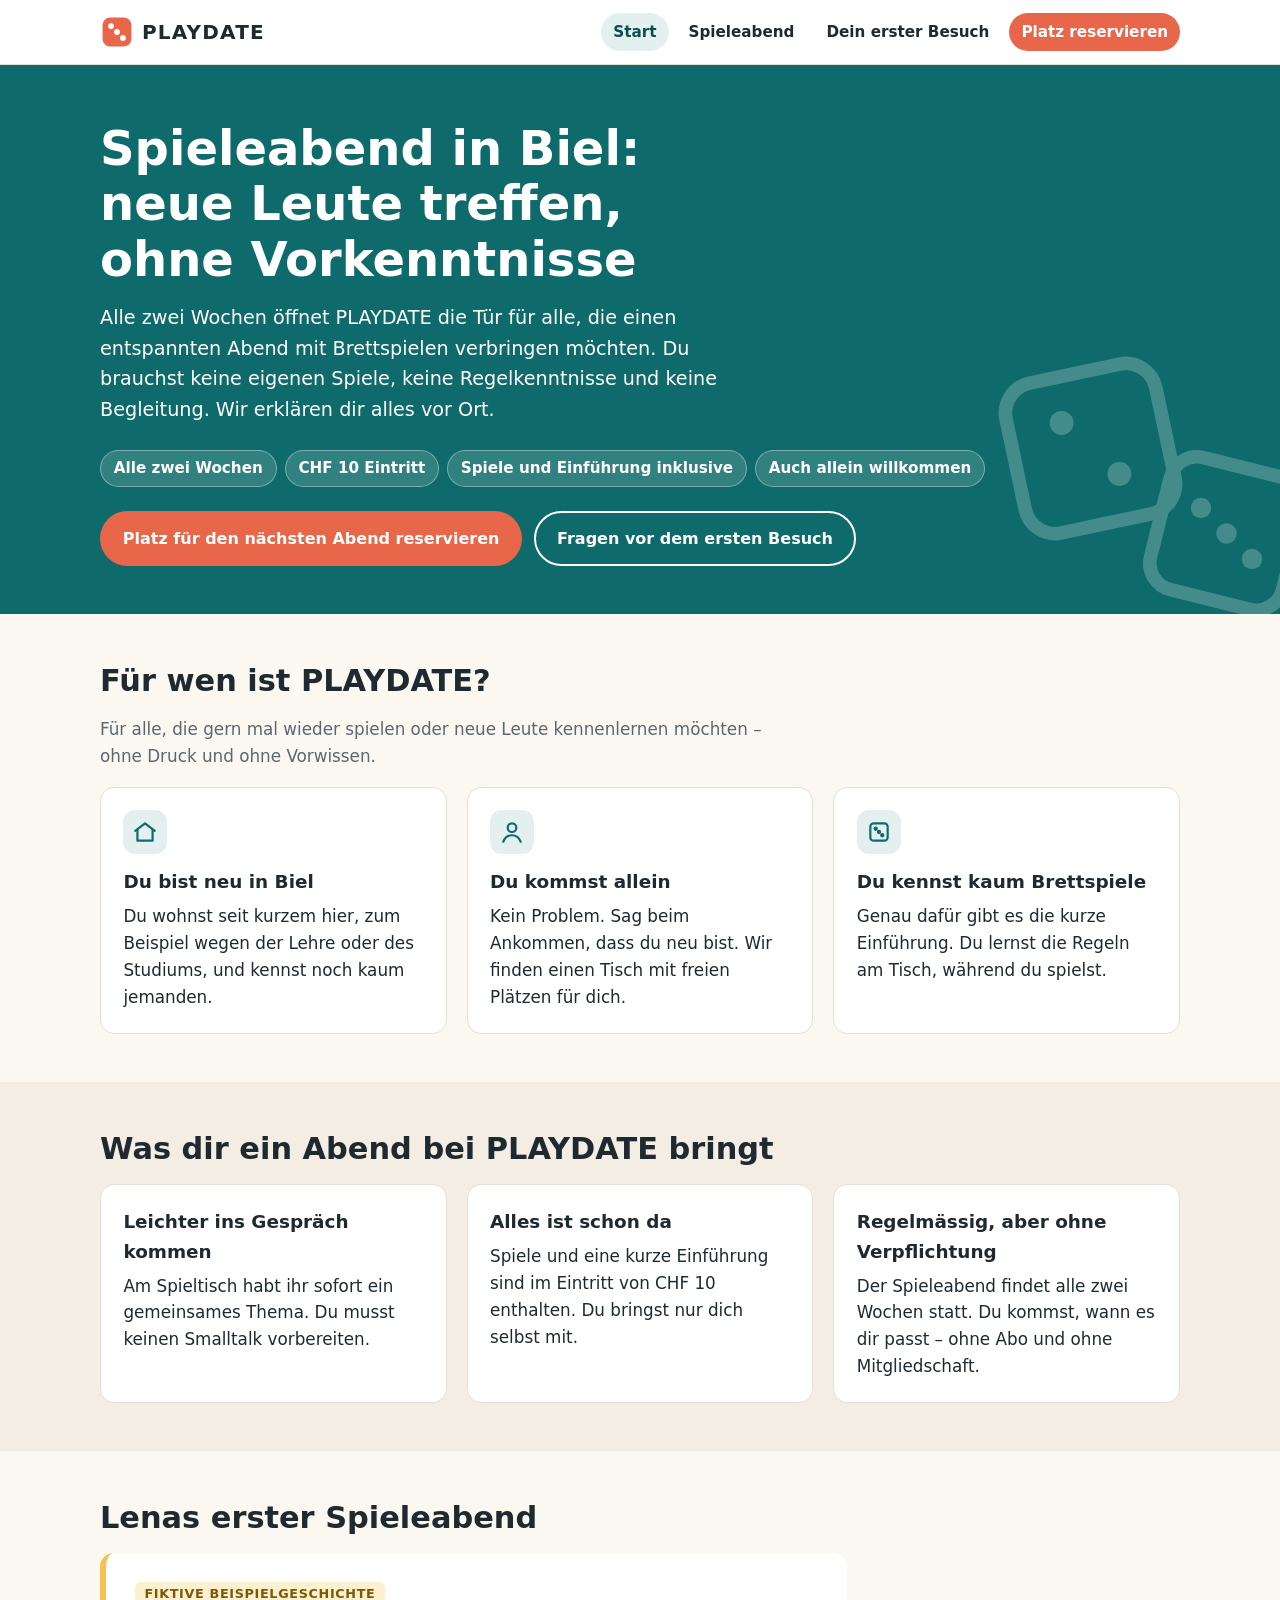
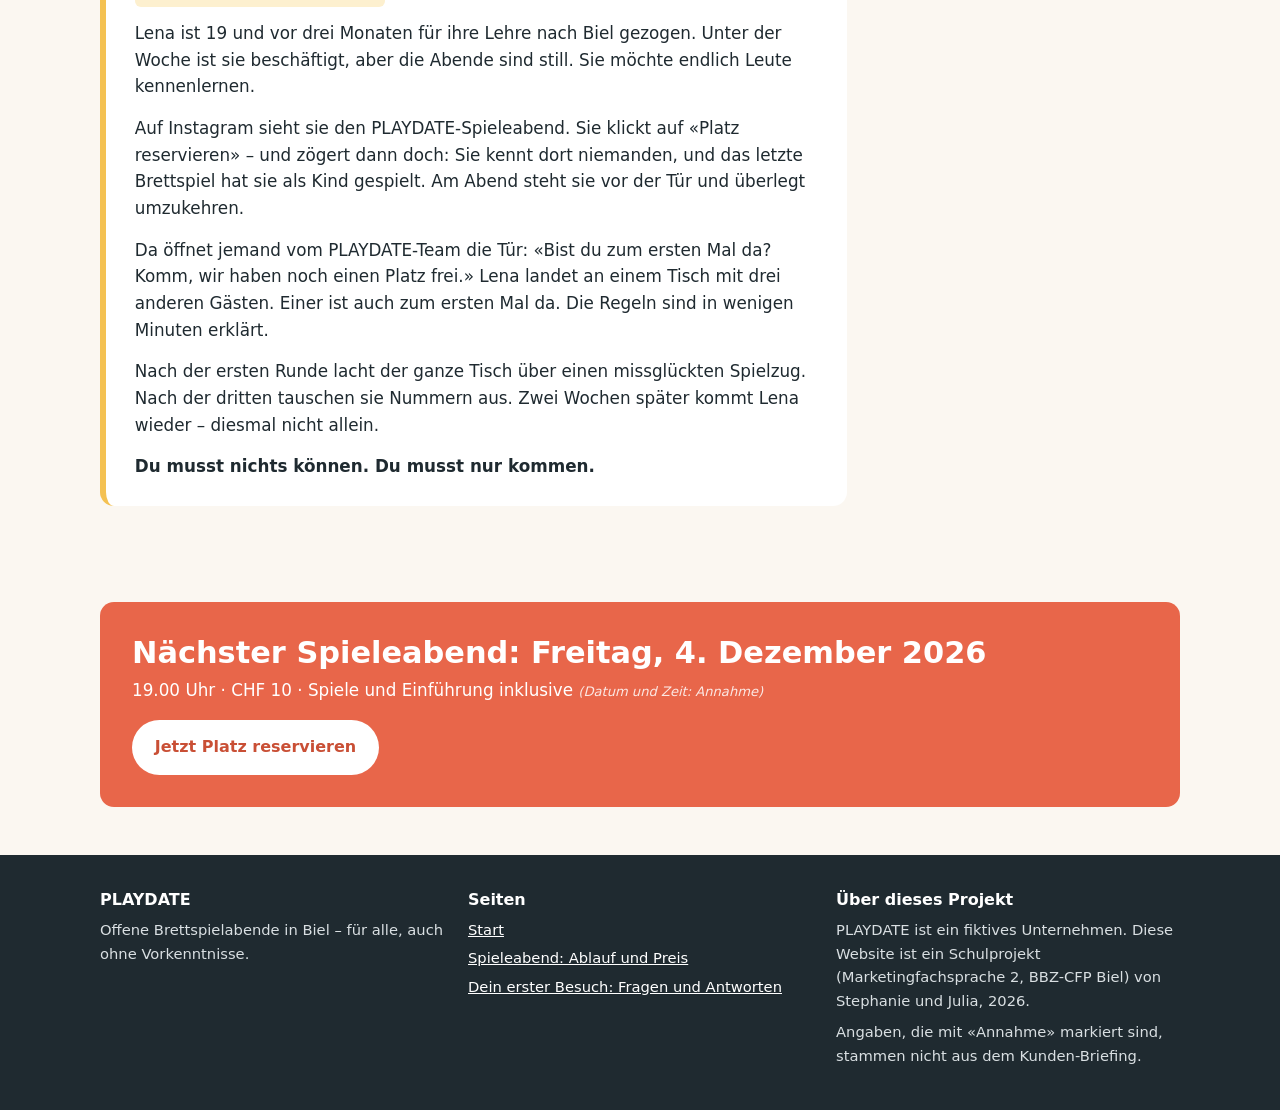
==== index.html @ 17700ae2 "Add files via upload" ====
<!DOCTYPE html>
<html lang="de-CH">
<head>
  <meta charset="utf-8">
  <meta name="viewport" content="width=device-width, initial-scale=1">
  <title>Spieleabend in Biel ohne Vorkenntnisse | PLAYDATE</title>
  <meta name="description" content="Brettspielabend in Biel: Alle zwei Wochen neue Leute treffen und spielen – ohne Vorkenntnisse, auch allein. CHF 10, Spiele und Einführung inklusive.">
  <link rel="stylesheet" href="style.css">
  <link rel="icon" href="data:image/svg+xml,%3Csvg xmlns='http://www.w3.org/2000/svg' viewBox='0 0 40 40'%3E%3Crect x='3' y='3' width='34' height='34' rx='9' fill='%23e8664a'/%3E%3Ccircle cx='13' cy='13' r='3.4' fill='white'/%3E%3Ccircle cx='27' cy='27' r='3.4' fill='white'/%3E%3Ccircle cx='20' cy='20' r='3.4' fill='white'/%3E%3C/svg%3E">
</head>
<body>
<a class="skip" href="#inhalt">Zum Inhalt springen</a>

<header class="site-header">
  <div class="wrap">
    <a class="logo" href="index.html" aria-label="PLAYDATE – zur Startseite">
      <svg viewBox="0 0 40 40" aria-hidden="true"><rect x="3" y="3" width="34" height="34" rx="9" fill="#e8664a"/><circle cx="13" cy="13" r="3.4" fill="#fff"/><circle cx="27" cy="27" r="3.4" fill="#fff"/><circle cx="20" cy="20" r="3.4" fill="#fff"/></svg>
      PLAYDATE
    </a>
    <nav class="main-nav" aria-label="Hauptnavigation">
      <ul>
        <li><a href="index.html" aria-current="page">Start</a></li>
        <li><a href="spieleabend.html">Spieleabend</a></li>
        <li><a href="erster-besuch.html">Dein erster Besuch</a></li>
        <li><a class="nav-cta" href="spieleabend.html#reservieren">Platz reservieren</a></li>
      </ul>
    </nav>
  </div>
</header>

<main id="inhalt">

  <div class="hero">
    <svg class="hero-deco" viewBox="0 0 200 200" aria-hidden="true">
      <rect x="20" y="40" width="90" height="90" rx="18" fill="none" stroke="#fff" stroke-width="8" transform="rotate(-12 65 85)"/>
      <circle cx="48" cy="70" r="7" fill="#fff"/><circle cx="82" cy="100" r="7" fill="#fff"/>
      <rect x="105" y="95" width="80" height="80" rx="16" fill="none" stroke="#fff" stroke-width="8" transform="rotate(14 145 135)"/>
      <circle cx="130" cy="120" r="6" fill="#fff"/><circle cx="160" cy="150" r="6" fill="#fff"/><circle cx="145" cy="135" r="6" fill="#fff"/>
    </svg>
    <div class="wrap">
      <h1>Spieleabend in Biel: neue Leute treffen, ohne Vorkenntnisse</h1>
      <p class="lead">Alle zwei Wochen öffnet PLAYDATE die Tür für alle, die einen entspannten Abend mit Brettspielen verbringen möchten. Du brauchst keine eigenen Spiele, keine Regelkenntnisse und keine Begleitung. Wir erklären dir alles vor Ort.</p>
      <ul class="facts" aria-label="Das Wichtigste in Kürze">
        <li>Alle zwei Wochen</li>
        <li>CHF 10 Eintritt</li>
        <li>Spiele und Einführung inklusive</li>
        <li>Auch allein willkommen</li>
      </ul>
      <div class="btn-row">
        <a class="btn btn-primary" href="spieleabend.html#reservieren">Platz für den nächsten Abend reservieren</a>
        <a class="btn btn-secondary" href="erster-besuch.html">Fragen vor dem ersten Besuch</a>
      </div>
    </div>
  </div>

  <section>
    <div class="wrap">
      <h2>Für wen ist PLAYDATE?</h2>
      <p class="intro">Für alle, die gern mal wieder spielen oder neue Leute kennenlernen möchten – ohne Druck und ohne Vorwissen.</p>
      <div class="grid">
        <article class="card">
          <div class="icon"><svg viewBox="0 0 24 24" fill="none" stroke="#0f6b6b" stroke-width="2" stroke-linecap="round" stroke-linejoin="round" aria-hidden="true"><path d="M3 11l9-7 9 7"/><path d="M5 10v10h14V10"/></svg></div>
          <h3>Du bist neu in Biel</h3>
          <p>Du wohnst seit kurzem hier, zum Beispiel wegen der Lehre oder des Studiums, und kennst noch kaum jemanden.</p>
        </article>
        <article class="card">
          <div class="icon"><svg viewBox="0 0 24 24" fill="none" stroke="#0f6b6b" stroke-width="2" stroke-linecap="round" stroke-linejoin="round" aria-hidden="true"><circle cx="12" cy="8" r="4"/><path d="M4 21c1.5-4 4.5-6 8-6s6.5 2 8 6"/></svg></div>
          <h3>Du kommst allein</h3>
          <p>Kein Problem. Sag beim Ankommen, dass du neu bist. Wir finden einen Tisch mit freien Plätzen für dich.</p>
        </article>
        <article class="card">
          <div class="icon"><svg viewBox="0 0 24 24" fill="none" stroke="#0f6b6b" stroke-width="2" stroke-linecap="round" stroke-linejoin="round" aria-hidden="true"><rect x="4" y="4" width="16" height="16" rx="3"/><circle cx="9" cy="9" r="1"/><circle cx="15" cy="15" r="1"/><circle cx="12" cy="12" r="1"/></svg></div>
          <h3>Du kennst kaum Brettspiele</h3>
          <p>Genau dafür gibt es die kurze Einführung. Du lernst die Regeln am Tisch, während du spielst.</p>
        </article>
      </div>
    </div>
  </section>

  <section class="alt">
    <div class="wrap">
      <h2>Was dir ein Abend bei PLAYDATE bringt</h2>
      <div class="grid">
        <article class="card">
          <h3>Leichter ins Gespräch kommen</h3>
          <p>Am Spieltisch habt ihr sofort ein gemeinsames Thema. Du musst keinen Smalltalk vorbereiten.</p>
        </article>
        <article class="card">
          <h3>Alles ist schon da</h3>
          <p>Spiele und eine kurze Einführung sind im Eintritt von CHF 10 enthalten. Du bringst nur dich selbst mit.</p>
        </article>
        <article class="card">
          <h3>Regelmässig, aber ohne Verpflichtung</h3>
          <p>Der Spieleabend findet alle zwei Wochen statt. Du kommst, wann es dir passt – ohne Abo und ohne Mitgliedschaft.</p>
        </article>
      </div>
    </div>
  </section>

  <section>
    <div class="wrap">
      <h2>Lenas erster Spieleabend</h2>
      <div class="story">
        <span class="tag">Fiktive Beispielgeschichte</span>
        <p>Lena ist 19 und vor drei Monaten für ihre Lehre nach Biel gezogen. Unter der Woche ist sie beschäftigt, aber die Abende sind still. Sie möchte endlich Leute kennenlernen.</p>
        <p>Auf Instagram sieht sie den PLAYDATE-Spieleabend. Sie klickt auf «Platz reservieren» – und zögert dann doch: Sie kennt dort niemanden, und das letzte Brettspiel hat sie als Kind gespielt. Am Abend steht sie vor der Tür und überlegt umzukehren.</p>
        <p>Da öffnet jemand vom PLAYDATE-Team die Tür: «Bist du zum ersten Mal da? Komm, wir haben noch einen Platz frei.» Lena landet an einem Tisch mit drei anderen Gästen. Einer ist auch zum ersten Mal da. Die Regeln sind in wenigen Minuten erklärt.</p>
        <p>Nach der ersten Runde lacht der ganze Tisch über einen missglückten Spielzug. Nach der dritten tauschen sie Nummern aus. Zwei Wochen später kommt Lena wieder – diesmal nicht allein.</p>
        <p><strong>Du musst nichts können. Du musst nur kommen.</strong></p>
      </div>
    </div>
  </section>

  <section>
    <div class="wrap">
      <div class="cta-band">
        <div>
          <h2>Nächster Spieleabend: Freitag, 4. Dezember 2026</h2>
          <p>19.00 Uhr · CHF 10 · Spiele und Einführung inklusive <span class="annahme">(Datum und Zeit: Annahme)</span></p>
        </div>
        <a class="btn" href="spieleabend.html#reservieren">Jetzt Platz reservieren</a>
      </div>
    </div>
  </section>

</main>

<footer class="site-footer">
  <div class="wrap cols">
    <div>
      <h2>PLAYDATE</h2>
      <p>Offene Brettspielabende in Biel – für alle, auch ohne Vorkenntnisse.</p>
    </div>
    <div>
      <h2>Seiten</h2>
      <ul>
        <li><a href="index.html">Start</a></li>
        <li><a href="spieleabend.html">Spieleabend: Ablauf und Preis</a></li>
        <li><a href="erster-besuch.html">Dein erster Besuch: Fragen und Antworten</a></li>
      </ul>
    </div>
    <div>
      <h2>Über dieses Projekt</h2>
      <p>PLAYDATE ist ein fiktives Unternehmen. Diese Website ist ein Schulprojekt (Marketingfachsprache 2, BBZ-CFP Biel) von Stephanie und Julia, 2026.</p>
      <p>Angaben, die mit «Annahme» markiert sind, stammen nicht aus dem Kunden-Briefing.</p>
    </div>
  </div>
</footer>

</body>
</html>
---- style.css ----
/* PLAYDATE – Schulprojekt MFS2 */
:root {
  --ink: #1f2a30;
  --muted: #5b6870;
  --bg: #fbf7f1;
  --card: #ffffff;
  --teal: #0f6b6b;
  --teal-dark: #0a4f4f;
  --coral: #e8664a;
  --coral-dark: #c94f35;
  --sun: #f4c152;
  --line: #e7dfd3;
  --radius: 14px;
  --max: 1080px;
}

* { box-sizing: border-box; }

html { scroll-behavior: smooth; }

body {
  margin: 0;
  font-family: system-ui, -apple-system, "Segoe UI", Roboto, "Helvetica Neue", Arial, sans-serif;
  font-size: 1.05rem;
  line-height: 1.6;
  color: var(--ink);
  background: var(--bg);
}

img, video { max-width: 100%; display: block; }

a { color: var(--teal); }
a:hover { color: var(--teal-dark); }

.wrap { width: min(100% - 2.5rem, var(--max)); margin-inline: auto; }

/* ---------- Header / Navigation ---------- */
.site-header {
  background: var(--card);
  border-bottom: 1px solid var(--line);
  position: sticky;
  top: 0;
  z-index: 10;
}
.site-header .wrap {
  display: flex;
  align-items: center;
  justify-content: space-between;
  gap: 1rem;
  padding-block: .8rem;
  flex-wrap: wrap;
}
.logo {
  display: flex;
  align-items: center;
  gap: .5rem;
  font-weight: 800;
  letter-spacing: .06em;
  font-size: 1.25rem;
  color: var(--ink);
  text-decoration: none;
}
.logo svg { width: 34px; height: 34px; }

.main-nav ul {
  list-style: none;
  margin: 0;
  padding: 0;
  display: flex;
  flex-wrap: wrap;
  gap: .25rem .5rem;
  align-items: center;
}
.main-nav a {
  display: inline-block;
  padding: .45rem .75rem;
  border-radius: 999px;
  text-decoration: none;
  color: var(--ink);
  font-weight: 600;
  font-size: .95rem;
}
.main-nav a:hover { background: #f1ebe2; }
.main-nav a[aria-current="page"] { background: #e3f0ef; color: var(--teal-dark); }
.main-nav .nav-cta { background: var(--coral); color: #fff; }
.main-nav .nav-cta:hover { background: var(--coral-dark); color: #fff; }

/* ---------- Buttons ---------- */
.btn {
  display: inline-block;
  padding: .8rem 1.3rem;
  border-radius: 999px;
  font-weight: 700;
  text-decoration: none;
  border: 2px solid transparent;
  cursor: pointer;
  font-size: 1rem;
}
.btn-primary { background: var(--coral); color: #fff; }
.btn-primary:hover { background: var(--coral-dark); color: #fff; }
.btn-secondary { background: transparent; border-color: var(--teal); color: var(--teal); }
.btn-secondary:hover { background: var(--teal); color: #fff; }
.btn-row { display: flex; flex-wrap: wrap; gap: .75rem; margin-top: 1.5rem; }

/* ---------- Hero ---------- */
.hero {
  background: var(--teal);
  color: #fff;
  padding-block: 3.5rem 3rem;
  position: relative;
  overflow: hidden;
}
.hero .wrap { position: relative; z-index: 1; }
.hero h1 {
  font-size: clamp(1.9rem, 4.5vw, 3rem);
  line-height: 1.15;
  margin: 0 0 1rem;
  max-width: 20ch;
}
.hero p.lead { font-size: 1.2rem; max-width: 52ch; margin: 0; }
.hero .btn-secondary { border-color: #fff; color: #fff; }
.hero .btn-secondary:hover { background: #fff; color: var(--teal-dark); }
.hero-deco {
  position: absolute;
  right: -40px;
  bottom: -30px;
  width: 340px;
  opacity: .22;
  pointer-events: none;
}
.hero.small { padding-block: 2.5rem 2rem; }
.hero.small h1 { max-width: 26ch; }

.facts {
  list-style: none;
  padding: 0;
  margin: 1.5rem 0 0;
  display: flex;
  flex-wrap: wrap;
  gap: .5rem;
}
.facts li {
  background: rgba(255,255,255,.15);
  border: 1px solid rgba(255,255,255,.35);
  padding: .35rem .8rem;
  border-radius: 999px;
  font-weight: 600;
  font-size: .95rem;
}

/* ---------- Sections ---------- */
section { padding-block: 3rem; }
section.alt { background: #f3ede4; }
h2 { font-size: clamp(1.45rem, 3vw, 1.9rem); line-height: 1.25; margin: 0 0 1rem; }
h3 { font-size: 1.15rem; margin: 0 0 .4rem; }
.intro { max-width: 62ch; color: var(--muted); margin-top: 0; }

.grid {
  display: grid;
  gap: 1.25rem;
  grid-template-columns: repeat(auto-fit, minmax(240px, 1fr));
}
.card {
  background: var(--card);
  border: 1px solid var(--line);
  border-radius: var(--radius);
  padding: 1.4rem;
}
.card p { margin: 0; }
.card .icon {
  width: 44px; height: 44px;
  border-radius: 12px;
  display: grid; place-items: center;
  background: #e3f0ef;
  margin-bottom: .8rem;
}
.card .icon svg { width: 26px; height: 26px; }

/* ---------- Story ---------- */
.story {
  background: var(--card);
  border-left: 6px solid var(--sun);
  border-radius: var(--radius);
  padding: 1.6rem 1.8rem;
  max-width: 70ch;
}
.story p { margin: 0 0 .9rem; }
.story p:last-child { margin-bottom: 0; }
.tag {
  display: inline-block;
  font-size: .8rem;
  font-weight: 700;
  text-transform: uppercase;
  letter-spacing: .05em;
  background: #fdf0cf;
  color: #7a5a07;
  padding: .15rem .6rem;
  border-radius: 6px;
  margin-bottom: .8rem;
}

/* ---------- Annahmen ---------- */
.annahme {
  font-size: .78em;
  color: var(--muted);
  font-style: italic;
  white-space: nowrap;
}
.hero .annahme { color: rgba(255,255,255,.8); }

/* ---------- CTA band ---------- */
.cta-band {
  background: var(--coral);
  color: #fff;
  border-radius: var(--radius);
  padding: 2rem;
  display: flex;
  flex-wrap: wrap;
  align-items: center;
  justify-content: space-between;
  gap: 1rem;
}
.cta-band h2 { margin: 0 0 .3rem; }
.cta-band p { margin: 0; }
.cta-band .btn { background: #fff; color: var(--coral-dark); }
.cta-band .btn:hover { background: var(--ink); color: #fff; }
.cta-band .annahme { color: rgba(255,255,255,.85); }

/* ---------- Fakten-Tabelle ---------- */
.fact-table {
  width: 100%;
  border-collapse: collapse;
  background: var(--card);
  border-radius: var(--radius);
  overflow: hidden;
  border: 1px solid var(--line);
}
.fact-table th, .fact-table td {
  text-align: left;
  padding: .9rem 1.1rem;
  border-bottom: 1px solid var(--line);
  vertical-align: top;
}
.fact-table tr:last-child th, .fact-table tr:last-child td { border-bottom: 0; }
.fact-table th { width: 34%; background: #f8f4ee; font-weight: 700; }

/* ---------- Ablauf ---------- */
.steps { list-style: none; padding: 0; margin: 0; counter-reset: step; display: grid; gap: 1rem; }
.steps li {
  counter-increment: step;
  background: var(--card);
  border: 1px solid var(--line);
  border-radius: var(--radius);
  padding: 1.1rem 1.2rem 1.1rem 4.2rem;
  position: relative;
}
.steps li::before {
  content: counter(step);
  position: absolute;
  left: 1.1rem;
  top: 1.05rem;
  width: 2.2rem; height: 2.2rem;
  border-radius: 50%;
  background: var(--teal);
  color: #fff;
  font-weight: 800;
  display: grid; place-items: center;
}
.steps p { margin: 0; }

/* ---------- Formular ---------- */
.form-card { max-width: 560px; }
form label { display: block; font-weight: 600; margin: 1rem 0 .3rem; }
form input[type="text"], form input[type="email"], form select {
  width: 100%;
  padding: .75rem .9rem;
  font-size: 1rem;
  border: 1px solid #cfc5b7;
  border-radius: 10px;
  background: #fff;
  font-family: inherit;
}
form .check { display: flex; gap: .6rem; align-items: flex-start; font-weight: 400; }
form .check input { margin-top: .35rem; }
form .btn { margin-top: 1.4rem; }
.form-note { font-size: .9rem; color: var(--muted); margin-top: 1rem; }
.success {
  display: none;
  background: #e3f0ef;
  border: 1px solid #b6d7d4;
  border-radius: 10px;
  padding: 1rem;
  margin-top: 1rem;
}
.success.show { display: block; }

/* ---------- FAQ ---------- */
.faq details {
  background: var(--card);
  border: 1px solid var(--line);
  border-radius: 12px;
  margin-bottom: .7rem;
}
.faq summary {
  cursor: pointer;
  padding: 1rem 1.2rem;
  font-weight: 700;
  list-style: none;
  position: relative;
  padding-right: 3rem;
}
.faq summary::-webkit-details-marker { display: none; }
.faq summary::after {
  content: "+";
  position: absolute;
  right: 1.2rem;
  top: .8rem;
  font-size: 1.4rem;
  color: var(--teal);
}
.faq details[open] summary::after { content: "–"; }
.faq details > div { padding: 0 1.2rem 1.1rem; }
.faq details > div p { margin: 0 0 .6rem; }

/* ---------- Video ---------- */
.video-box {
  background: var(--card);
  border: 1px solid var(--line);
  border-radius: var(--radius);
  padding: 1.2rem;
  display: grid;
  gap: 1.4rem;
  grid-template-columns: minmax(0, 320px) 1fr;
  align-items: start;
}
.video-box video {
  width: 100%;
  aspect-ratio: 9 / 16;
  background: #222;
  border-radius: 10px;
  object-fit: cover;
}
.video-placeholder {
  aspect-ratio: 9 / 16;
  border-radius: 10px;
  background: repeating-linear-gradient(45deg, #e9e2d7, #e9e2d7 12px, #f3ede4 12px, #f3ede4 24px);
  display: grid;
  place-items: center;
  text-align: center;
  padding: 1rem;
  color: var(--muted);
  font-weight: 600;
}
@media (max-width: 700px) {
  .video-box { grid-template-columns: 1fr; }
  .video-box video, .video-placeholder { max-width: 320px; margin-inline: auto; }
}

/* ---------- Spielarten ---------- */
.type-card h3 { display: flex; align-items: center; gap: .5rem; }
.type-card .who { font-size: .92rem; color: var(--muted); margin-top: .6rem; }

/* ---------- Quellen ---------- */
.sources { font-size: .95rem; color: var(--muted); }
.sources li { margin-bottom: .4rem; }

/* ---------- Footer ---------- */
.site-footer {
  background: var(--ink);
  color: #d9dfe2;
  padding-block: 2.2rem;
  font-size: .92rem;
}
.site-footer a { color: #fff; }
.site-footer .cols {
  display: grid;
  gap: 1.5rem;
  grid-template-columns: repeat(auto-fit, minmax(220px, 1fr));
}
.site-footer h2 { font-size: 1rem; color: #fff; margin-bottom: .5rem; }
.site-footer ul { list-style: none; padding: 0; margin: 0; }
.site-footer li { margin-bottom: .3rem; }
.site-footer p { margin: 0 0 .5rem; }

/* Skip link */
.skip { position: absolute; left: -999px; }
.skip:focus { left: 1rem; top: 1rem; background: #fff; padding: .5rem 1rem; z-index: 100; }

@media (max-width: 560px) {
  body { font-size: 1rem; }
  section { padding-block: 2.2rem; }
  .hero { padding-block: 2.5rem 2.2rem; }
  .main-nav ul { gap: .2rem; }
  .main-nav a { padding: .4rem .6rem; font-size: .9rem; }
  .fact-table th { width: 40%; }
  .cta-band { padding: 1.5rem; }
}
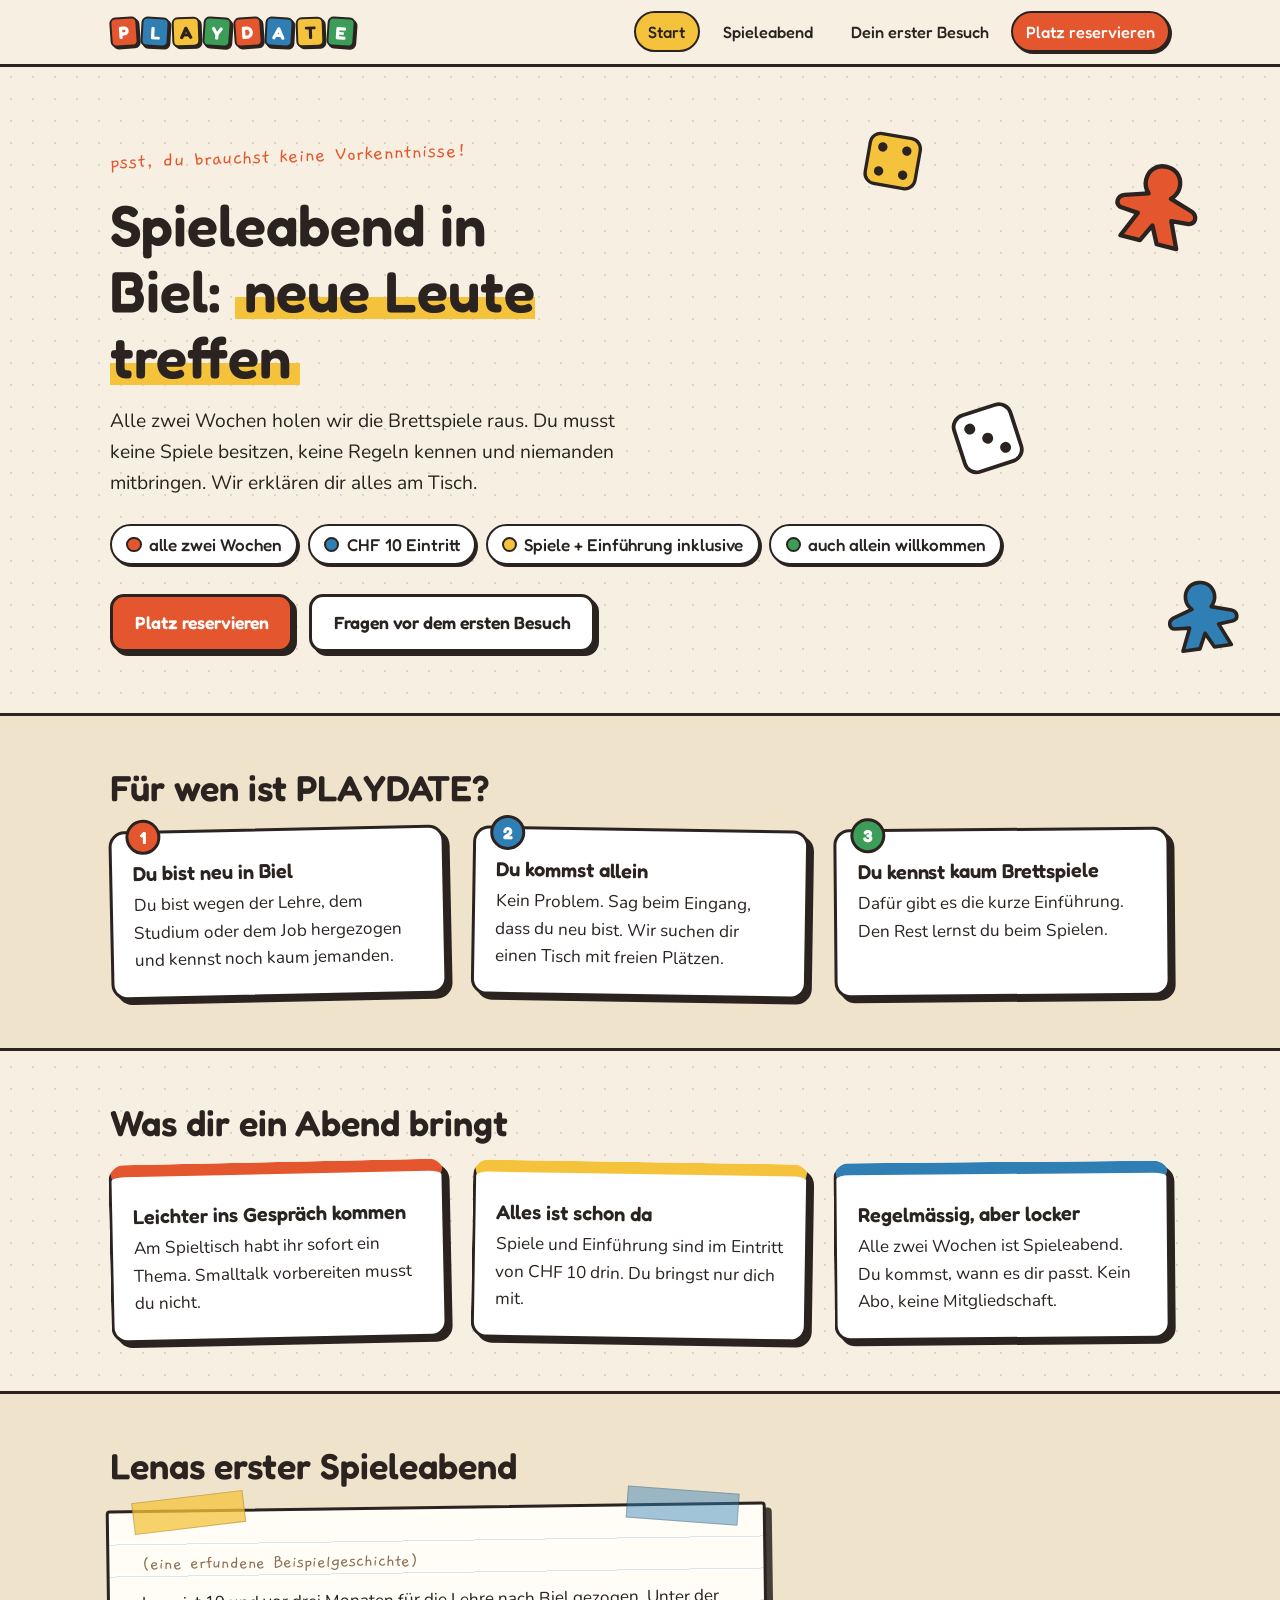
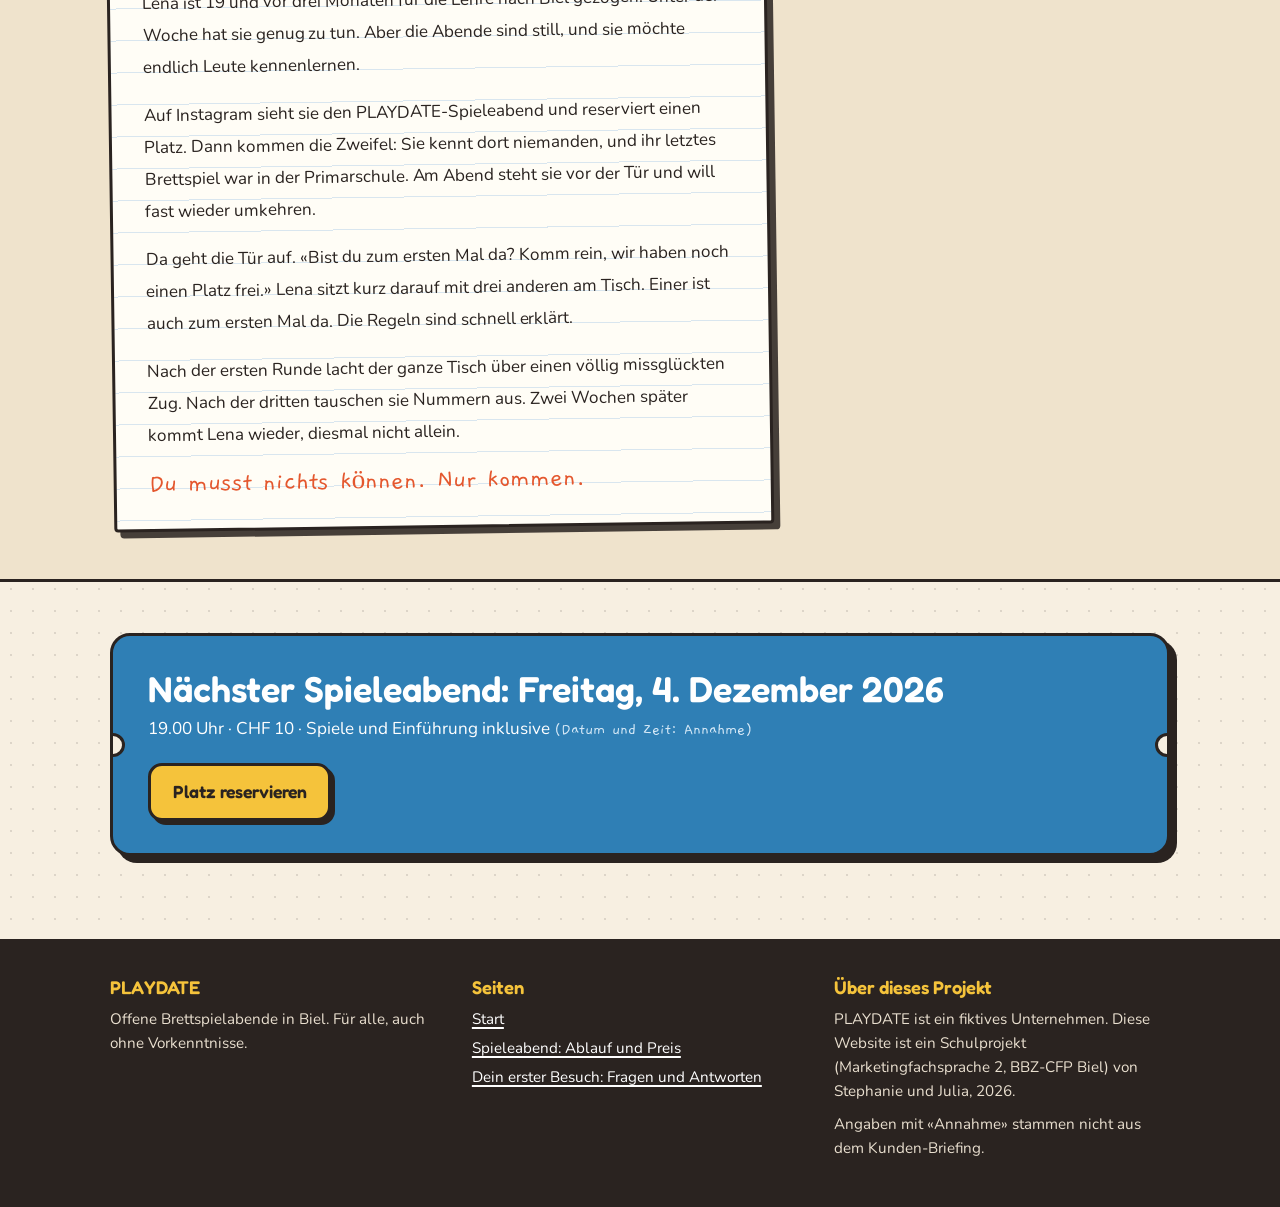
==== commit 06d9a24b: "Neues Design: Spieltisch-Look, lockerere Texte Co-Authored-By: Claude Opus 5.5 <noreply@anthropic.co" ====
--- a/index.html
+++ b/index.html
@@ -4,19 +4,19 @@
   <meta charset="utf-8">
   <meta name="viewport" content="width=device-width, initial-scale=1">
   <title>Spieleabend in Biel ohne Vorkenntnisse | PLAYDATE</title>
-  <meta name="description" content="Brettspielabend in Biel: Alle zwei Wochen neue Leute treffen und spielen – ohne Vorkenntnisse, auch allein. CHF 10, Spiele und Einführung inklusive.">
+  <meta name="description" content="Brettspielabend in Biel: alle zwei Wochen neue Leute treffen und spielen. Ohne Vorkenntnisse, auch allein. CHF 10, Spiele und Einführung inklusive.">
+  <link rel="preconnect" href="https://fonts.googleapis.com">
+  <link rel="preconnect" href="https://fonts.gstatic.com" crossorigin>
+  <link href="https://fonts.googleapis.com/css2?family=Fredoka:wght@500;600;700&family=Gaegu:wght@400;700&family=Nunito:wght@400;600;700&display=swap" rel="stylesheet">
   <link rel="stylesheet" href="style.css">
-  <link rel="icon" href="data:image/svg+xml,%3Csvg xmlns='http://www.w3.org/2000/svg' viewBox='0 0 40 40'%3E%3Crect x='3' y='3' width='34' height='34' rx='9' fill='%23e8664a'/%3E%3Ccircle cx='13' cy='13' r='3.4' fill='white'/%3E%3Ccircle cx='27' cy='27' r='3.4' fill='white'/%3E%3Ccircle cx='20' cy='20' r='3.4' fill='white'/%3E%3C/svg%3E">
+  <link rel="icon" href="data:image/svg+xml,%3Csvg xmlns='http://www.w3.org/2000/svg' viewBox='0 0 40 40'%3E%3Crect x='3' y='3' width='34' height='34' rx='8' fill='%23e4572e' stroke='%232a2320' stroke-width='3'/%3E%3Ccircle cx='13' cy='13' r='3.4' fill='white'/%3E%3Ccircle cx='27' cy='27' r='3.4' fill='white'/%3E%3Ccircle cx='20' cy='20' r='3.4' fill='white'/%3E%3C/svg%3E">
 </head>
 <body>
 <a class="skip" href="#inhalt">Zum Inhalt springen</a>
 
 <header class="site-header">
   <div class="wrap">
-    <a class="logo" href="index.html" aria-label="PLAYDATE – zur Startseite">
-      <svg viewBox="0 0 40 40" aria-hidden="true"><rect x="3" y="3" width="34" height="34" rx="9" fill="#e8664a"/><circle cx="13" cy="13" r="3.4" fill="#fff"/><circle cx="27" cy="27" r="3.4" fill="#fff"/><circle cx="20" cy="20" r="3.4" fill="#fff"/></svg>
-      PLAYDATE
-    </a>
+    <a class="logo" href="index.html" aria-label="PLAYDATE, zur Startseite"><span>P</span><span>L</span><span>A</span><span>Y</span><span>D</span><span>A</span><span>T</span><span>E</span></a>
     <nav class="main-nav" aria-label="Hauptnavigation">
       <ul>
         <li><a href="index.html" aria-current="page">Start</a></li>
@@ -31,67 +31,47 @@
 <main id="inhalt">
 
   <div class="hero">
-    <svg class="hero-deco" viewBox="0 0 200 200" aria-hidden="true">
-      <rect x="20" y="40" width="90" height="90" rx="18" fill="none" stroke="#fff" stroke-width="8" transform="rotate(-12 65 85)"/>
-      <circle cx="48" cy="70" r="7" fill="#fff"/><circle cx="82" cy="100" r="7" fill="#fff"/>
-      <rect x="105" y="95" width="80" height="80" rx="16" fill="none" stroke="#fff" stroke-width="8" transform="rotate(14 145 135)"/>
-      <circle cx="130" cy="120" r="6" fill="#fff"/><circle cx="160" cy="150" r="6" fill="#fff"/><circle cx="145" cy="135" r="6" fill="#fff"/>
-    </svg>
+    <!-- Spielfiguren als Deko -->
+    <div class="scatter s1" aria-hidden="true"><svg viewBox="0 0 64 64"><path d="M32 6C24 6 20 12 20 18c0 4 2 7 4 9L8 32c-5 2-5 8 0 9l12 1-8 18h14l6-12 6 12h14l-8-18 12-1c5-1 5-7 0-9l-16-5c2-2 4-5 4-9 0-6-4-12-12-12z" fill="#e4572e" stroke="#2a2320" stroke-width="3" stroke-linejoin="round"/></svg></div>
+    <div class="scatter s2" aria-hidden="true"><svg viewBox="0 0 64 64"><rect x="5" y="5" width="54" height="54" rx="11" fill="#fff" stroke="#2a2320" stroke-width="3.5"/><circle cx="19" cy="19" r="5" fill="#2a2320"/><circle cx="32" cy="32" r="5" fill="#2a2320"/><circle cx="45" cy="45" r="5" fill="#2a2320"/></svg></div>
+    <div class="scatter s3" aria-hidden="true"><svg viewBox="0 0 64 64"><path d="M32 6C24 6 20 12 20 18c0 4 2 7 4 9L8 32c-5 2-5 8 0 9l12 1-8 18h14l6-12 6 12h14l-8-18 12-1c5-1 5-7 0-9l-16-5c2-2 4-5 4-9 0-6-4-12-12-12z" fill="#2f7fb5" stroke="#2a2320" stroke-width="3" stroke-linejoin="round"/></svg></div>
+    <div class="scatter s4" aria-hidden="true"><svg viewBox="0 0 64 64"><rect x="5" y="5" width="54" height="54" rx="11" fill="#f5c33b" stroke="#2a2320" stroke-width="3.5"/><circle cx="19" cy="19" r="5" fill="#2a2320"/><circle cx="45" cy="19" r="5" fill="#2a2320"/><circle cx="19" cy="45" r="5" fill="#2a2320"/><circle cx="45" cy="45" r="5" fill="#2a2320"/></svg></div>
+
     <div class="wrap">
-      <h1>Spieleabend in Biel: neue Leute treffen, ohne Vorkenntnisse</h1>
-      <p class="lead">Alle zwei Wochen öffnet PLAYDATE die Tür für alle, die einen entspannten Abend mit Brettspielen verbringen möchten. Du brauchst keine eigenen Spiele, keine Regelkenntnisse und keine Begleitung. Wir erklären dir alles vor Ort.</p>
-      <ul class="facts" aria-label="Das Wichtigste in Kürze">
-        <li>Alle zwei Wochen</li>
+      <p class="note">psst, du brauchst keine Vorkenntnisse!</p>
+      <h1>Spieleabend in Biel: <span class="mark">neue Leute treffen</span></h1>
+      <p class="lead">Alle zwei Wochen holen wir die Brettspiele raus. Du musst keine Spiele besitzen, keine Regeln kennen und niemanden mitbringen. Wir erklären dir alles am Tisch.</p>
+      <ul class="tokens" aria-label="Das Wichtigste in Kürze">
+        <li>alle zwei Wochen</li>
         <li>CHF 10 Eintritt</li>
-        <li>Spiele und Einführung inklusive</li>
-        <li>Auch allein willkommen</li>
+        <li>Spiele + Einführung inklusive</li>
+        <li>auch allein willkommen</li>
       </ul>
       <div class="btn-row">
-        <a class="btn btn-primary" href="spieleabend.html#reservieren">Platz für den nächsten Abend reservieren</a>
-        <a class="btn btn-secondary" href="erster-besuch.html">Fragen vor dem ersten Besuch</a>
+        <a class="btn btn-primary" href="spieleabend.html#reservieren">Platz reservieren</a>
+        <a class="btn" href="erster-besuch.html">Fragen vor dem ersten Besuch</a>
       </div>
     </div>
   </div>
 
-  <section>
+  <section class="band">
     <div class="wrap">
       <h2>Für wen ist PLAYDATE?</h2>
-      <p class="intro">Für alle, die gern mal wieder spielen oder neue Leute kennenlernen möchten – ohne Druck und ohne Vorwissen.</p>
-      <div class="grid">
+      <div class="cards">
         <article class="card">
-          <div class="icon"><svg viewBox="0 0 24 24" fill="none" stroke="#0f6b6b" stroke-width="2" stroke-linecap="round" stroke-linejoin="round" aria-hidden="true"><path d="M3 11l9-7 9 7"/><path d="M5 10v10h14V10"/></svg></div>
+          <span class="corner c-red">1</span>
           <h3>Du bist neu in Biel</h3>
-          <p>Du wohnst seit kurzem hier, zum Beispiel wegen der Lehre oder des Studiums, und kennst noch kaum jemanden.</p>
+          <p>Du bist wegen der Lehre, dem Studium oder dem Job hergezogen und kennst noch kaum jemanden.</p>
         </article>
         <article class="card">
-          <div class="icon"><svg viewBox="0 0 24 24" fill="none" stroke="#0f6b6b" stroke-width="2" stroke-linecap="round" stroke-linejoin="round" aria-hidden="true"><circle cx="12" cy="8" r="4"/><path d="M4 21c1.5-4 4.5-6 8-6s6.5 2 8 6"/></svg></div>
+          <span class="corner c-blue">2</span>
           <h3>Du kommst allein</h3>
-          <p>Kein Problem. Sag beim Ankommen, dass du neu bist. Wir finden einen Tisch mit freien Plätzen für dich.</p>
+          <p>Kein Problem. Sag beim Eingang, dass du neu bist. Wir suchen dir einen Tisch mit freien Plätzen.</p>
         </article>
         <article class="card">
-          <div class="icon"><svg viewBox="0 0 24 24" fill="none" stroke="#0f6b6b" stroke-width="2" stroke-linecap="round" stroke-linejoin="round" aria-hidden="true"><rect x="4" y="4" width="16" height="16" rx="3"/><circle cx="9" cy="9" r="1"/><circle cx="15" cy="15" r="1"/><circle cx="12" cy="12" r="1"/></svg></div>
+          <span class="corner c-green">3</span>
           <h3>Du kennst kaum Brettspiele</h3>
-          <p>Genau dafür gibt es die kurze Einführung. Du lernst die Regeln am Tisch, während du spielst.</p>
-        </article>
-      </div>
-    </div>
-  </section>
-
-  <section class="alt">
-    <div class="wrap">
-      <h2>Was dir ein Abend bei PLAYDATE bringt</h2>
-      <div class="grid">
-        <article class="card">
-          <h3>Leichter ins Gespräch kommen</h3>
-          <p>Am Spieltisch habt ihr sofort ein gemeinsames Thema. Du musst keinen Smalltalk vorbereiten.</p>
-        </article>
-        <article class="card">
-          <h3>Alles ist schon da</h3>
-          <p>Spiele und eine kurze Einführung sind im Eintritt von CHF 10 enthalten. Du bringst nur dich selbst mit.</p>
-        </article>
-        <article class="card">
-          <h3>Regelmässig, aber ohne Verpflichtung</h3>
-          <p>Der Spieleabend findet alle zwei Wochen statt. Du kommst, wann es dir passt – ohne Abo und ohne Mitgliedschaft.</p>
+          <p>Dafür gibt es die kurze Einführung. Den Rest lernst du beim Spielen.</p>
         </article>
       </div>
     </div>
@@ -99,26 +79,47 @@
 
   <section>
     <div class="wrap">
+      <h2>Was dir ein Abend bringt</h2>
+      <div class="cards">
+        <article class="card top-red">
+          <h3>Leichter ins Gespräch kommen</h3>
+          <p>Am Spieltisch habt ihr sofort ein Thema. Smalltalk vorbereiten musst du nicht.</p>
+        </article>
+        <article class="card top-yellow">
+          <h3>Alles ist schon da</h3>
+          <p>Spiele und Einführung sind im Eintritt von CHF 10 drin. Du bringst nur dich mit.</p>
+        </article>
+        <article class="card top-blue">
+          <h3>Regelmässig, aber locker</h3>
+          <p>Alle zwei Wochen ist Spieleabend. Du kommst, wann es dir passt. Kein Abo, keine Mitgliedschaft.</p>
+        </article>
+      </div>
+    </div>
+  </section>
+
+  <section class="band">
+    <div class="wrap">
       <h2>Lenas erster Spieleabend</h2>
       <div class="story">
-        <span class="tag">Fiktive Beispielgeschichte</span>
-        <p>Lena ist 19 und vor drei Monaten für ihre Lehre nach Biel gezogen. Unter der Woche ist sie beschäftigt, aber die Abende sind still. Sie möchte endlich Leute kennenlernen.</p>
-        <p>Auf Instagram sieht sie den PLAYDATE-Spieleabend. Sie klickt auf «Platz reservieren» – und zögert dann doch: Sie kennt dort niemanden, und das letzte Brettspiel hat sie als Kind gespielt. Am Abend steht sie vor der Tür und überlegt umzukehren.</p>
-        <p>Da öffnet jemand vom PLAYDATE-Team die Tür: «Bist du zum ersten Mal da? Komm, wir haben noch einen Platz frei.» Lena landet an einem Tisch mit drei anderen Gästen. Einer ist auch zum ersten Mal da. Die Regeln sind in wenigen Minuten erklärt.</p>
-        <p>Nach der ersten Runde lacht der ganze Tisch über einen missglückten Spielzug. Nach der dritten tauschen sie Nummern aus. Zwei Wochen später kommt Lena wieder – diesmal nicht allein.</p>
-        <p><strong>Du musst nichts können. Du musst nur kommen.</strong></p>
+        <span class="fiktiv">(eine erfundene Beispielgeschichte)</span>
+        <p>Lena ist 19 und vor drei Monaten für die Lehre nach Biel gezogen. Unter der Woche hat sie genug zu tun. Aber die Abende sind still, und sie möchte endlich Leute kennenlernen.</p>
+        <p>Auf Instagram sieht sie den PLAYDATE-Spieleabend und reserviert einen Platz. Dann kommen die Zweifel: Sie kennt dort niemanden, und ihr letztes Brettspiel war in der Primarschule. Am Abend steht sie vor der Tür und will fast wieder umkehren.</p>
+        <p>Da geht die Tür auf. «Bist du zum ersten Mal da? Komm rein, wir haben noch einen Platz frei.» Lena sitzt kurz darauf mit drei anderen am Tisch. Einer ist auch zum ersten Mal da. Die Regeln sind schnell erklärt.</p>
+        <p>Nach der ersten Runde lacht der ganze Tisch über einen völlig missglückten Zug. Nach der dritten tauschen sie Nummern aus. Zwei Wochen später kommt Lena wieder, diesmal nicht allein.</p>
+        <p class="punch">Du musst nichts können. Nur kommen.</p>
       </div>
     </div>
   </section>
 
   <section>
     <div class="wrap">
-      <div class="cta-band">
+      <div class="invite">
+        <span class="ticket-holes" aria-hidden="true"></span><span class="ticket-holes r" aria-hidden="true"></span>
         <div>
           <h2>Nächster Spieleabend: Freitag, 4. Dezember 2026</h2>
           <p>19.00 Uhr · CHF 10 · Spiele und Einführung inklusive <span class="annahme">(Datum und Zeit: Annahme)</span></p>
         </div>
-        <a class="btn" href="spieleabend.html#reservieren">Jetzt Platz reservieren</a>
+        <a class="btn" href="spieleabend.html#reservieren">Platz reservieren</a>
       </div>
     </div>
   </section>
@@ -129,7 +130,7 @@
   <div class="wrap cols">
     <div>
       <h2>PLAYDATE</h2>
-      <p>Offene Brettspielabende in Biel – für alle, auch ohne Vorkenntnisse.</p>
+      <p>Offene Brettspielabende in Biel. Für alle, auch ohne Vorkenntnisse.</p>
     </div>
     <div>
       <h2>Seiten</h2>
@@ -142,7 +143,7 @@
     <div>
       <h2>Über dieses Projekt</h2>
       <p>PLAYDATE ist ein fiktives Unternehmen. Diese Website ist ein Schulprojekt (Marketingfachsprache 2, BBZ-CFP Biel) von Stephanie und Julia, 2026.</p>
-      <p>Angaben, die mit «Annahme» markiert sind, stammen nicht aus dem Kunden-Briefing.</p>
+      <p>Angaben mit «Annahme» stammen nicht aus dem Kunden-Briefing.</p>
     </div>
   </div>
 </footer>
--- a/style.css
+++ b/style.css
@@ -1,397 +1,344 @@
-/* PLAYDATE – Schulprojekt MFS2 */
+/* PLAYDATE – Spieltisch-Look */
 :root {
-  --ink: #1f2a30;
-  --muted: #5b6870;
-  --bg: #fbf7f1;
-  --card: #ffffff;
-  --teal: #0f6b6b;
-  --teal-dark: #0a4f4f;
-  --coral: #e8664a;
-  --coral-dark: #c94f35;
-  --sun: #f4c152;
-  --line: #e7dfd3;
-  --radius: 14px;
-  --max: 1080px;
+  --ink: #2a2320;
+  --paper: #f7efe1;
+  --paper-2: #efe3cc;
+  --red: #e4572e;
+  --blue: #2f7fb5;
+  --yellow: #f5c33b;
+  --green: #3c9d58;
+  --purple: #8a5fbf;
+  --max: 1060px;
+  --head: "Fredoka", "Trebuchet MS", "Arial Rounded MT Bold", sans-serif;
+  --hand: "Gaegu", "Comic Sans MS", "Chalkboard SE", cursive;
+  --body: "Nunito", "Segoe UI", Roboto, Arial, sans-serif;
 }
 
 * { box-sizing: border-box; }
-
 html { scroll-behavior: smooth; }
 
 body {
   margin: 0;
-  font-family: system-ui, -apple-system, "Segoe UI", Roboto, "Helvetica Neue", Arial, sans-serif;
-  font-size: 1.05rem;
+  font-family: var(--body);
+  font-size: 1.07rem;
   line-height: 1.6;
   color: var(--ink);
-  background: var(--bg);
-}
-
-img, video { max-width: 100%; display: block; }
-
-a { color: var(--teal); }
-a:hover { color: var(--teal-dark); }
+  background-color: var(--paper);
+  background-image: radial-gradient(rgba(42,35,32,.13) 1.2px, transparent 1.3px);
+  background-size: 22px 22px;
+}
+
+img { max-width: 100%; display: block; }
+a { color: var(--blue); text-decoration-thickness: 2px; text-underline-offset: 3px; }
+
+h1, h2, h3 { font-family: var(--head); font-weight: 600; line-height: 1.15; }
+h1 { font-size: clamp(2.1rem, 5.5vw, 3.6rem); margin: 0 0 1rem; }
+h2 { font-size: clamp(1.6rem, 3.6vw, 2.25rem); margin: 0 0 1.2rem; }
+h3 { font-size: 1.25rem; margin: 0 0 .4rem; hyphens: auto; overflow-wrap: break-word; }
 
 .wrap { width: min(100% - 2.5rem, var(--max)); margin-inline: auto; }
-
-/* ---------- Header / Navigation ---------- */
+section { padding-block: 3.2rem; position: relative; }
+
+/* Textmarker-Effekt */
+.mark {
+  background: linear-gradient(transparent 58%, var(--yellow) 58%, var(--yellow) 90%, transparent 90%);
+  padding: 0 .15em;
+}
+.mark-red { background: linear-gradient(transparent 58%, #f6a68e 58%, #f6a68e 90%, transparent 90%); }
+
+/* Handschrift-Notizen */
+.note {
+  font-family: var(--hand);
+  font-size: 1.35rem;
+  line-height: 1.2;
+  color: var(--red);
+  display: inline-block;
+  transform: rotate(-2deg);
+}
+.annahme {
+  font-family: var(--hand);
+  font-size: 1.05rem;
+  color: #8a6d52;
+  white-space: nowrap;
+}
+
+/* ---------- Header ---------- */
 .site-header {
-  background: var(--card);
-  border-bottom: 1px solid var(--line);
-  position: sticky;
-  top: 0;
-  z-index: 10;
+  background: var(--paper);
+  border-bottom: 3px solid var(--ink);
+  position: sticky; top: 0; z-index: 10;
 }
 .site-header .wrap {
-  display: flex;
-  align-items: center;
-  justify-content: space-between;
-  gap: 1rem;
-  padding-block: .8rem;
-  flex-wrap: wrap;
-}
-.logo {
-  display: flex;
-  align-items: center;
-  gap: .5rem;
-  font-weight: 800;
-  letter-spacing: .06em;
-  font-size: 1.25rem;
-  color: var(--ink);
-  text-decoration: none;
-}
-.logo svg { width: 34px; height: 34px; }
-
-.main-nav ul {
-  list-style: none;
-  margin: 0;
-  padding: 0;
-  display: flex;
-  flex-wrap: wrap;
-  gap: .25rem .5rem;
-  align-items: center;
-}
+  display: flex; align-items: center; justify-content: space-between;
+  gap: .8rem 1.2rem; padding-block: .7rem; flex-wrap: wrap;
+}
+.logo { display: flex; gap: 3px; text-decoration: none; }
+.logo span {
+  display: grid; place-items: center;
+  width: 1.75rem; height: 1.9rem;
+  font-family: var(--head); font-weight: 700; font-size: 1.1rem;
+  color: #fff; border: 2px solid var(--ink); border-radius: 6px;
+  box-shadow: 2px 2px 0 var(--ink);
+}
+.logo span:nth-child(4n+1) { background: var(--red); transform: rotate(-4deg); }
+.logo span:nth-child(4n+2) { background: var(--blue); transform: rotate(3deg); }
+.logo span:nth-child(4n+3) { background: var(--yellow); color: var(--ink); transform: rotate(-2deg); }
+.logo span:nth-child(4n+4) { background: var(--green); transform: rotate(4deg); }
+.logo:hover span { transform: rotate(0) translateY(-2px); }
+.logo span { transition: transform .15s; }
+
+.main-nav ul { list-style: none; margin: 0; padding: 0; display: flex; flex-wrap: wrap; gap: .3rem .5rem; align-items: center; }
 .main-nav a {
-  display: inline-block;
-  padding: .45rem .75rem;
-  border-radius: 999px;
-  text-decoration: none;
-  color: var(--ink);
-  font-weight: 600;
-  font-size: .95rem;
-}
-.main-nav a:hover { background: #f1ebe2; }
-.main-nav a[aria-current="page"] { background: #e3f0ef; color: var(--teal-dark); }
-.main-nav .nav-cta { background: var(--coral); color: #fff; }
-.main-nav .nav-cta:hover { background: var(--coral-dark); color: #fff; }
+  display: inline-block; padding: .35rem .8rem;
+  font-family: var(--head); font-weight: 500; font-size: 1.02rem;
+  color: var(--ink); text-decoration: none;
+  border: 2px solid transparent; border-radius: 999px;
+}
+.main-nav a:hover { border-color: var(--ink); }
+.main-nav a[aria-current="page"] { background: var(--yellow); border-color: var(--ink); }
+.main-nav .nav-cta { background: var(--red); color: #fff; border-color: var(--ink); box-shadow: 2px 2px 0 var(--ink); }
+.main-nav .nav-cta:hover { transform: translate(-1px,-1px); box-shadow: 3px 3px 0 var(--ink); }
 
 /* ---------- Buttons ---------- */
 .btn {
-  display: inline-block;
-  padding: .8rem 1.3rem;
-  border-radius: 999px;
-  font-weight: 700;
-  text-decoration: none;
-  border: 2px solid transparent;
-  cursor: pointer;
+  display: inline-block; padding: .75rem 1.35rem;
+  font-family: var(--head); font-weight: 600; font-size: 1.1rem;
+  text-decoration: none; color: var(--ink); background: #fff;
+  border: 3px solid var(--ink); border-radius: 14px;
+  box-shadow: 4px 4px 0 var(--ink);
+  cursor: pointer; transition: transform .1s, box-shadow .1s;
+}
+.btn:hover { transform: translate(-2px,-2px); box-shadow: 6px 6px 0 var(--ink); color: var(--ink); }
+.btn:active { transform: translate(3px,3px); box-shadow: 1px 1px 0 var(--ink); }
+.btn-primary { background: var(--red); color: #fff; }
+.btn-primary:hover { color: #fff; }
+.btn-row { display: flex; flex-wrap: wrap; gap: 1rem; margin-top: 1.8rem; }
+
+/* ---------- Hero ---------- */
+.hero { padding-block: 3.5rem 3.8rem; position: relative; overflow: hidden; }
+.hero .wrap { position: relative; z-index: 1; }
+.hero h1 { max-width: 15ch; }
+.hero .lead { font-size: 1.2rem; max-width: 46ch; margin: 0; }
+.hero.small { padding-block: 2.6rem 2.4rem; border-bottom: 3px dashed rgba(42,35,32,.25); }
+.hero.small h1 { max-width: 22ch; font-size: clamp(1.9rem, 4.5vw, 3rem); }
+
+.scatter { position: absolute; pointer-events: none; }
+.scatter svg { width: 100%; height: auto; overflow: visible; }
+.s1 { width: 92px; right: 6%; top: 14%; transform: rotate(14deg); }
+.s2 { width: 70px; right: 20%; top: 52%; transform: rotate(-18deg); }
+.s3 { width: 78px; right: 3%; bottom: 8%; transform: rotate(-8deg); }
+.s4 { width: 60px; right: 28%; top: 10%; transform: rotate(10deg); }
+@media (max-width: 860px) { .s2, .s4 { display: none; } .s1 { top: auto; bottom: 4%; right: 4%; width: 64px; opacity: .9; } .s3 { display: none; } }
+
+.tokens { list-style: none; padding: 0; margin: 1.6rem 0 0; display: flex; flex-wrap: wrap; gap: .6rem; }
+.tokens li {
+  font-family: var(--head); font-weight: 500;
+  padding: .3rem .9rem; border: 2px solid var(--ink); border-radius: 999px;
+  background: #fff; box-shadow: 2px 2px 0 var(--ink);
+}
+.tokens li::before { content: ""; display: inline-block; width: .7rem; height: .7rem; border-radius: 50%; margin-right: .45rem; border: 2px solid var(--ink); vertical-align: -1px; }
+.tokens li:nth-child(1)::before { background: var(--red); }
+.tokens li:nth-child(2)::before { background: var(--blue); }
+.tokens li:nth-child(3)::before { background: var(--yellow); }
+.tokens li:nth-child(4)::before { background: var(--green); }
+
+/* ---------- Karten (Spielkarten-Look) ---------- */
+.cards { display: grid; gap: 1.6rem; grid-template-columns: repeat(auto-fit, minmax(230px, 1fr)); }
+.card {
+  background: #fff; border: 3px solid var(--ink); border-radius: 16px;
+  padding: 1.3rem 1.3rem 1.4rem; box-shadow: 5px 5px 0 var(--ink);
+  position: relative;
+}
+.card p { margin: 0; }
+.cards .card:nth-child(3n+1) { transform: rotate(-1.2deg); }
+.cards .card:nth-child(3n+2) { transform: rotate(.9deg); }
+.cards .card:nth-child(3n+3) { transform: rotate(-.5deg); }
+.card .corner {
+  position: absolute; top: -14px; left: 14px;
+  width: 2.2rem; height: 2.2rem; border-radius: 50%;
+  display: grid; place-items: center;
+  font-family: var(--head); font-weight: 700; color: #fff;
+  border: 3px solid var(--ink);
+}
+.card h3 { margin-top: .5rem; }
+.c-red { background: var(--red); } .c-blue { background: var(--blue); }
+.c-yellow { background: var(--yellow); color: var(--ink) !important; } .c-green { background: var(--green); }
+.c-purple { background: var(--purple); }
+
+.card.top-red { border-top: 12px solid var(--red); }
+.card.top-blue { border-top: 12px solid var(--blue); }
+.card.top-yellow { border-top: 12px solid var(--yellow); }
+.card.top-green { border-top: 12px solid var(--green); }
+.card .who { font-family: var(--hand); font-size: 1.2rem; line-height: 1.25; color: #6a5545; margin-top: .7rem; }
+
+.band { background: var(--paper-2); border-block: 3px solid var(--ink); }
+
+/* ---------- Geschichte als Notizzettel ---------- */
+.story {
+  background: #fffdf6;
+  background-image: repeating-linear-gradient(transparent 0 31px, #d9e6ef 31px 32px);
+  border: 3px solid var(--ink); border-radius: 4px;
+  padding: 2.2rem 2rem 1.8rem; max-width: 66ch;
+  box-shadow: 6px 6px 0 rgba(42,35,32,.85);
+  transform: rotate(-.8deg); position: relative; line-height: 2rem;
+}
+.story::before, .story::after {
+  content: ""; position: absolute; top: -16px; width: 110px; height: 30px;
+  background: rgba(245,195,59,.75); border: 1px solid rgba(42,35,32,.2);
+}
+.story::before { left: 24px; transform: rotate(-6deg); }
+.story::after { right: 24px; transform: rotate(5deg); background: rgba(47,127,181,.45); }
+.story p { margin: 0 0 1rem; }
+.story .punch { font-family: var(--hand); font-size: 1.7rem; color: var(--red); margin: .4rem 0 0; }
+.story .fiktiv { font-family: var(--hand); font-size: 1.15rem; color: #8a6d52; display: block; margin-bottom: .5rem; }
+
+/* ---------- Einladungskarte / CTA ---------- */
+.invite {
+  background: var(--blue); color: #fff;
+  border: 3px solid var(--ink); border-radius: 20px;
+  box-shadow: 7px 7px 0 var(--ink);
+  padding: 2rem 2.2rem;
+  display: flex; flex-wrap: wrap; align-items: center; justify-content: space-between; gap: 1.2rem;
+  position: relative; overflow: hidden;
+}
+.invite h2 { margin: 0 0 .3rem; }
+.invite p { margin: 0; }
+.invite .annahme { color: #d6e9f7; }
+.invite .btn { background: var(--yellow); }
+.invite .ticket-holes { position: absolute; left: -12px; top: 50%; width: 24px; height: 24px; border-radius: 50%; background: var(--paper); border: 3px solid var(--ink); transform: translateY(-50%); }
+.invite .ticket-holes.r { left: auto; right: -12px; }
+.invite.red { background: var(--red); }
+
+/* ---------- Spielanleitung (Fakten) ---------- */
+.rules {
+  background: #fff; border: 3px solid var(--ink); border-radius: 16px;
+  box-shadow: 5px 5px 0 var(--ink); overflow: hidden;
+}
+.rules-head { background: var(--ink); color: var(--paper); padding: .7rem 1.3rem; font-family: var(--head); font-size: 1.2rem; letter-spacing: .04em; }
+.rules dl { margin: 0; display: grid; grid-template-columns: max-content 1fr; }
+.rules dt, .rules dd { padding: .85rem 1.3rem; border-bottom: 2px dashed #d8cbb4; margin: 0; }
+.rules dt { font-family: var(--head); font-weight: 600; }
+.rules dl > :nth-last-child(-n+2) { border-bottom: 0; }
+@media (max-width: 560px) {
+  .rules dl { grid-template-columns: 1fr; }
+  .rules dt { border-bottom: 0; padding-bottom: 0; }
+}
+
+/* ---------- Spielbrett (Ablauf) ---------- */
+.board { list-style: none; margin: 0; padding: 0; display: grid; gap: 1.2rem; grid-template-columns: repeat(auto-fit, minmax(175px, 1fr)); counter-reset: feld; position: relative; }
+.board li {
+  counter-increment: feld; position: relative;
+  background: #fff; border: 3px solid var(--ink); border-radius: 14px;
+  padding: 2.6rem 1rem 1.1rem; box-shadow: 4px 4px 0 var(--ink);
+}
+.board li::before {
+  content: counter(feld);
+  position: absolute; top: -3px; left: -3px; right: -3px; height: 2rem;
+  border: 3px solid var(--ink); border-radius: 14px 14px 0 0;
+  font-family: var(--head); font-weight: 700; color: #fff;
+  display: flex; align-items: center; padding-left: .9rem;
+}
+.board li:nth-child(5n+1)::before { background: var(--red); }
+.board li:nth-child(5n+2)::before { background: var(--blue); }
+.board li:nth-child(5n+3)::before { background: var(--yellow); color: var(--ink); }
+.board li:nth-child(5n+4)::before { background: var(--green); }
+.board li:nth-child(5n+5)::before { background: var(--purple); }
+.board li:last-child::after { content: "Ziel!"; position: absolute; right: 10px; top: 2px; font-family: var(--hand); font-size: 1.3rem; color: #fff; }
+.board h3 { font-size: 1.12rem; }
+.board p { margin: 0; font-size: .98rem; }
+
+/* ---------- Formular ---------- */
+.form-card { max-width: 560px; transform: none !important; }
+form label { display: block; font-family: var(--head); font-weight: 500; margin: 1rem 0 .3rem; }
+form input[type="text"], form input[type="email"], form select {
+  width: 100%; padding: .7rem .9rem; font-size: 1rem; font-family: inherit;
+  border: 3px solid var(--ink); border-radius: 10px; background: #fffdf6;
+}
+form input:focus, form select:focus { outline: 3px solid var(--yellow); outline-offset: 1px; }
+form .check { display: flex; gap: .6rem; align-items: flex-start; font-family: var(--body); font-weight: 400; }
+form .check input { margin-top: .35rem; width: 1.1rem; height: 1.1rem; accent-color: var(--red); }
+form .btn { margin-top: 1.4rem; }
+.form-note { font-size: .9rem; color: #6a5545; margin-top: 1.1rem; }
+.success { display: none; }
+.success.show { display: block; }
+.success .note { font-size: 1.8rem; color: var(--green); margin-bottom: .4rem; }
+
+/* ---------- FAQ ---------- */
+.faq-list details {
+  background: #fff; border: 3px solid var(--ink); border-radius: 14px;
+  margin-bottom: .9rem; box-shadow: 3px 3px 0 var(--ink);
+}
+.faq-list details[open] { box-shadow: 5px 5px 0 var(--ink); }
+.faq-list summary {
+  cursor: pointer; padding: 1rem 3.4rem 1rem 1.2rem;
+  font-family: var(--head); font-weight: 600; font-size: 1.12rem;
+  list-style: none; position: relative;
+}
+.faq-list summary::-webkit-details-marker { display: none; }
+.faq-list summary::after {
+  content: "?"; position: absolute; right: .9rem; top: 50%; transform: translateY(-50%) rotate(8deg);
+  width: 1.9rem; height: 1.9rem; border-radius: 6px; border: 2px solid var(--ink);
+  background: var(--yellow); display: grid; place-items: center; font-weight: 700;
+}
+.faq-list details[open] summary::after { content: "!"; background: var(--green); color: #fff; transform: translateY(-50%) rotate(-6deg); }
+.faq-list details > div { padding: 0 1.2rem 1.1rem; }
+.faq-list details > div p { margin: 0; }
+
+/* ---------- Video ---------- */
+.video-box { display: grid; gap: 2rem; grid-template-columns: minmax(0, 300px) 1fr; align-items: start; }
+.phone {
+  border: 4px solid var(--ink); border-radius: 30px; padding: 10px; background: var(--ink);
+  box-shadow: 6px 6px 0 rgba(42,35,32,.35); transform: rotate(-2deg);
+}
+.phone video, .video-placeholder { width: 100%; aspect-ratio: 9 / 16; border-radius: 20px; display: block; object-fit: cover; background: #333; }
+.video-placeholder {
+  background: repeating-linear-gradient(45deg, #f2e6cf 0 14px, #f7efe1 14px 28px);
+  display: grid; place-items: center; text-align: center; padding: 1rem;
+  font-family: var(--hand); font-size: 1.4rem; color: #6a5545;
+}
+.result {
+  background: #fff; border: 3px dashed var(--ink); border-radius: 12px; padding: 1rem 1.2rem; margin: 1.2rem 0;
+}
+.fine { font-size: .92rem; color: #6a5545; }
+@media (max-width: 720px) {
+  .video-box { grid-template-columns: 1fr; }
+  .phone { max-width: 270px; margin-inline: auto; }
+}
+
+/* ---------- Tipps ---------- */
+.tips { list-style: none; padding: 0; margin: 0; display: grid; gap: 1.4rem; grid-template-columns: repeat(auto-fit, minmax(240px, 1fr)); }
+.tips li {
+  background: #fff8c9; border: 2px solid rgba(42,35,32,.25);
+  padding: 1.4rem 1.2rem; box-shadow: 3px 5px 0 rgba(42,35,32,.18);
   font-size: 1rem;
 }
-.btn-primary { background: var(--coral); color: #fff; }
-.btn-primary:hover { background: var(--coral-dark); color: #fff; }
-.btn-secondary { background: transparent; border-color: var(--teal); color: var(--teal); }
-.btn-secondary:hover { background: var(--teal); color: #fff; }
-.btn-row { display: flex; flex-wrap: wrap; gap: .75rem; margin-top: 1.5rem; }
-
-/* ---------- Hero ---------- */
-.hero {
-  background: var(--teal);
-  color: #fff;
-  padding-block: 3.5rem 3rem;
-  position: relative;
-  overflow: hidden;
-}
-.hero .wrap { position: relative; z-index: 1; }
-.hero h1 {
-  font-size: clamp(1.9rem, 4.5vw, 3rem);
-  line-height: 1.15;
-  margin: 0 0 1rem;
-  max-width: 20ch;
-}
-.hero p.lead { font-size: 1.2rem; max-width: 52ch; margin: 0; }
-.hero .btn-secondary { border-color: #fff; color: #fff; }
-.hero .btn-secondary:hover { background: #fff; color: var(--teal-dark); }
-.hero-deco {
-  position: absolute;
-  right: -40px;
-  bottom: -30px;
-  width: 340px;
-  opacity: .22;
-  pointer-events: none;
-}
-.hero.small { padding-block: 2.5rem 2rem; }
-.hero.small h1 { max-width: 26ch; }
-
-.facts {
-  list-style: none;
-  padding: 0;
-  margin: 1.5rem 0 0;
-  display: flex;
-  flex-wrap: wrap;
-  gap: .5rem;
-}
-.facts li {
-  background: rgba(255,255,255,.15);
-  border: 1px solid rgba(255,255,255,.35);
-  padding: .35rem .8rem;
-  border-radius: 999px;
-  font-weight: 600;
-  font-size: .95rem;
-}
-
-/* ---------- Sections ---------- */
-section { padding-block: 3rem; }
-section.alt { background: #f3ede4; }
-h2 { font-size: clamp(1.45rem, 3vw, 1.9rem); line-height: 1.25; margin: 0 0 1rem; }
-h3 { font-size: 1.15rem; margin: 0 0 .4rem; }
-.intro { max-width: 62ch; color: var(--muted); margin-top: 0; }
-
-.grid {
-  display: grid;
-  gap: 1.25rem;
-  grid-template-columns: repeat(auto-fit, minmax(240px, 1fr));
-}
-.card {
-  background: var(--card);
-  border: 1px solid var(--line);
-  border-radius: var(--radius);
-  padding: 1.4rem;
-}
-.card p { margin: 0; }
-.card .icon {
-  width: 44px; height: 44px;
-  border-radius: 12px;
-  display: grid; place-items: center;
-  background: #e3f0ef;
-  margin-bottom: .8rem;
-}
-.card .icon svg { width: 26px; height: 26px; }
-
-/* ---------- Story ---------- */
-.story {
-  background: var(--card);
-  border-left: 6px solid var(--sun);
-  border-radius: var(--radius);
-  padding: 1.6rem 1.8rem;
-  max-width: 70ch;
-}
-.story p { margin: 0 0 .9rem; }
-.story p:last-child { margin-bottom: 0; }
-.tag {
-  display: inline-block;
-  font-size: .8rem;
-  font-weight: 700;
-  text-transform: uppercase;
-  letter-spacing: .05em;
-  background: #fdf0cf;
-  color: #7a5a07;
-  padding: .15rem .6rem;
-  border-radius: 6px;
-  margin-bottom: .8rem;
-}
-
-/* ---------- Annahmen ---------- */
-.annahme {
-  font-size: .78em;
-  color: var(--muted);
-  font-style: italic;
-  white-space: nowrap;
-}
-.hero .annahme { color: rgba(255,255,255,.8); }
-
-/* ---------- CTA band ---------- */
-.cta-band {
-  background: var(--coral);
-  color: #fff;
-  border-radius: var(--radius);
-  padding: 2rem;
-  display: flex;
-  flex-wrap: wrap;
-  align-items: center;
-  justify-content: space-between;
-  gap: 1rem;
-}
-.cta-band h2 { margin: 0 0 .3rem; }
-.cta-band p { margin: 0; }
-.cta-band .btn { background: #fff; color: var(--coral-dark); }
-.cta-band .btn:hover { background: var(--ink); color: #fff; }
-.cta-band .annahme { color: rgba(255,255,255,.85); }
-
-/* ---------- Fakten-Tabelle ---------- */
-.fact-table {
-  width: 100%;
-  border-collapse: collapse;
-  background: var(--card);
-  border-radius: var(--radius);
-  overflow: hidden;
-  border: 1px solid var(--line);
-}
-.fact-table th, .fact-table td {
-  text-align: left;
-  padding: .9rem 1.1rem;
-  border-bottom: 1px solid var(--line);
-  vertical-align: top;
-}
-.fact-table tr:last-child th, .fact-table tr:last-child td { border-bottom: 0; }
-.fact-table th { width: 34%; background: #f8f4ee; font-weight: 700; }
-
-/* ---------- Ablauf ---------- */
-.steps { list-style: none; padding: 0; margin: 0; counter-reset: step; display: grid; gap: 1rem; }
-.steps li {
-  counter-increment: step;
-  background: var(--card);
-  border: 1px solid var(--line);
-  border-radius: var(--radius);
-  padding: 1.1rem 1.2rem 1.1rem 4.2rem;
-  position: relative;
-}
-.steps li::before {
-  content: counter(step);
-  position: absolute;
-  left: 1.1rem;
-  top: 1.05rem;
-  width: 2.2rem; height: 2.2rem;
-  border-radius: 50%;
-  background: var(--teal);
-  color: #fff;
-  font-weight: 800;
-  display: grid; place-items: center;
-}
-.steps p { margin: 0; }
-
-/* ---------- Formular ---------- */
-.form-card { max-width: 560px; }
-form label { display: block; font-weight: 600; margin: 1rem 0 .3rem; }
-form input[type="text"], form input[type="email"], form select {
-  width: 100%;
-  padding: .75rem .9rem;
-  font-size: 1rem;
-  border: 1px solid #cfc5b7;
-  border-radius: 10px;
-  background: #fff;
-  font-family: inherit;
-}
-form .check { display: flex; gap: .6rem; align-items: flex-start; font-weight: 400; }
-form .check input { margin-top: .35rem; }
-form .btn { margin-top: 1.4rem; }
-.form-note { font-size: .9rem; color: var(--muted); margin-top: 1rem; }
-.success {
-  display: none;
-  background: #e3f0ef;
-  border: 1px solid #b6d7d4;
-  border-radius: 10px;
-  padding: 1rem;
-  margin-top: 1rem;
-}
-.success.show { display: block; }
-
-/* ---------- FAQ ---------- */
-.faq details {
-  background: var(--card);
-  border: 1px solid var(--line);
-  border-radius: 12px;
-  margin-bottom: .7rem;
-}
-.faq summary {
-  cursor: pointer;
-  padding: 1rem 1.2rem;
-  font-weight: 700;
-  list-style: none;
-  position: relative;
-  padding-right: 3rem;
-}
-.faq summary::-webkit-details-marker { display: none; }
-.faq summary::after {
-  content: "+";
-  position: absolute;
-  right: 1.2rem;
-  top: .8rem;
-  font-size: 1.4rem;
-  color: var(--teal);
-}
-.faq details[open] summary::after { content: "–"; }
-.faq details > div { padding: 0 1.2rem 1.1rem; }
-.faq details > div p { margin: 0 0 .6rem; }
-
-/* ---------- Video ---------- */
-.video-box {
-  background: var(--card);
-  border: 1px solid var(--line);
-  border-radius: var(--radius);
-  padding: 1.2rem;
-  display: grid;
-  gap: 1.4rem;
-  grid-template-columns: minmax(0, 320px) 1fr;
-  align-items: start;
-}
-.video-box video {
-  width: 100%;
-  aspect-ratio: 9 / 16;
-  background: #222;
-  border-radius: 10px;
-  object-fit: cover;
-}
-.video-placeholder {
-  aspect-ratio: 9 / 16;
-  border-radius: 10px;
-  background: repeating-linear-gradient(45deg, #e9e2d7, #e9e2d7 12px, #f3ede4 12px, #f3ede4 24px);
-  display: grid;
-  place-items: center;
-  text-align: center;
-  padding: 1rem;
-  color: var(--muted);
-  font-weight: 600;
-}
-@media (max-width: 700px) {
-  .video-box { grid-template-columns: 1fr; }
-  .video-box video, .video-placeholder { max-width: 320px; margin-inline: auto; }
-}
-
-/* ---------- Spielarten ---------- */
-.type-card h3 { display: flex; align-items: center; gap: .5rem; }
-.type-card .who { font-size: .92rem; color: var(--muted); margin-top: .6rem; }
+.tips li:nth-child(1) { transform: rotate(-2deg); }
+.tips li:nth-child(2) { transform: rotate(1.5deg); background: #d8ecf7; }
+.tips li:nth-child(3) { transform: rotate(-1deg); background: #fde0d6; }
+.tips h3 { font-family: var(--hand); font-size: 1.6rem; font-weight: 700; margin-bottom: .3rem; }
+.tips p { margin: 0; }
 
 /* ---------- Quellen ---------- */
-.sources { font-size: .95rem; color: var(--muted); }
-.sources li { margin-bottom: .4rem; }
+.sources { font-size: .95rem; color: #5a4a3e; padding-left: 1.2rem; }
+.sources li { margin-bottom: .35rem; }
 
 /* ---------- Footer ---------- */
-.site-footer {
-  background: var(--ink);
-  color: #d9dfe2;
-  padding-block: 2.2rem;
-  font-size: .92rem;
-}
+.site-footer { background: var(--ink); color: #e9dfcf; padding-block: 2.4rem; font-size: .95rem; margin-top: 2rem; }
 .site-footer a { color: #fff; }
-.site-footer .cols {
-  display: grid;
-  gap: 1.5rem;
-  grid-template-columns: repeat(auto-fit, minmax(220px, 1fr));
-}
-.site-footer h2 { font-size: 1rem; color: #fff; margin-bottom: .5rem; }
+.site-footer .cols { display: grid; gap: 1.6rem; grid-template-columns: repeat(auto-fit, minmax(220px, 1fr)); }
+.site-footer h2 { font-size: 1.15rem; color: var(--yellow); margin-bottom: .5rem; }
 .site-footer ul { list-style: none; padding: 0; margin: 0; }
 .site-footer li { margin-bottom: .3rem; }
 .site-footer p { margin: 0 0 .5rem; }
 
-/* Skip link */
 .skip { position: absolute; left: -999px; }
 .skip:focus { left: 1rem; top: 1rem; background: #fff; padding: .5rem 1rem; z-index: 100; }
 
 @media (max-width: 560px) {
   body { font-size: 1rem; }
-  section { padding-block: 2.2rem; }
-  .hero { padding-block: 2.5rem 2.2rem; }
-  .main-nav ul { gap: .2rem; }
-  .main-nav a { padding: .4rem .6rem; font-size: .9rem; }
-  .fact-table th { width: 40%; }
-  .cta-band { padding: 1.5rem; }
-}
+  section { padding-block: 2.4rem; }
+  .hero { padding-block: 2.4rem 3rem; }
+  .main-nav a { padding: .3rem .6rem; font-size: .95rem; }
+  .invite { padding: 1.6rem 1.4rem; }
+  .story { padding: 2rem 1.3rem 1.5rem; }
+}
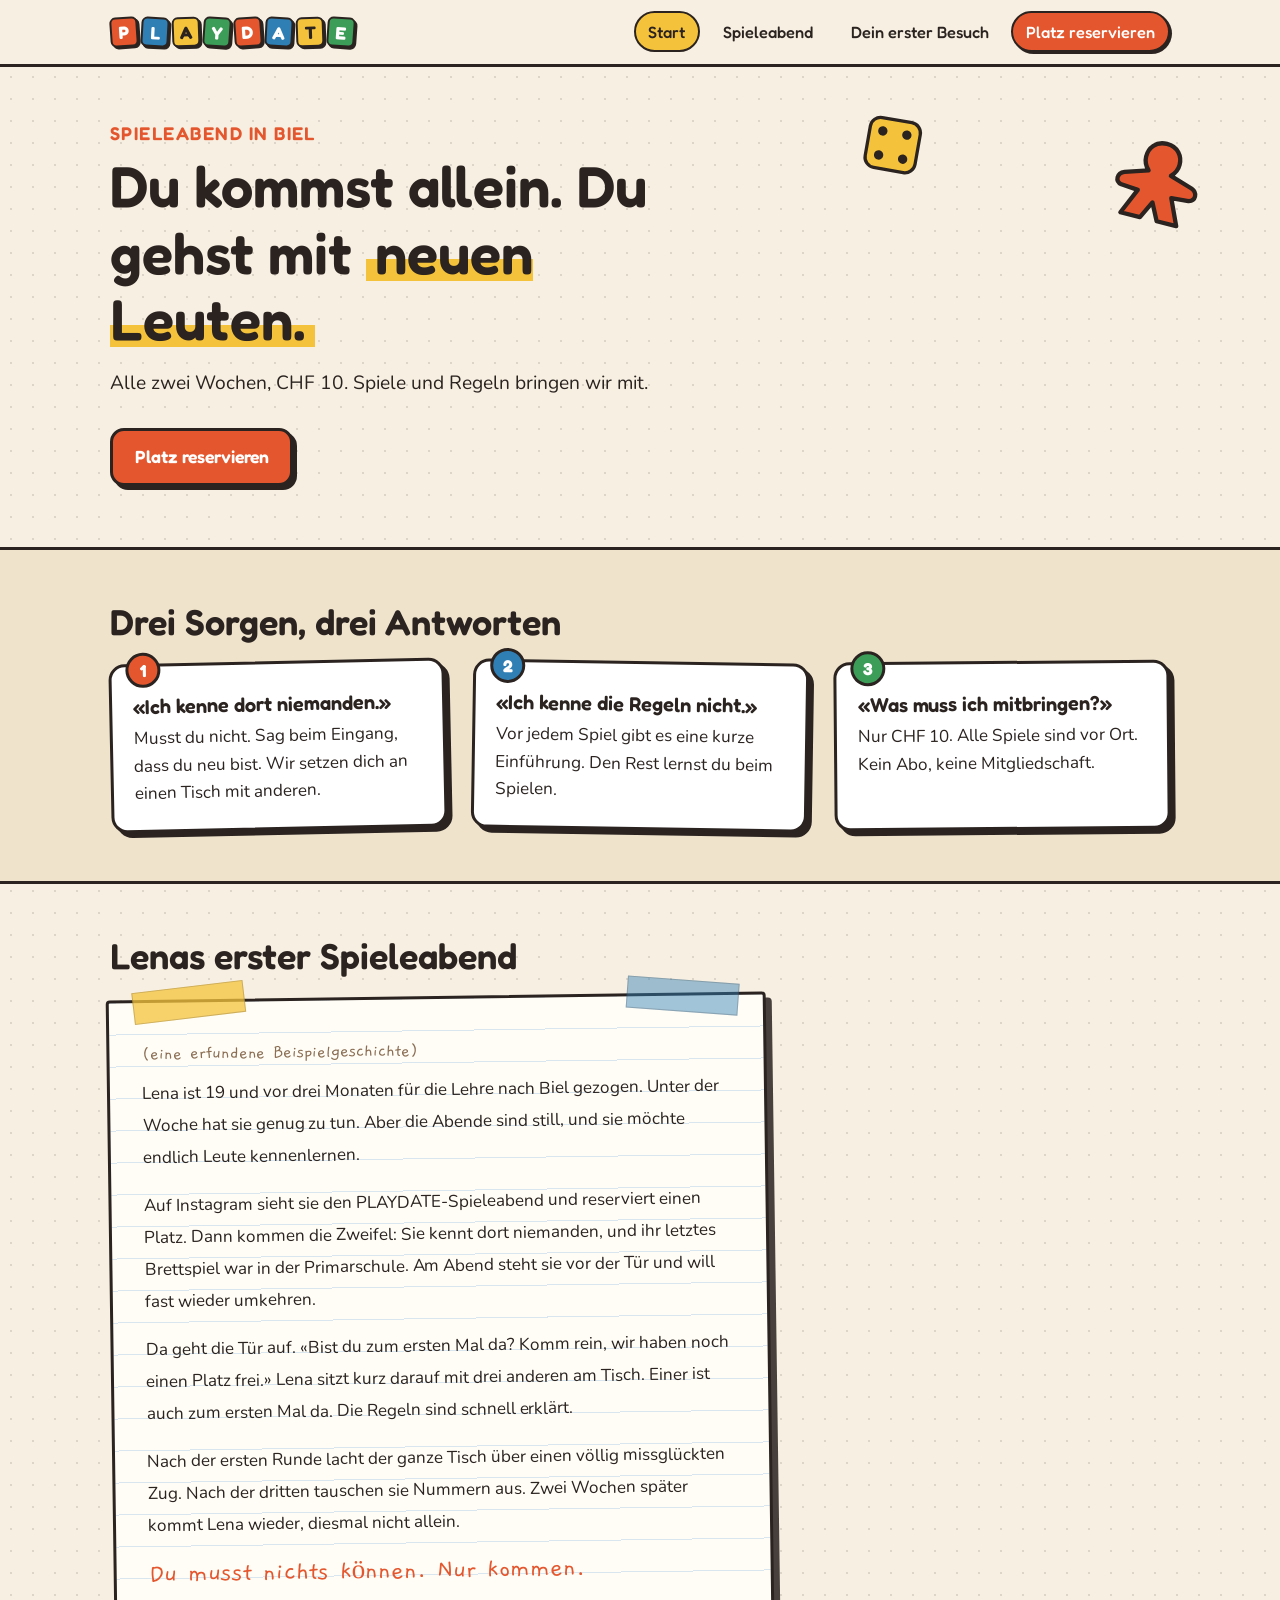
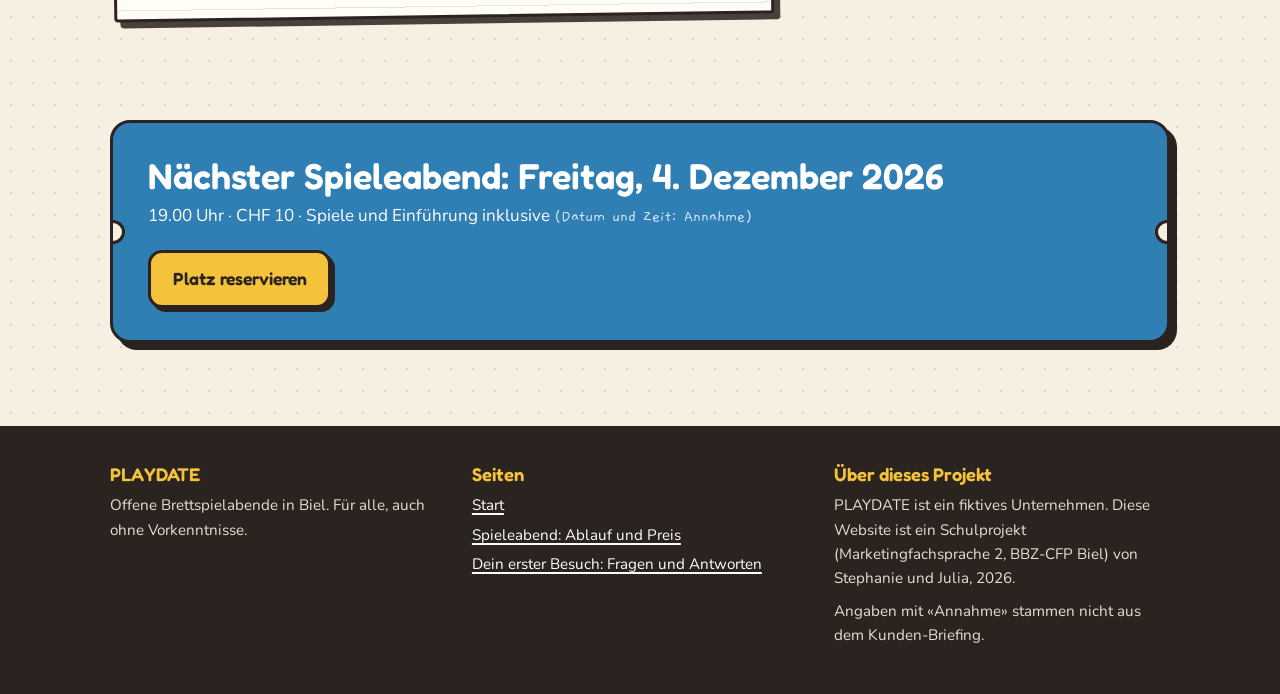
==== commit 82811dba: "Weniger Elemente, stärkerer Hook auf der Startseite Co-Authored-By: Claude Opus 5.5 <noreply@anthrop" ====
--- a/index.html
+++ b/index.html
@@ -31,73 +31,42 @@
 <main id="inhalt">
 
   <div class="hero">
-    <!-- Spielfiguren als Deko -->
     <div class="scatter s1" aria-hidden="true"><svg viewBox="0 0 64 64"><path d="M32 6C24 6 20 12 20 18c0 4 2 7 4 9L8 32c-5 2-5 8 0 9l12 1-8 18h14l6-12 6 12h14l-8-18 12-1c5-1 5-7 0-9l-16-5c2-2 4-5 4-9 0-6-4-12-12-12z" fill="#e4572e" stroke="#2a2320" stroke-width="3" stroke-linejoin="round"/></svg></div>
-    <div class="scatter s2" aria-hidden="true"><svg viewBox="0 0 64 64"><rect x="5" y="5" width="54" height="54" rx="11" fill="#fff" stroke="#2a2320" stroke-width="3.5"/><circle cx="19" cy="19" r="5" fill="#2a2320"/><circle cx="32" cy="32" r="5" fill="#2a2320"/><circle cx="45" cy="45" r="5" fill="#2a2320"/></svg></div>
-    <div class="scatter s3" aria-hidden="true"><svg viewBox="0 0 64 64"><path d="M32 6C24 6 20 12 20 18c0 4 2 7 4 9L8 32c-5 2-5 8 0 9l12 1-8 18h14l6-12 6 12h14l-8-18 12-1c5-1 5-7 0-9l-16-5c2-2 4-5 4-9 0-6-4-12-12-12z" fill="#2f7fb5" stroke="#2a2320" stroke-width="3" stroke-linejoin="round"/></svg></div>
     <div class="scatter s4" aria-hidden="true"><svg viewBox="0 0 64 64"><rect x="5" y="5" width="54" height="54" rx="11" fill="#f5c33b" stroke="#2a2320" stroke-width="3.5"/><circle cx="19" cy="19" r="5" fill="#2a2320"/><circle cx="45" cy="19" r="5" fill="#2a2320"/><circle cx="19" cy="45" r="5" fill="#2a2320"/><circle cx="45" cy="45" r="5" fill="#2a2320"/></svg></div>
 
     <div class="wrap">
-      <p class="note">psst, du brauchst keine Vorkenntnisse!</p>
-      <h1>Spieleabend in Biel: <span class="mark">neue Leute treffen</span></h1>
-      <p class="lead">Alle zwei Wochen holen wir die Brettspiele raus. Du musst keine Spiele besitzen, keine Regeln kennen und niemanden mitbringen. Wir erklären dir alles am Tisch.</p>
-      <ul class="tokens" aria-label="Das Wichtigste in Kürze">
-        <li>alle zwei Wochen</li>
-        <li>CHF 10 Eintritt</li>
-        <li>Spiele + Einführung inklusive</li>
-        <li>auch allein willkommen</li>
-      </ul>
+      <h1><span class="kicker">Spieleabend in Biel</span>Du kommst allein. Du gehst mit <span class="mark">neuen Leuten.</span></h1>
+      <p class="lead">Alle zwei Wochen, CHF 10. Spiele und Regeln bringen wir mit.</p>
       <div class="btn-row">
         <a class="btn btn-primary" href="spieleabend.html#reservieren">Platz reservieren</a>
-        <a class="btn" href="erster-besuch.html">Fragen vor dem ersten Besuch</a>
       </div>
     </div>
   </div>
 
   <section class="band">
     <div class="wrap">
-      <h2>Für wen ist PLAYDATE?</h2>
+      <h2>Drei Sorgen, drei Antworten</h2>
       <div class="cards">
         <article class="card">
           <span class="corner c-red">1</span>
-          <h3>Du bist neu in Biel</h3>
-          <p>Du bist wegen der Lehre, dem Studium oder dem Job hergezogen und kennst noch kaum jemanden.</p>
+          <h3>«Ich kenne dort niemanden.»</h3>
+          <p>Musst du nicht. Sag beim Eingang, dass du neu bist. Wir setzen dich an einen Tisch mit anderen.</p>
         </article>
         <article class="card">
           <span class="corner c-blue">2</span>
-          <h3>Du kommst allein</h3>
-          <p>Kein Problem. Sag beim Eingang, dass du neu bist. Wir suchen dir einen Tisch mit freien Plätzen.</p>
+          <h3>«Ich kenne die Regeln nicht.»</h3>
+          <p>Vor jedem Spiel gibt es eine kurze Einführung. Den Rest lernst du beim Spielen.</p>
         </article>
         <article class="card">
           <span class="corner c-green">3</span>
-          <h3>Du kennst kaum Brettspiele</h3>
-          <p>Dafür gibt es die kurze Einführung. Den Rest lernst du beim Spielen.</p>
+          <h3>«Was muss ich mitbringen?»</h3>
+          <p>Nur CHF 10. Alle Spiele sind vor Ort. Kein Abo, keine Mitgliedschaft.</p>
         </article>
       </div>
     </div>
   </section>
 
   <section>
-    <div class="wrap">
-      <h2>Was dir ein Abend bringt</h2>
-      <div class="cards">
-        <article class="card top-red">
-          <h3>Leichter ins Gespräch kommen</h3>
-          <p>Am Spieltisch habt ihr sofort ein Thema. Smalltalk vorbereiten musst du nicht.</p>
-        </article>
-        <article class="card top-yellow">
-          <h3>Alles ist schon da</h3>
-          <p>Spiele und Einführung sind im Eintritt von CHF 10 drin. Du bringst nur dich mit.</p>
-        </article>
-        <article class="card top-blue">
-          <h3>Regelmässig, aber locker</h3>
-          <p>Alle zwei Wochen ist Spieleabend. Du kommst, wann es dir passt. Kein Abo, keine Mitgliedschaft.</p>
-        </article>
-      </div>
-    </div>
-  </section>
-
-  <section class="band">
     <div class="wrap">
       <h2>Lenas erster Spieleabend</h2>
       <div class="story">
--- a/style.css
+++ b/style.css
@@ -117,7 +117,7 @@
 /* ---------- Hero ---------- */
 .hero { padding-block: 3.5rem 3.8rem; position: relative; overflow: hidden; }
 .hero .wrap { position: relative; z-index: 1; }
-.hero h1 { max-width: 15ch; }
+.hero h1 { max-width: 19ch; }
 .hero .lead { font-size: 1.2rem; max-width: 46ch; margin: 0; }
 .hero.small { padding-block: 2.6rem 2.4rem; border-bottom: 3px dashed rgba(42,35,32,.25); }
 .hero.small h1 { max-width: 22ch; font-size: clamp(1.9rem, 4.5vw, 3rem); }
@@ -342,3 +342,5 @@
   .invite { padding: 1.6rem 1.4rem; }
   .story { padding: 2rem 1.3rem 1.5rem; }
 }
+
+.kicker { display: block; font-size: 1.15rem; letter-spacing: .08em; text-transform: uppercase; color: var(--red); margin-bottom: .6rem; }
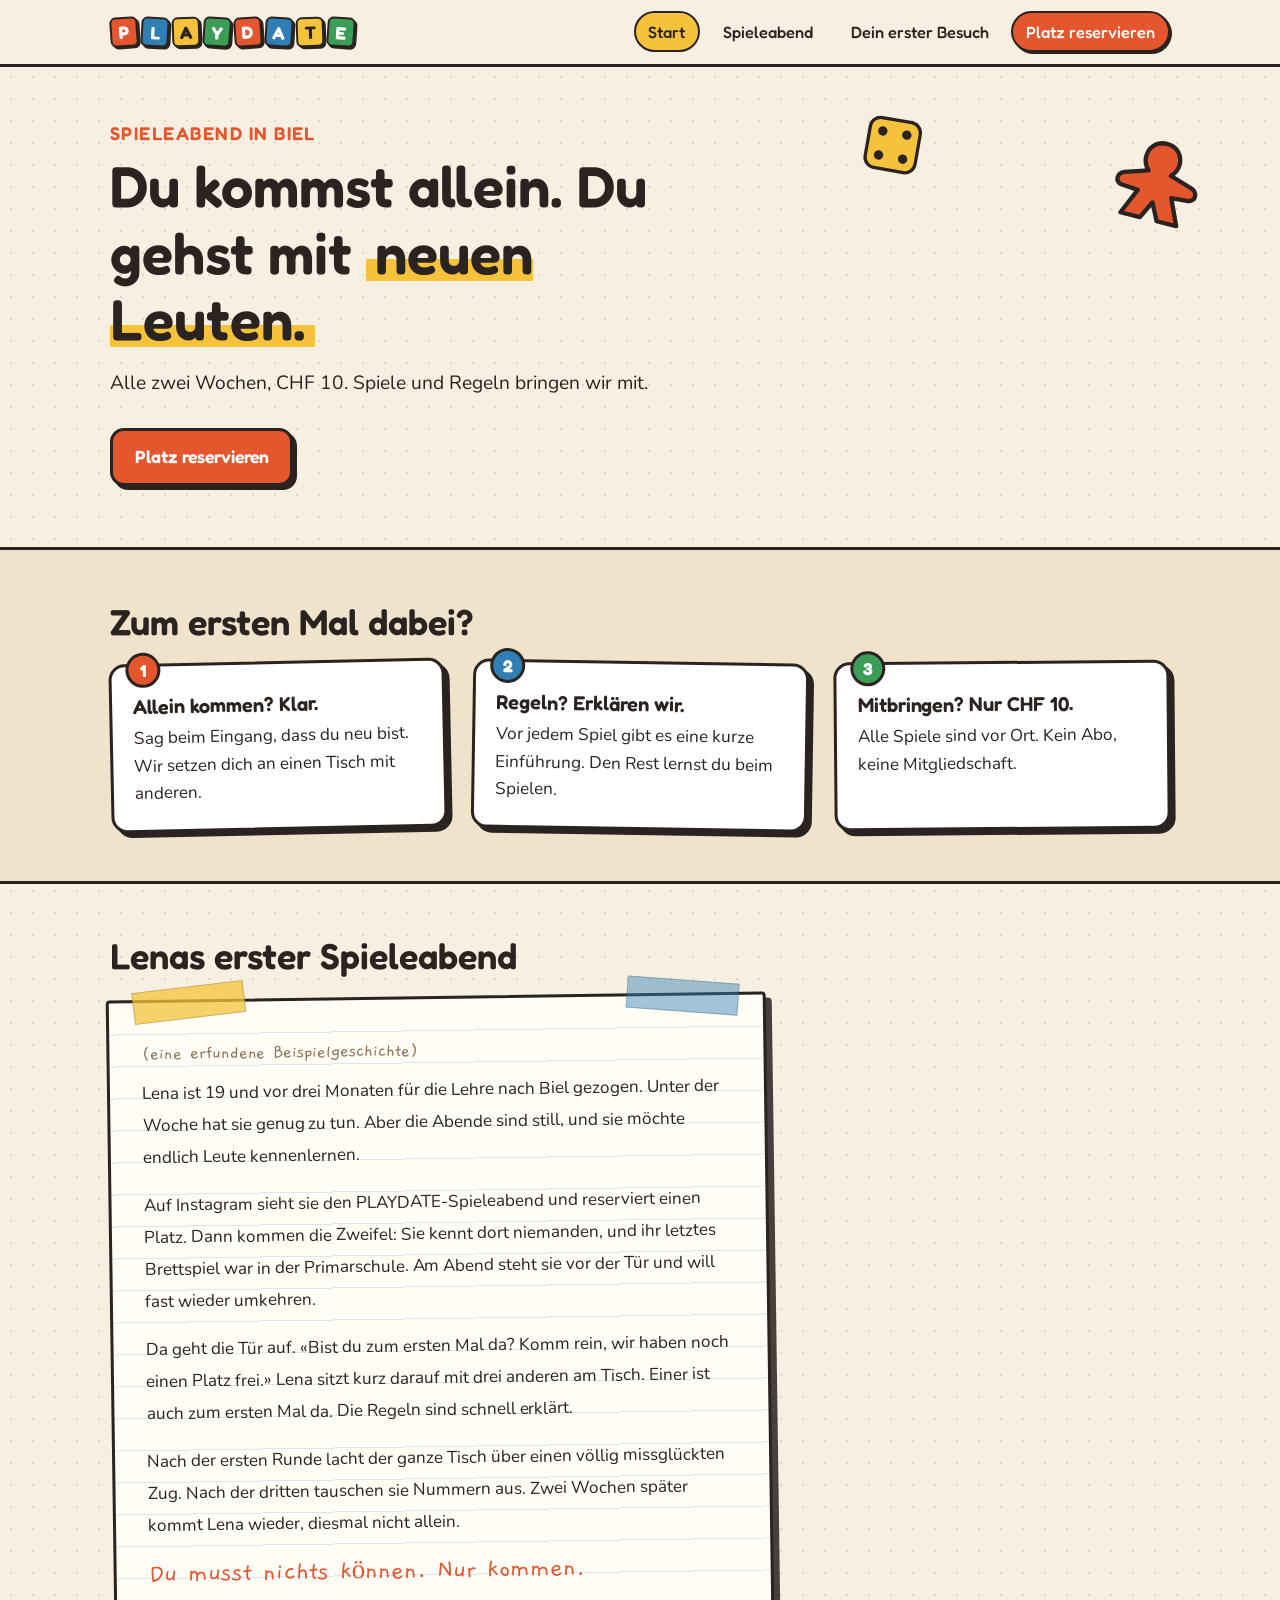
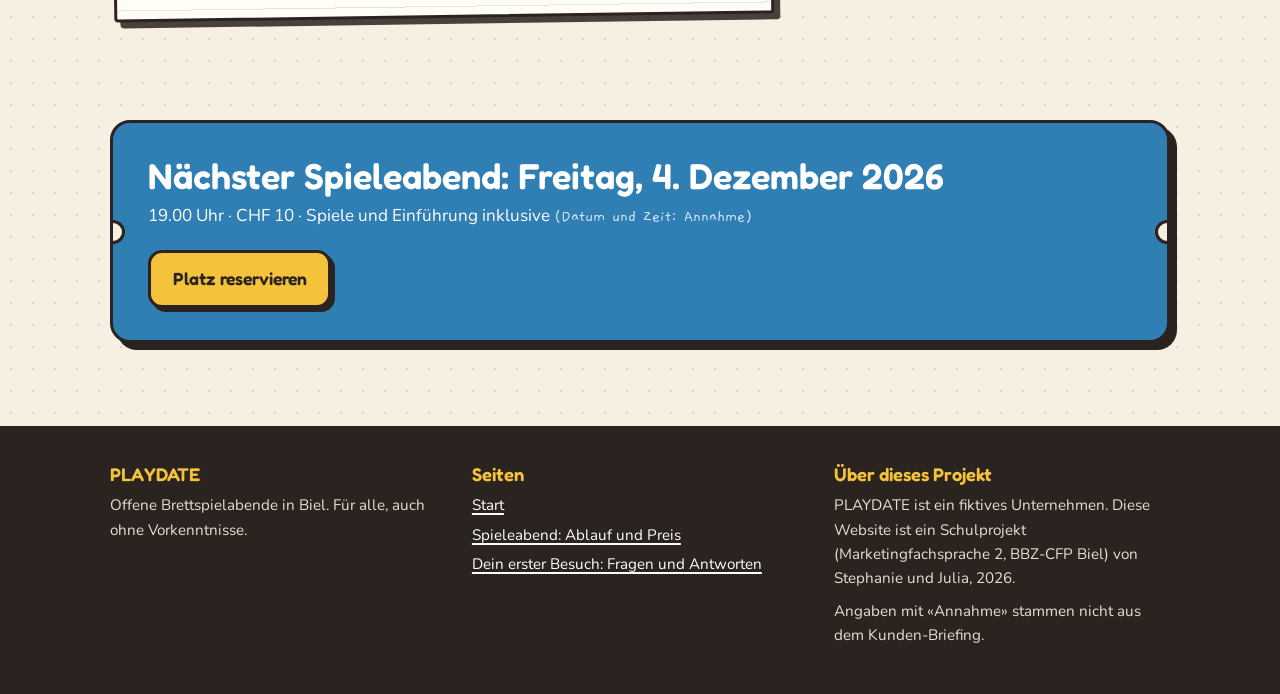
==== commit 25de5162: "Hook-Zeile fixen, Einstiegs-Karten umformulieren Co-Authored-By: Claude Opus 5.5 <noreply@anthropic." ====
--- a/index.html
+++ b/index.html
@@ -8,7 +8,7 @@
   <link rel="preconnect" href="https://fonts.googleapis.com">
   <link rel="preconnect" href="https://fonts.gstatic.com" crossorigin>
   <link href="https://fonts.googleapis.com/css2?family=Fredoka:wght@500;600;700&family=Gaegu:wght@400;700&family=Nunito:wght@400;600;700&display=swap" rel="stylesheet">
-  <link rel="stylesheet" href="style.css">
+  <link rel="stylesheet" href="style.css?v=4">
   <link rel="icon" href="data:image/svg+xml,%3Csvg xmlns='http://www.w3.org/2000/svg' viewBox='0 0 40 40'%3E%3Crect x='3' y='3' width='34' height='34' rx='8' fill='%23e4572e' stroke='%232a2320' stroke-width='3'/%3E%3Ccircle cx='13' cy='13' r='3.4' fill='white'/%3E%3Ccircle cx='27' cy='27' r='3.4' fill='white'/%3E%3Ccircle cx='20' cy='20' r='3.4' fill='white'/%3E%3C/svg%3E">
 </head>
 <body>
@@ -35,7 +35,7 @@
     <div class="scatter s4" aria-hidden="true"><svg viewBox="0 0 64 64"><rect x="5" y="5" width="54" height="54" rx="11" fill="#f5c33b" stroke="#2a2320" stroke-width="3.5"/><circle cx="19" cy="19" r="5" fill="#2a2320"/><circle cx="45" cy="19" r="5" fill="#2a2320"/><circle cx="19" cy="45" r="5" fill="#2a2320"/><circle cx="45" cy="45" r="5" fill="#2a2320"/></svg></div>
 
     <div class="wrap">
-      <h1><span class="kicker">Spieleabend in Biel</span>Du kommst allein. Du gehst mit <span class="mark">neuen Leuten.</span></h1>
+      <h1><span class="kicker">Spieleabend in Biel</span> Du kommst allein. Du gehst mit <span class="mark">neuen Leuten.</span></h1>
       <p class="lead">Alle zwei Wochen, CHF 10. Spiele und Regeln bringen wir mit.</p>
       <div class="btn-row">
         <a class="btn btn-primary" href="spieleabend.html#reservieren">Platz reservieren</a>
@@ -45,22 +45,22 @@
 
   <section class="band">
     <div class="wrap">
-      <h2>Drei Sorgen, drei Antworten</h2>
+      <h2>Zum ersten Mal dabei?</h2>
       <div class="cards">
         <article class="card">
           <span class="corner c-red">1</span>
-          <h3>«Ich kenne dort niemanden.»</h3>
-          <p>Musst du nicht. Sag beim Eingang, dass du neu bist. Wir setzen dich an einen Tisch mit anderen.</p>
+          <h3>Allein kommen? Klar.</h3>
+          <p>Sag beim Eingang, dass du neu bist. Wir setzen dich an einen Tisch mit anderen.</p>
         </article>
         <article class="card">
           <span class="corner c-blue">2</span>
-          <h3>«Ich kenne die Regeln nicht.»</h3>
+          <h3>Regeln? Erklären wir.</h3>
           <p>Vor jedem Spiel gibt es eine kurze Einführung. Den Rest lernst du beim Spielen.</p>
         </article>
         <article class="card">
           <span class="corner c-green">3</span>
-          <h3>«Was muss ich mitbringen?»</h3>
-          <p>Nur CHF 10. Alle Spiele sind vor Ort. Kein Abo, keine Mitgliedschaft.</p>
+          <h3>Mitbringen? Nur CHF 10.</h3>
+          <p>Alle Spiele sind vor Ort. Kein Abo, keine Mitgliedschaft.</p>
         </article>
       </div>
     </div>
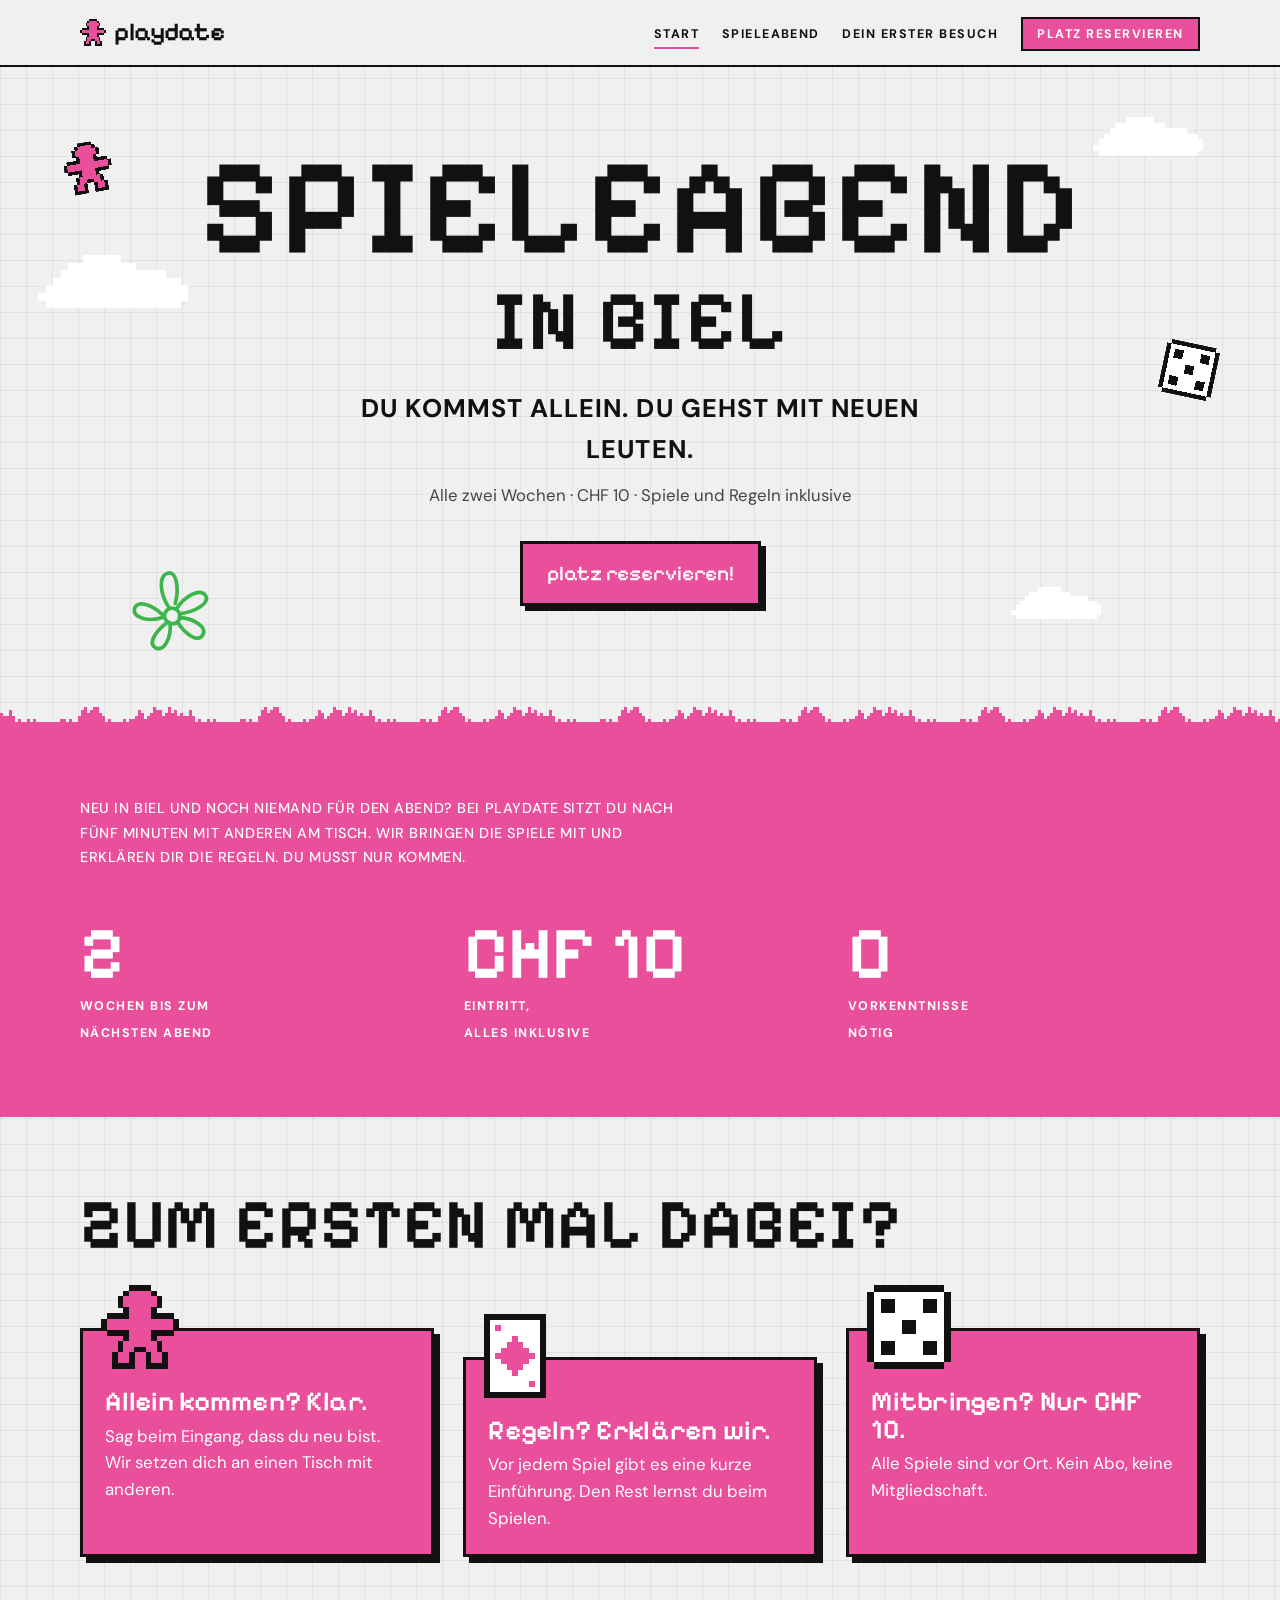
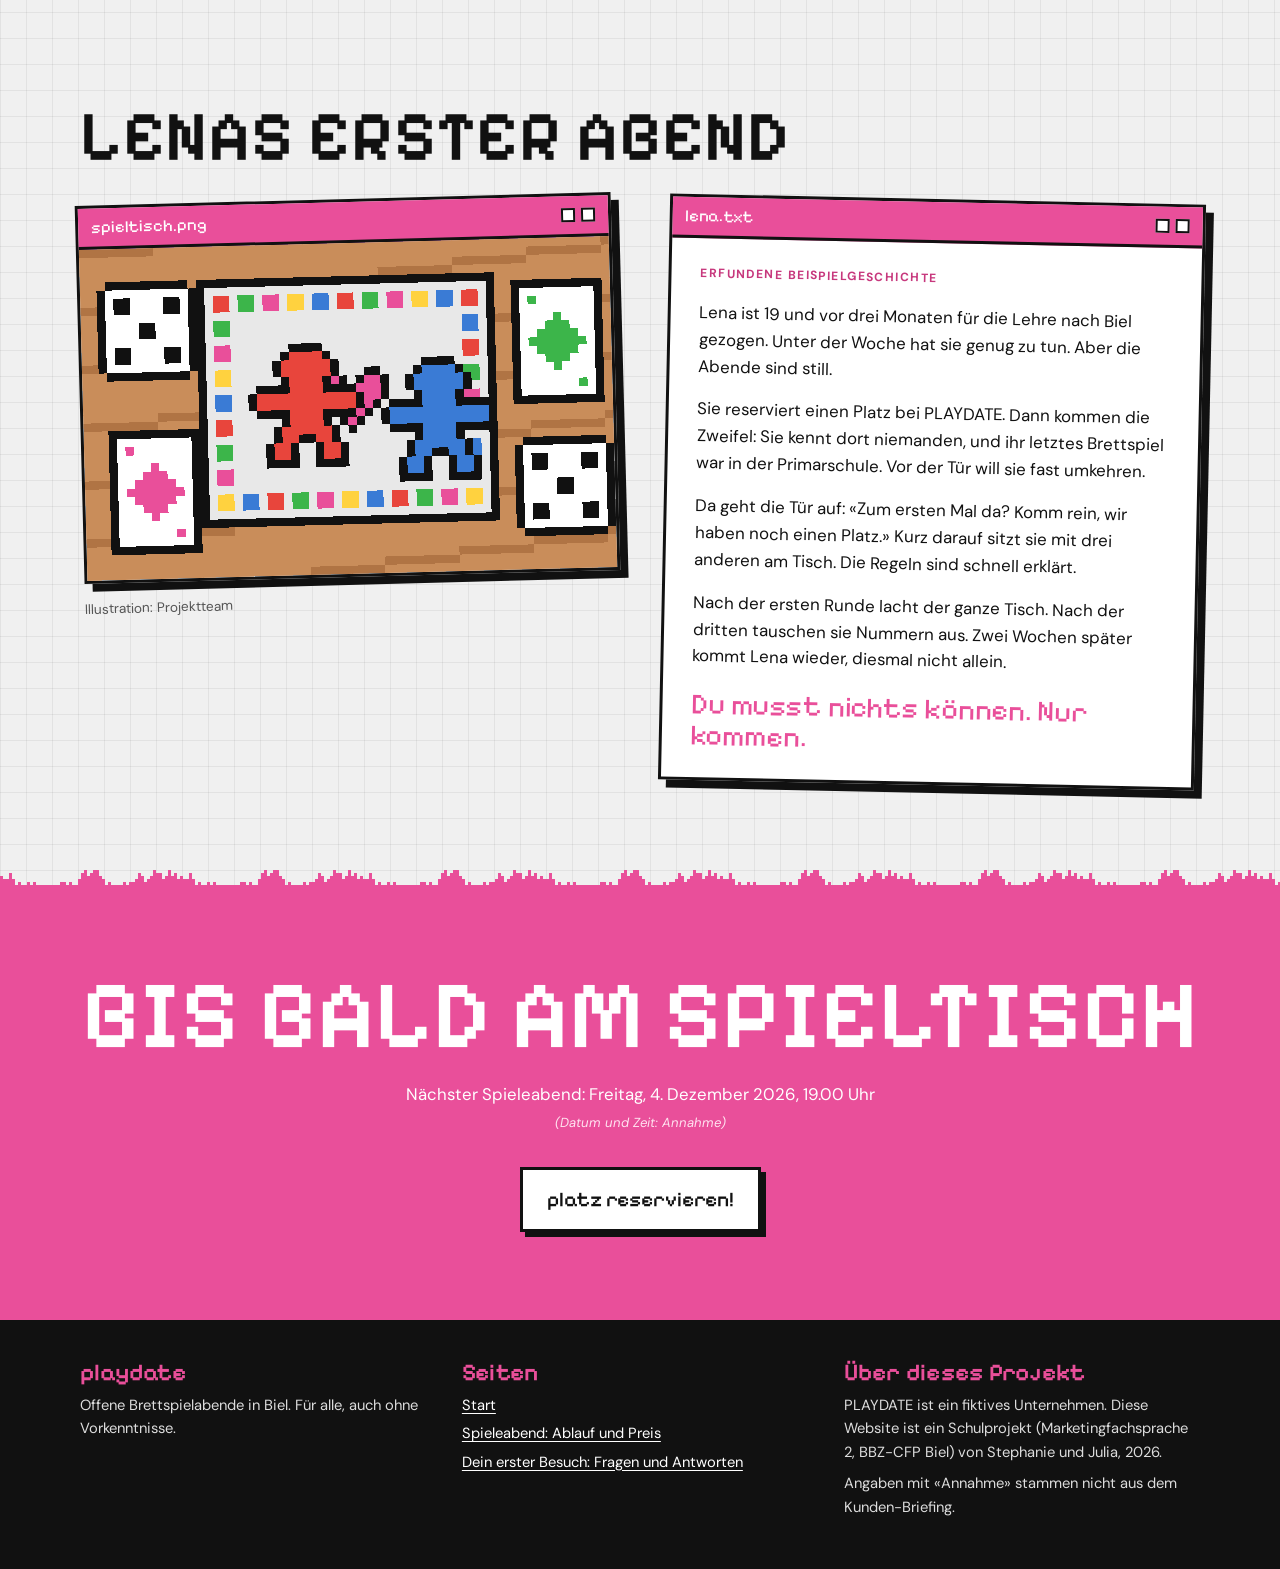
==== commit 6ec8e28e: "Neues Design im Pixel-Stil mit Pixel-Illustrationen Co-Authored-By: Claude Opus 5.5 <noreply@anthrop" ====
--- a/index.html
+++ b/index.html
@@ -7,16 +7,16 @@
   <meta name="description" content="Brettspielabend in Biel: alle zwei Wochen neue Leute treffen und spielen. Ohne Vorkenntnisse, auch allein. CHF 10, Spiele und Einführung inklusive.">
   <link rel="preconnect" href="https://fonts.googleapis.com">
   <link rel="preconnect" href="https://fonts.gstatic.com" crossorigin>
-  <link href="https://fonts.googleapis.com/css2?family=Fredoka:wght@500;600;700&family=Gaegu:wght@400;700&family=Nunito:wght@400;600;700&display=swap" rel="stylesheet">
-  <link rel="stylesheet" href="style.css?v=4">
-  <link rel="icon" href="data:image/svg+xml,%3Csvg xmlns='http://www.w3.org/2000/svg' viewBox='0 0 40 40'%3E%3Crect x='3' y='3' width='34' height='34' rx='8' fill='%23e4572e' stroke='%232a2320' stroke-width='3'/%3E%3Ccircle cx='13' cy='13' r='3.4' fill='white'/%3E%3Ccircle cx='27' cy='27' r='3.4' fill='white'/%3E%3Ccircle cx='20' cy='20' r='3.4' fill='white'/%3E%3C/svg%3E">
+  <link href="https://fonts.googleapis.com/css2?family=Pixelify+Sans:wght@400..700&family=DM+Sans:wght@400;500;700&display=swap" rel="stylesheet">
+  <link rel="stylesheet" href="style.css?v=6">
+  <link rel="icon" href="img/figur.svg">
 </head>
 <body>
 <a class="skip" href="#inhalt">Zum Inhalt springen</a>
 
 <header class="site-header">
   <div class="wrap">
-    <a class="logo" href="index.html" aria-label="PLAYDATE, zur Startseite"><span>P</span><span>L</span><span>A</span><span>Y</span><span>D</span><span>A</span><span>T</span><span>E</span></a>
+    <a class="logo" href="index.html" aria-label="PLAYDATE, zur Startseite"><img src="img/figur.svg" alt="">playdate</a>
     <nav class="main-nav" aria-label="Hauptnavigation">
       <ul>
         <li><a href="index.html" aria-current="page">Start</a></li>
@@ -31,34 +31,47 @@
 <main id="inhalt">
 
   <div class="hero">
-    <div class="scatter s1" aria-hidden="true"><svg viewBox="0 0 64 64"><path d="M32 6C24 6 20 12 20 18c0 4 2 7 4 9L8 32c-5 2-5 8 0 9l12 1-8 18h14l6-12 6 12h14l-8-18 12-1c5-1 5-7 0-9l-16-5c2-2 4-5 4-9 0-6-4-12-12-12z" fill="#e4572e" stroke="#2a2320" stroke-width="3" stroke-linejoin="round"/></svg></div>
-    <div class="scatter s4" aria-hidden="true"><svg viewBox="0 0 64 64"><rect x="5" y="5" width="54" height="54" rx="11" fill="#f5c33b" stroke="#2a2320" stroke-width="3.5"/><circle cx="19" cy="19" r="5" fill="#2a2320"/><circle cx="45" cy="19" r="5" fill="#2a2320"/><circle cx="19" cy="45" r="5" fill="#2a2320"/><circle cx="45" cy="45" r="5" fill="#2a2320"/></svg></div>
-
+    <img class="deco cloud-1" src="img/wolke.svg" alt="">
+    <img class="deco cloud-2" src="img/wolke.svg" alt="">
+    <img class="deco cloud-3" src="img/wolke.svg" alt="">
+    <img class="deco meeple-1" src="img/figur.svg" alt="">
+    <img class="deco die-1" src="img/wuerfel.svg" alt="">
+    <img class="deco flower-1" src="img/blume.svg" alt="">
     <div class="wrap">
-      <h1><span class="kicker">Spieleabend in Biel</span> Du kommst allein. Du gehst mit <span class="mark">neuen Leuten.</span></h1>
-      <p class="lead">Alle zwei Wochen, CHF 10. Spiele und Regeln bringen wir mit.</p>
-      <div class="btn-row">
-        <a class="btn btn-primary" href="spieleabend.html#reservieren">Platz reservieren</a>
-      </div>
+      <h1>Spieleabend <span class="line2">in Biel</span></h1>
+      <p class="hook">Du kommst allein. Du gehst mit neuen Leuten.</p>
+      <p class="sub">Alle zwei Wochen · CHF 10 · Spiele und Regeln inklusive</p>
+      <div class="btn-row"><a class="btn" href="spieleabend.html#reservieren">platz reservieren!</a></div>
     </div>
   </div>
 
-  <section class="band">
+  <section class="pink-zone">
+    <div class="wrap">
+      <p class="intro-text">Neu in Biel und noch niemand für den Abend? Bei PLAYDATE sitzt du nach fünf Minuten mit anderen am Tisch. Wir bringen die Spiele mit und erklären dir die Regeln. Du musst nur kommen.</p>
+      <div class="stats">
+        <div class="stat"><strong>2</strong><span>Wochen bis zum<br>nächsten Abend</span></div>
+        <div class="stat"><strong>CHF 10</strong><span>Eintritt,<br>alles inklusive</span></div>
+        <div class="stat"><strong>0</strong><span>Vorkenntnisse<br>nötig</span></div>
+      </div>
+    </div>
+  </section>
+
+  <section>
     <div class="wrap">
       <h2>Zum ersten Mal dabei?</h2>
       <div class="cards">
-        <article class="card">
-          <span class="corner c-red">1</span>
+        <article class="card card-pink">
+          <img class="icon" src="img/figur.svg" alt="">
           <h3>Allein kommen? Klar.</h3>
           <p>Sag beim Eingang, dass du neu bist. Wir setzen dich an einen Tisch mit anderen.</p>
         </article>
-        <article class="card">
-          <span class="corner c-blue">2</span>
+        <article class="card card-pink">
+          <img class="icon" src="img/karte.svg" alt="">
           <h3>Regeln? Erklären wir.</h3>
           <p>Vor jedem Spiel gibt es eine kurze Einführung. Den Rest lernst du beim Spielen.</p>
         </article>
-        <article class="card">
-          <span class="corner c-green">3</span>
+        <article class="card card-pink">
+          <img class="icon" src="img/wuerfel.svg" alt="">
           <h3>Mitbringen? Nur CHF 10.</h3>
           <p>Alle Spiele sind vor Ort. Kein Abo, keine Mitgliedschaft.</p>
         </article>
@@ -68,37 +81,45 @@
 
   <section>
     <div class="wrap">
-      <h2>Lenas erster Spieleabend</h2>
-      <div class="story">
-        <span class="fiktiv">(eine erfundene Beispielgeschichte)</span>
-        <p>Lena ist 19 und vor drei Monaten für die Lehre nach Biel gezogen. Unter der Woche hat sie genug zu tun. Aber die Abende sind still, und sie möchte endlich Leute kennenlernen.</p>
-        <p>Auf Instagram sieht sie den PLAYDATE-Spieleabend und reserviert einen Platz. Dann kommen die Zweifel: Sie kennt dort niemanden, und ihr letztes Brettspiel war in der Primarschule. Am Abend steht sie vor der Tür und will fast wieder umkehren.</p>
-        <p>Da geht die Tür auf. «Bist du zum ersten Mal da? Komm rein, wir haben noch einen Platz frei.» Lena sitzt kurz darauf mit drei anderen am Tisch. Einer ist auch zum ersten Mal da. Die Regeln sind schnell erklärt.</p>
-        <p>Nach der ersten Runde lacht der ganze Tisch über einen völlig missglückten Zug. Nach der dritten tauschen sie Nummern aus. Zwei Wochen später kommt Lena wieder, diesmal nicht allein.</p>
-        <p class="punch">Du musst nichts können. Nur kommen.</p>
+      <h2>Lenas erster Abend</h2>
+      <div class="split">
+        <div class="tilt-l">
+          <div class="window ">
+          <div class="window-bar"><span>spieltisch.png</span><span class="dots"><i></i><i></i></span></div>
+          <div class="window-body img"><img src="img/spieltisch.svg" alt="Pixel-Illustration eines Spieltischs mit Spielbrett, Würfeln, Karten und Spielfiguren"></div>
+        </div>
+          <p class="caption">Illustration: Projektteam</p>
+        </div>
+        <div class="tilt-r">
+          <div class="window ">
+          <div class="window-bar"><span>lena.txt</span><span class="dots"><i></i><i></i></span></div>
+          <div class="window-body story">
+            <span class="fiktiv">Erfundene Beispielgeschichte</span>
+            <p>Lena ist 19 und vor drei Monaten für die Lehre nach Biel gezogen. Unter der Woche hat sie genug zu tun. Aber die Abende sind still.</p>
+            <p>Sie reserviert einen Platz bei PLAYDATE. Dann kommen die Zweifel: Sie kennt dort niemanden, und ihr letztes Brettspiel war in der Primarschule. Vor der Tür will sie fast umkehren.</p>
+            <p>Da geht die Tür auf: «Zum ersten Mal da? Komm rein, wir haben noch einen Platz.» Kurz darauf sitzt sie mit drei anderen am Tisch. Die Regeln sind schnell erklärt.</p>
+            <p>Nach der ersten Runde lacht der ganze Tisch. Nach der dritten tauschen sie Nummern aus. Zwei Wochen später kommt Lena wieder, diesmal nicht allein.</p>
+            <p class="punch">Du musst nichts können. Nur kommen.</p>
+          </div>
+        </div>
+        </div>
       </div>
     </div>
   </section>
 
-  <section>
+  <section class="pink-zone final">
     <div class="wrap">
-      <div class="invite">
-        <span class="ticket-holes" aria-hidden="true"></span><span class="ticket-holes r" aria-hidden="true"></span>
-        <div>
-          <h2>Nächster Spieleabend: Freitag, 4. Dezember 2026</h2>
-          <p>19.00 Uhr · CHF 10 · Spiele und Einführung inklusive <span class="annahme">(Datum und Zeit: Annahme)</span></p>
-        </div>
-        <a class="btn" href="spieleabend.html#reservieren">Platz reservieren</a>
-      </div>
+      <h2>Bis bald am Spieltisch</h2>
+      <p>Nächster Spieleabend: Freitag, 4. Dezember 2026, 19.00 Uhr <span class="annahme">(Datum und Zeit: Annahme)</span></p>
+      <div class="btn-row"><a class="btn" href="spieleabend.html#reservieren">platz reservieren!</a></div>
     </div>
   </section>
-
 </main>
 
 <footer class="site-footer">
   <div class="wrap cols">
     <div>
-      <h2>PLAYDATE</h2>
+      <h2>playdate</h2>
       <p>Offene Brettspielabende in Biel. Für alle, auch ohne Vorkenntnisse.</p>
     </div>
     <div>
--- a/style.css
+++ b/style.css
@@ -1,346 +1,197 @@
-/* PLAYDATE – Spieltisch-Look */
+/* PLAYDATE – Pixel-Look */
 :root {
-  --ink: #2a2320;
-  --paper: #f7efe1;
-  --paper-2: #efe3cc;
-  --red: #e4572e;
-  --blue: #2f7fb5;
-  --yellow: #f5c33b;
-  --green: #3c9d58;
-  --purple: #8a5fbf;
-  --max: 1060px;
-  --head: "Fredoka", "Trebuchet MS", "Arial Rounded MT Bold", sans-serif;
-  --hand: "Gaegu", "Comic Sans MS", "Chalkboard SE", cursive;
-  --body: "Nunito", "Segoe UI", Roboto, Arial, sans-serif;
+  --ink: #111;
+  --bg: #f0f0f0;
+  --pink: #e94f9a;
+  --pink-dark: #c7387d;
+  --pink-light: #fbd3e6;
+  --green: #3cb54a;
+  --max: 1120px;
+  --pixel: "Pixelify Sans", "Courier New", monospace;
+  --body: "DM Sans", "Segoe UI", Roboto, Arial, sans-serif;
 }
-
 * { box-sizing: border-box; }
 html { scroll-behavior: smooth; }
+body {
+  margin: 0; font-family: var(--body); font-size: 1.05rem; line-height: 1.6; color: var(--ink);
+  background-color: var(--bg);
+  background-image: linear-gradient(rgba(0,0,0,.06) 1px, transparent 1px), linear-gradient(90deg, rgba(0,0,0,.06) 1px, transparent 1px);
+  background-size: 26px 26px;
+}
+img { max-width: 100%; display: block; }
+a { color: var(--pink-dark); text-underline-offset: 3px; }
+h1, h2, h3 { font-family: var(--pixel); font-weight: 600; line-height: 1.02; letter-spacing: .01em; }
+h1 { font-size: clamp(3rem, 11vw, 8.5rem); margin: 0; text-transform: uppercase; }
+h2 { font-size: clamp(2.2rem, 6vw, 4.4rem); margin: 0 0 1.6rem; text-transform: uppercase; }
+h3 { font-size: 1.5rem; margin: 0 0 .4rem; }
+.wrap { width: min(100% - 2.5rem, var(--max)); margin-inline: auto; }
+section { padding-block: 4.5rem; position: relative; }
+.mark { background: var(--pink); color: #fff; padding: 0 .12em; }
 
-body {
-  margin: 0;
-  font-family: var(--body);
-  font-size: 1.07rem;
-  line-height: 1.6;
-  color: var(--ink);
-  background-color: var(--paper);
-  background-image: radial-gradient(rgba(42,35,32,.13) 1.2px, transparent 1.3px);
-  background-size: 22px 22px;
+/* Header */
+.site-header { background: rgba(240,240,240,.94); border-bottom: 2px solid var(--ink); position: sticky; top: 0; z-index: 20; }
+.site-header .wrap { display: flex; align-items: center; justify-content: space-between; gap: .6rem 1.2rem; padding-block: .75rem; flex-wrap: wrap; }
+.logo { display: flex; align-items: center; gap: .5rem; text-decoration: none; color: var(--ink); font-family: var(--pixel); font-size: 1.6rem; font-weight: 600; }
+.logo img { width: 26px; image-rendering: pixelated; }
+.main-nav ul { list-style: none; margin: 0; padding: 0; display: flex; flex-wrap: wrap; gap: .2rem 1.4rem; align-items: center; }
+.main-nav a { font-size: .78rem; font-weight: 700; letter-spacing: .12em; text-transform: uppercase; color: var(--ink); text-decoration: none; padding: .3rem 0; border-bottom: 2px solid transparent; }
+.main-nav a:hover, .main-nav a[aria-current="page"] { border-bottom-color: var(--pink); }
+.main-nav .nav-cta { background: var(--pink); color: #fff; padding: .45rem .9rem; border: 2px solid var(--ink); }
+.main-nav .nav-cta:hover { background: var(--pink-dark); border-color: var(--ink); }
+
+/* Buttons */
+.btn { display: inline-block; padding: .8rem 1.5rem; font-family: var(--pixel); font-size: 1.3rem; font-weight: 500; text-decoration: none; color: #fff; background: var(--pink); border: 3px solid var(--ink); box-shadow: 5px 5px 0 var(--ink); cursor: pointer; transition: transform .08s, box-shadow .08s; }
+.btn:hover { transform: translate(-2px,-2px); box-shadow: 7px 7px 0 var(--ink); color: #fff; }
+.btn:active { transform: translate(4px,4px); box-shadow: 1px 1px 0 var(--ink); }
+.btn-light { background: #fff; color: var(--ink); }
+.btn-light:hover { color: var(--ink); }
+.btn-row { display: flex; flex-wrap: wrap; gap: 1rem; margin-top: 2rem; }
+
+/* Hero */
+.hero { padding-block: 4.5rem 5.5rem; text-align: center; position: relative; overflow: hidden; }
+.hero .wrap { position: relative; z-index: 1; }
+.hero h1 .line2 { display: block; font-size: .62em; }
+.hero .hook { font-size: clamp(1.1rem, 2.4vw, 1.6rem); font-weight: 700; text-transform: uppercase; letter-spacing: .04em; margin: 1.6rem auto 0; max-width: 34ch; }
+.hero .sub { margin: .7rem auto 0; color: #444; }
+.hero .btn-row { justify-content: center; }
+.deco { position: absolute; pointer-events: none; image-rendering: pixelated; }
+.cloud-1 { width: 150px; left: 3%; top: 30%; }
+.cloud-2 { width: 110px; right: 6%; top: 8%; }
+.cloud-3 { width: 90px; right: 14%; bottom: 12%; }
+.flower-1 { width: 110px; left: 9%; bottom: 4%; transform: rotate(-12deg); }
+.die-1 { width: 54px; right: 5%; top: 44%; transform: rotate(12deg); }
+.meeple-1 { width: 48px; left: 5%; top: 12%; transform: rotate(-10deg); }
+@media (max-width: 760px) {
+  .cloud-1 { width: 80px; top: 2%; left: -10px; } .cloud-2 { width: 64px; top: 1%; }
+  .cloud-3, .meeple-1 { display: none; } .die-1 { width: 36px; top: auto; bottom: 3%; }
+  .flower-1 { width: 64px; bottom: 1%; left: 2%; }
 }
+.hero.page { padding-block: 3.5rem; text-align: left; }
+.hero.page h1 { font-size: clamp(2.6rem, 7vw, 5.4rem); }
+.hero.page .lead { max-width: 52ch; margin: 1.2rem 0 0; font-size: 1.15rem; }
+.hero.page .flower-1 { left: auto; right: 6%; bottom: 10%; }
 
-img { max-width: 100%; display: block; }
-a { color: var(--blue); text-decoration-thickness: 2px; text-underline-offset: 3px; }
+/* Pinke Zone mit Pixelkante */
+.pink-zone { background: var(--pink); position: relative; margin-top: 30px; color: #fff; }
+.pink-zone::before { content: ""; position: absolute; left: 0; right: 0; top: -29px; height: 30px; background: url("img/kante.svg") repeat-x bottom left / 180px 30px; }
+.pink-zone > .wrap > p a, .pink-zone .intro-text a { color: #fff; }
 
-h1, h2, h3 { font-family: var(--head); font-weight: 600; line-height: 1.15; }
-h1 { font-size: clamp(2.1rem, 5.5vw, 3.6rem); margin: 0 0 1rem; }
-h2 { font-size: clamp(1.6rem, 3.6vw, 2.25rem); margin: 0 0 1.2rem; }
-h3 { font-size: 1.25rem; margin: 0 0 .4rem; hyphens: auto; overflow-wrap: break-word; }
+/* Zahlen */
+.stats { display: grid; grid-template-columns: repeat(auto-fit, minmax(200px, 1fr)); gap: 2rem; }
+.stat strong { display: block; font-family: var(--pixel); font-size: clamp(3rem, 7vw, 4.6rem); font-weight: 600; line-height: 1; }
+.stat span { font-size: .78rem; font-weight: 700; letter-spacing: .12em; text-transform: uppercase; }
+.intro-text { max-width: 62ch; font-weight: 500; text-transform: uppercase; font-size: .9rem; letter-spacing: .04em; line-height: 1.7; margin: 0 0 3rem; }
 
-.wrap { width: min(100% - 2.5rem, var(--max)); margin-inline: auto; }
-section { padding-block: 3.2rem; position: relative; }
+/* Karten */
+.cards { display: grid; gap: 2.6rem 1.8rem; grid-template-columns: repeat(auto-fit, minmax(230px, 1fr)); }
+.card { background: #fff; color: var(--ink); border: 3px solid var(--ink); padding: 1.4rem; box-shadow: 6px 6px 0 var(--ink); position: relative; }
+.card p { margin: 0; }
+.card-pink { background: var(--pink); color: #fff; padding-top: 3.6rem; margin-top: 2.6rem; }
+.card-pink .icon { position: absolute; top: -46px; left: 18px; height: 84px; width: auto; image-rendering: pixelated; }
+.card-pink h3 { font-size: 1.7rem; }
+.cards .card-pink:nth-child(2) { margin-top: 4.4rem; }
+@media (max-width: 760px) { .cards .card-pink:nth-child(2) { margin-top: 2.6rem; } }
+.card .who { font-size: .78rem; font-weight: 700; letter-spacing: .1em; text-transform: uppercase; margin-top: .9rem; color: var(--pink-dark); }
 
-/* Textmarker-Effekt */
-.mark {
-  background: linear-gradient(transparent 58%, var(--yellow) 58%, var(--yellow) 90%, transparent 90%);
-  padding: 0 .15em;
-}
-.mark-red { background: linear-gradient(transparent 58%, #f6a68e 58%, #f6a68e 90%, transparent 90%); }
+/* Fenster */
+.window { background: #fff; color: var(--ink); border: 3px solid var(--ink); box-shadow: 8px 8px 0 var(--ink); }
+.window-bar { display: flex; align-items: center; justify-content: space-between; background: var(--pink); color: #fff; border-bottom: 3px solid var(--ink); padding: .35rem .8rem; font-family: var(--pixel); font-size: 1.05rem; }
+.window-bar .dots { display: flex; gap: 6px; }
+.window-bar .dots i { width: 14px; height: 14px; background: #fff; border: 2px solid var(--ink); display: block; }
+.window-body { padding: 1.6rem 1.8rem; }
+.window-body.img { padding: 0; }
+.window-body.img img { width: 100%; image-rendering: pixelated; }
+.split { display: grid; gap: 3rem; grid-template-columns: 1fr 1fr; align-items: start; }
+@media (max-width: 860px) { .split { grid-template-columns: 1fr; } }
+.tilt-l { transform: rotate(-1.5deg); }
+.tilt-r { transform: rotate(1.2deg); }
+.caption { font-size: .85rem; color: #555; margin: .9rem 0 0; }
 
-/* Handschrift-Notizen */
-.note {
-  font-family: var(--hand);
-  font-size: 1.35rem;
-  line-height: 1.2;
-  color: var(--red);
-  display: inline-block;
-  transform: rotate(-2deg);
-}
-.annahme {
-  font-family: var(--hand);
-  font-size: 1.05rem;
-  color: #8a6d52;
-  white-space: nowrap;
-}
+/* Geschichte */
+.story p { margin: 0 0 1rem; }
+.story .fiktiv { font-size: .75rem; font-weight: 700; letter-spacing: .12em; text-transform: uppercase; color: var(--pink-dark); margin-bottom: 1rem; display: block; }
+.story .punch { font-family: var(--pixel); font-size: 1.8rem; color: var(--pink); margin: 1.2rem 0 0; line-height: 1.1; }
 
-/* ---------- Header ---------- */
-.site-header {
-  background: var(--paper);
-  border-bottom: 3px solid var(--ink);
-  position: sticky; top: 0; z-index: 10;
-}
-.site-header .wrap {
-  display: flex; align-items: center; justify-content: space-between;
-  gap: .8rem 1.2rem; padding-block: .7rem; flex-wrap: wrap;
-}
-.logo { display: flex; gap: 3px; text-decoration: none; }
-.logo span {
-  display: grid; place-items: center;
-  width: 1.75rem; height: 1.9rem;
-  font-family: var(--head); font-weight: 700; font-size: 1.1rem;
-  color: #fff; border: 2px solid var(--ink); border-radius: 6px;
-  box-shadow: 2px 2px 0 var(--ink);
-}
-.logo span:nth-child(4n+1) { background: var(--red); transform: rotate(-4deg); }
-.logo span:nth-child(4n+2) { background: var(--blue); transform: rotate(3deg); }
-.logo span:nth-child(4n+3) { background: var(--yellow); color: var(--ink); transform: rotate(-2deg); }
-.logo span:nth-child(4n+4) { background: var(--green); transform: rotate(4deg); }
-.logo:hover span { transform: rotate(0) translateY(-2px); }
-.logo span { transition: transform .15s; }
+.annahme { font-size: .78em; color: #777; font-style: italic; white-space: nowrap; }
+.pink-zone .annahme { color: #ffe3f0; }
+.window .annahme, .card .annahme { color: #777; }
 
-.main-nav ul { list-style: none; margin: 0; padding: 0; display: flex; flex-wrap: wrap; gap: .3rem .5rem; align-items: center; }
-.main-nav a {
-  display: inline-block; padding: .35rem .8rem;
-  font-family: var(--head); font-weight: 500; font-size: 1.02rem;
-  color: var(--ink); text-decoration: none;
-  border: 2px solid transparent; border-radius: 999px;
-}
-.main-nav a:hover { border-color: var(--ink); }
-.main-nav a[aria-current="page"] { background: var(--yellow); border-color: var(--ink); }
-.main-nav .nav-cta { background: var(--red); color: #fff; border-color: var(--ink); box-shadow: 2px 2px 0 var(--ink); }
-.main-nav .nav-cta:hover { transform: translate(-1px,-1px); box-shadow: 3px 3px 0 var(--ink); }
+/* Schluss */
+.final { text-align: center; padding-block: 5rem 5.5rem; }
+.final h2 { font-size: clamp(2.6rem, 8vw, 6rem); margin-bottom: 1rem; }
+.final p { margin: 0 auto; max-width: 46ch; }
+.final .btn { background: #fff; color: var(--ink); }
+.final .btn-row { justify-content: center; }
 
-/* ---------- Buttons ---------- */
-.btn {
-  display: inline-block; padding: .75rem 1.35rem;
-  font-family: var(--head); font-weight: 600; font-size: 1.1rem;
-  text-decoration: none; color: var(--ink); background: #fff;
-  border: 3px solid var(--ink); border-radius: 14px;
-  box-shadow: 4px 4px 0 var(--ink);
-  cursor: pointer; transition: transform .1s, box-shadow .1s;
-}
-.btn:hover { transform: translate(-2px,-2px); box-shadow: 6px 6px 0 var(--ink); color: var(--ink); }
-.btn:active { transform: translate(3px,3px); box-shadow: 1px 1px 0 var(--ink); }
-.btn-primary { background: var(--red); color: #fff; }
-.btn-primary:hover { color: #fff; }
-.btn-row { display: flex; flex-wrap: wrap; gap: 1rem; margin-top: 1.8rem; }
+/* Fakten */
+.rules dl { margin: 0; display: grid; grid-template-columns: max-content 1fr; }
+.rules dt, .rules dd { padding: .9rem 0; border-bottom: 2px dashed #ddd; margin: 0; }
+.rules dt { font-size: .8rem; font-weight: 700; letter-spacing: .12em; text-transform: uppercase; padding-right: 2rem; padding-top: 1.05rem; }
+.rules dl > :nth-last-child(-n+2) { border-bottom: 0; }
+@media (max-width: 560px) { .rules dl { grid-template-columns: 1fr; } .rules dt { border-bottom: 0; padding-bottom: 0; } }
 
-/* ---------- Hero ---------- */
-.hero { padding-block: 3.5rem 3.8rem; position: relative; overflow: hidden; }
-.hero .wrap { position: relative; z-index: 1; }
-.hero h1 { max-width: 19ch; }
-.hero .lead { font-size: 1.2rem; max-width: 46ch; margin: 0; }
-.hero.small { padding-block: 2.6rem 2.4rem; border-bottom: 3px dashed rgba(42,35,32,.25); }
-.hero.small h1 { max-width: 22ch; font-size: clamp(1.9rem, 4.5vw, 3rem); }
+/* Ablauf */
+.board { list-style: none; margin: 0; padding: 0; display: grid; gap: 1.4rem; grid-template-columns: repeat(auto-fit, minmax(190px, 1fr)); counter-reset: feld; }
+.board li { counter-increment: feld; background: #fff; color: var(--ink); border: 3px solid var(--ink); padding: 1.2rem; box-shadow: 6px 6px 0 var(--ink); }
+.board li::before { content: "0" counter(feld); display: block; font-family: var(--pixel); font-size: 2.8rem; color: var(--pink); line-height: 1; margin-bottom: .5rem; }
+.board h3 { font-size: 1.35rem; }
+.board p { margin: 0; font-size: .97rem; }
 
-.scatter { position: absolute; pointer-events: none; }
-.scatter svg { width: 100%; height: auto; overflow: visible; }
-.s1 { width: 92px; right: 6%; top: 14%; transform: rotate(14deg); }
-.s2 { width: 70px; right: 20%; top: 52%; transform: rotate(-18deg); }
-.s3 { width: 78px; right: 3%; bottom: 8%; transform: rotate(-8deg); }
-.s4 { width: 60px; right: 28%; top: 10%; transform: rotate(10deg); }
-@media (max-width: 860px) { .s2, .s4 { display: none; } .s1 { top: auto; bottom: 4%; right: 4%; width: 64px; opacity: .9; } .s3 { display: none; } }
-
-.tokens { list-style: none; padding: 0; margin: 1.6rem 0 0; display: flex; flex-wrap: wrap; gap: .6rem; }
-.tokens li {
-  font-family: var(--head); font-weight: 500;
-  padding: .3rem .9rem; border: 2px solid var(--ink); border-radius: 999px;
-  background: #fff; box-shadow: 2px 2px 0 var(--ink);
-}
-.tokens li::before { content: ""; display: inline-block; width: .7rem; height: .7rem; border-radius: 50%; margin-right: .45rem; border: 2px solid var(--ink); vertical-align: -1px; }
-.tokens li:nth-child(1)::before { background: var(--red); }
-.tokens li:nth-child(2)::before { background: var(--blue); }
-.tokens li:nth-child(3)::before { background: var(--yellow); }
-.tokens li:nth-child(4)::before { background: var(--green); }
-
-/* ---------- Karten (Spielkarten-Look) ---------- */
-.cards { display: grid; gap: 1.6rem; grid-template-columns: repeat(auto-fit, minmax(230px, 1fr)); }
-.card {
-  background: #fff; border: 3px solid var(--ink); border-radius: 16px;
-  padding: 1.3rem 1.3rem 1.4rem; box-shadow: 5px 5px 0 var(--ink);
-  position: relative;
-}
-.card p { margin: 0; }
-.cards .card:nth-child(3n+1) { transform: rotate(-1.2deg); }
-.cards .card:nth-child(3n+2) { transform: rotate(.9deg); }
-.cards .card:nth-child(3n+3) { transform: rotate(-.5deg); }
-.card .corner {
-  position: absolute; top: -14px; left: 14px;
-  width: 2.2rem; height: 2.2rem; border-radius: 50%;
-  display: grid; place-items: center;
-  font-family: var(--head); font-weight: 700; color: #fff;
-  border: 3px solid var(--ink);
-}
-.card h3 { margin-top: .5rem; }
-.c-red { background: var(--red); } .c-blue { background: var(--blue); }
-.c-yellow { background: var(--yellow); color: var(--ink) !important; } .c-green { background: var(--green); }
-.c-purple { background: var(--purple); }
-
-.card.top-red { border-top: 12px solid var(--red); }
-.card.top-blue { border-top: 12px solid var(--blue); }
-.card.top-yellow { border-top: 12px solid var(--yellow); }
-.card.top-green { border-top: 12px solid var(--green); }
-.card .who { font-family: var(--hand); font-size: 1.2rem; line-height: 1.25; color: #6a5545; margin-top: .7rem; }
-
-.band { background: var(--paper-2); border-block: 3px solid var(--ink); }
-
-/* ---------- Geschichte als Notizzettel ---------- */
-.story {
-  background: #fffdf6;
-  background-image: repeating-linear-gradient(transparent 0 31px, #d9e6ef 31px 32px);
-  border: 3px solid var(--ink); border-radius: 4px;
-  padding: 2.2rem 2rem 1.8rem; max-width: 66ch;
-  box-shadow: 6px 6px 0 rgba(42,35,32,.85);
-  transform: rotate(-.8deg); position: relative; line-height: 2rem;
-}
-.story::before, .story::after {
-  content: ""; position: absolute; top: -16px; width: 110px; height: 30px;
-  background: rgba(245,195,59,.75); border: 1px solid rgba(42,35,32,.2);
-}
-.story::before { left: 24px; transform: rotate(-6deg); }
-.story::after { right: 24px; transform: rotate(5deg); background: rgba(47,127,181,.45); }
-.story p { margin: 0 0 1rem; }
-.story .punch { font-family: var(--hand); font-size: 1.7rem; color: var(--red); margin: .4rem 0 0; }
-.story .fiktiv { font-family: var(--hand); font-size: 1.15rem; color: #8a6d52; display: block; margin-bottom: .5rem; }
-
-/* ---------- Einladungskarte / CTA ---------- */
-.invite {
-  background: var(--blue); color: #fff;
-  border: 3px solid var(--ink); border-radius: 20px;
-  box-shadow: 7px 7px 0 var(--ink);
-  padding: 2rem 2.2rem;
-  display: flex; flex-wrap: wrap; align-items: center; justify-content: space-between; gap: 1.2rem;
-  position: relative; overflow: hidden;
-}
-.invite h2 { margin: 0 0 .3rem; }
-.invite p { margin: 0; }
-.invite .annahme { color: #d6e9f7; }
-.invite .btn { background: var(--yellow); }
-.invite .ticket-holes { position: absolute; left: -12px; top: 50%; width: 24px; height: 24px; border-radius: 50%; background: var(--paper); border: 3px solid var(--ink); transform: translateY(-50%); }
-.invite .ticket-holes.r { left: auto; right: -12px; }
-.invite.red { background: var(--red); }
-
-/* ---------- Spielanleitung (Fakten) ---------- */
-.rules {
-  background: #fff; border: 3px solid var(--ink); border-radius: 16px;
-  box-shadow: 5px 5px 0 var(--ink); overflow: hidden;
-}
-.rules-head { background: var(--ink); color: var(--paper); padding: .7rem 1.3rem; font-family: var(--head); font-size: 1.2rem; letter-spacing: .04em; }
-.rules dl { margin: 0; display: grid; grid-template-columns: max-content 1fr; }
-.rules dt, .rules dd { padding: .85rem 1.3rem; border-bottom: 2px dashed #d8cbb4; margin: 0; }
-.rules dt { font-family: var(--head); font-weight: 600; }
-.rules dl > :nth-last-child(-n+2) { border-bottom: 0; }
-@media (max-width: 560px) {
-  .rules dl { grid-template-columns: 1fr; }
-  .rules dt { border-bottom: 0; padding-bottom: 0; }
-}
-
-/* ---------- Spielbrett (Ablauf) ---------- */
-.board { list-style: none; margin: 0; padding: 0; display: grid; gap: 1.2rem; grid-template-columns: repeat(auto-fit, minmax(175px, 1fr)); counter-reset: feld; position: relative; }
-.board li {
-  counter-increment: feld; position: relative;
-  background: #fff; border: 3px solid var(--ink); border-radius: 14px;
-  padding: 2.6rem 1rem 1.1rem; box-shadow: 4px 4px 0 var(--ink);
-}
-.board li::before {
-  content: counter(feld);
-  position: absolute; top: -3px; left: -3px; right: -3px; height: 2rem;
-  border: 3px solid var(--ink); border-radius: 14px 14px 0 0;
-  font-family: var(--head); font-weight: 700; color: #fff;
-  display: flex; align-items: center; padding-left: .9rem;
-}
-.board li:nth-child(5n+1)::before { background: var(--red); }
-.board li:nth-child(5n+2)::before { background: var(--blue); }
-.board li:nth-child(5n+3)::before { background: var(--yellow); color: var(--ink); }
-.board li:nth-child(5n+4)::before { background: var(--green); }
-.board li:nth-child(5n+5)::before { background: var(--purple); }
-.board li:last-child::after { content: "Ziel!"; position: absolute; right: 10px; top: 2px; font-family: var(--hand); font-size: 1.3rem; color: #fff; }
-.board h3 { font-size: 1.12rem; }
-.board p { margin: 0; font-size: .98rem; }
-
-/* ---------- Formular ---------- */
-.form-card { max-width: 560px; transform: none !important; }
-form label { display: block; font-family: var(--head); font-weight: 500; margin: 1rem 0 .3rem; }
-form input[type="text"], form input[type="email"], form select {
-  width: 100%; padding: .7rem .9rem; font-size: 1rem; font-family: inherit;
-  border: 3px solid var(--ink); border-radius: 10px; background: #fffdf6;
-}
-form input:focus, form select:focus { outline: 3px solid var(--yellow); outline-offset: 1px; }
-form .check { display: flex; gap: .6rem; align-items: flex-start; font-family: var(--body); font-weight: 400; }
-form .check input { margin-top: .35rem; width: 1.1rem; height: 1.1rem; accent-color: var(--red); }
-form .btn { margin-top: 1.4rem; }
-.form-note { font-size: .9rem; color: #6a5545; margin-top: 1.1rem; }
+/* Formular */
+.form-card { max-width: 580px; }
+form label { display: block; font-size: .78rem; font-weight: 700; letter-spacing: .12em; text-transform: uppercase; margin: 1.1rem 0 .35rem; }
+form input[type="text"], form input[type="email"], form select { width: 100%; padding: .75rem .9rem; font-size: 1rem; font-family: inherit; border: 3px solid var(--ink); background: #fff; border-radius: 0; }
+form input:focus, form select:focus { outline: 3px solid var(--pink); outline-offset: 1px; }
+form .check { display: flex; gap: .6rem; align-items: flex-start; text-transform: none; letter-spacing: 0; font-size: 1rem; font-weight: 400; }
+form .check input { margin-top: .3rem; width: 1.1rem; height: 1.1rem; accent-color: var(--pink); }
+form .btn { margin-top: 1.5rem; }
+.form-note { font-size: .85rem; color: #666; margin-top: 1.2rem; }
 .success { display: none; }
 .success.show { display: block; }
-.success .note { font-size: 1.8rem; color: var(--green); margin-bottom: .4rem; }
+.note { font-family: var(--pixel); font-size: 1.8rem; color: var(--pink); line-height: 1.1; margin: 0 0 .5rem; }
 
-/* ---------- FAQ ---------- */
-.faq-list details {
-  background: #fff; border: 3px solid var(--ink); border-radius: 14px;
-  margin-bottom: .9rem; box-shadow: 3px 3px 0 var(--ink);
-}
-.faq-list details[open] { box-shadow: 5px 5px 0 var(--ink); }
-.faq-list summary {
-  cursor: pointer; padding: 1rem 3.4rem 1rem 1.2rem;
-  font-family: var(--head); font-weight: 600; font-size: 1.12rem;
-  list-style: none; position: relative;
-}
+/* FAQ */
+.faq-list details { background: #fff; border: 3px solid var(--ink); margin-bottom: 1rem; box-shadow: 4px 4px 0 var(--ink); color: var(--ink); }
+.faq-list summary { cursor: pointer; padding: 1rem 3.6rem 1rem 1.2rem; font-weight: 700; font-size: 1.08rem; list-style: none; position: relative; }
 .faq-list summary::-webkit-details-marker { display: none; }
-.faq-list summary::after {
-  content: "?"; position: absolute; right: .9rem; top: 50%; transform: translateY(-50%) rotate(8deg);
-  width: 1.9rem; height: 1.9rem; border-radius: 6px; border: 2px solid var(--ink);
-  background: var(--yellow); display: grid; place-items: center; font-weight: 700;
-}
-.faq-list details[open] summary::after { content: "!"; background: var(--green); color: #fff; transform: translateY(-50%) rotate(-6deg); }
+.faq-list summary::after { content: "+"; position: absolute; right: .9rem; top: 50%; transform: translateY(-50%); width: 2rem; height: 2rem; background: var(--pink); color: #fff; border: 2px solid var(--ink); display: grid; place-items: center; font-family: var(--pixel); font-size: 1.4rem; }
+.faq-list details[open] summary::after { content: "–"; background: var(--ink); }
 .faq-list details > div { padding: 0 1.2rem 1.1rem; }
 .faq-list details > div p { margin: 0; }
+.faq-list a { color: var(--pink-dark); }
 
-/* ---------- Video ---------- */
-.video-box { display: grid; gap: 2rem; grid-template-columns: minmax(0, 300px) 1fr; align-items: start; }
-.phone {
-  border: 4px solid var(--ink); border-radius: 30px; padding: 10px; background: var(--ink);
-  box-shadow: 6px 6px 0 rgba(42,35,32,.35); transform: rotate(-2deg);
-}
-.phone video, .video-placeholder { width: 100%; aspect-ratio: 9 / 16; border-radius: 20px; display: block; object-fit: cover; background: #333; }
-.video-placeholder {
-  background: repeating-linear-gradient(45deg, #f2e6cf 0 14px, #f7efe1 14px 28px);
-  display: grid; place-items: center; text-align: center; padding: 1rem;
-  font-family: var(--hand); font-size: 1.4rem; color: #6a5545;
-}
-.result {
-  background: #fff; border: 3px dashed var(--ink); border-radius: 12px; padding: 1rem 1.2rem; margin: 1.2rem 0;
-}
-.fine { font-size: .92rem; color: #6a5545; }
-@media (max-width: 720px) {
-  .video-box { grid-template-columns: 1fr; }
-  .phone { max-width: 270px; margin-inline: auto; }
-}
+/* Video */
+.video-box { display: grid; gap: 2.4rem; grid-template-columns: minmax(0, 300px) 1fr; align-items: start; }
+.phone { border: 4px solid var(--ink); border-radius: 26px; padding: 10px; background: var(--ink); box-shadow: 8px 8px 0 var(--pink); transform: rotate(-2deg); }
+.phone video, .video-placeholder { width: 100%; aspect-ratio: 9 / 16; border-radius: 16px; display: block; object-fit: cover; background: #222; }
+.video-placeholder { background: var(--pink-light); display: grid; place-items: center; text-align: center; padding: 1rem; font-family: var(--pixel); font-size: 1.5rem; color: var(--pink-dark); }
+.result { background: #fff; border: 3px dashed var(--ink); padding: 1rem 1.2rem; margin: 1.2rem 0; }
+.fine { font-size: .9rem; color: #555; }
+@media (max-width: 720px) { .video-box { grid-template-columns: 1fr; } .phone { max-width: 260px; margin-inline: auto; } }
 
-/* ---------- Tipps ---------- */
-.tips { list-style: none; padding: 0; margin: 0; display: grid; gap: 1.4rem; grid-template-columns: repeat(auto-fit, minmax(240px, 1fr)); }
-.tips li {
-  background: #fff8c9; border: 2px solid rgba(42,35,32,.25);
-  padding: 1.4rem 1.2rem; box-shadow: 3px 5px 0 rgba(42,35,32,.18);
-  font-size: 1rem;
-}
-.tips li:nth-child(1) { transform: rotate(-2deg); }
-.tips li:nth-child(2) { transform: rotate(1.5deg); background: #d8ecf7; }
-.tips li:nth-child(3) { transform: rotate(-1deg); background: #fde0d6; }
-.tips h3 { font-family: var(--hand); font-size: 1.6rem; font-weight: 700; margin-bottom: .3rem; }
+/* Tipps */
+.tips { list-style: none; padding: 0; margin: 0; display: grid; gap: 1.6rem; grid-template-columns: repeat(auto-fit, minmax(240px, 1fr)); }
+.tips li { background: #fff; color: var(--ink); border: 3px solid var(--ink); padding: 1.3rem; box-shadow: 6px 6px 0 var(--ink); }
+.tips h3 { font-size: 1.5rem; }
 .tips p { margin: 0; }
 
-/* ---------- Quellen ---------- */
-.sources { font-size: .95rem; color: #5a4a3e; padding-left: 1.2rem; }
+.sources { font-size: .95rem; color: #444; padding-left: 1.2rem; }
 .sources li { margin-bottom: .35rem; }
 
-/* ---------- Footer ---------- */
-.site-footer { background: var(--ink); color: #e9dfcf; padding-block: 2.4rem; font-size: .95rem; margin-top: 2rem; }
+/* Footer */
+.site-footer { background: var(--ink); color: #ddd; padding-block: 2.6rem; font-size: .92rem; }
 .site-footer a { color: #fff; }
 .site-footer .cols { display: grid; gap: 1.6rem; grid-template-columns: repeat(auto-fit, minmax(220px, 1fr)); }
-.site-footer h2 { font-size: 1.15rem; color: var(--yellow); margin-bottom: .5rem; }
+.site-footer h2 { font-size: 1.5rem; color: var(--pink); margin-bottom: .5rem; text-transform: none; }
 .site-footer ul { list-style: none; padding: 0; margin: 0; }
 .site-footer li { margin-bottom: .3rem; }
 .site-footer p { margin: 0 0 .5rem; }
-
 .skip { position: absolute; left: -999px; }
 .skip:focus { left: 1rem; top: 1rem; background: #fff; padding: .5rem 1rem; z-index: 100; }
-
 @media (max-width: 560px) {
   body { font-size: 1rem; }
-  section { padding-block: 2.4rem; }
-  .hero { padding-block: 2.4rem 3rem; }
-  .main-nav a { padding: .3rem .6rem; font-size: .95rem; }
-  .invite { padding: 1.6rem 1.4rem; }
-  .story { padding: 2rem 1.3rem 1.5rem; }
+  section { padding-block: 3.2rem; }
+  .main-nav ul { gap: .2rem .9rem; }
+  .window-body { padding: 1.2rem; }
 }
-
-.kicker { display: block; font-size: 1.15rem; letter-spacing: .08em; text-transform: uppercase; color: var(--red); margin-bottom: .6rem; }
+.board li .annahme, .faq-list details .annahme { color: #777; }
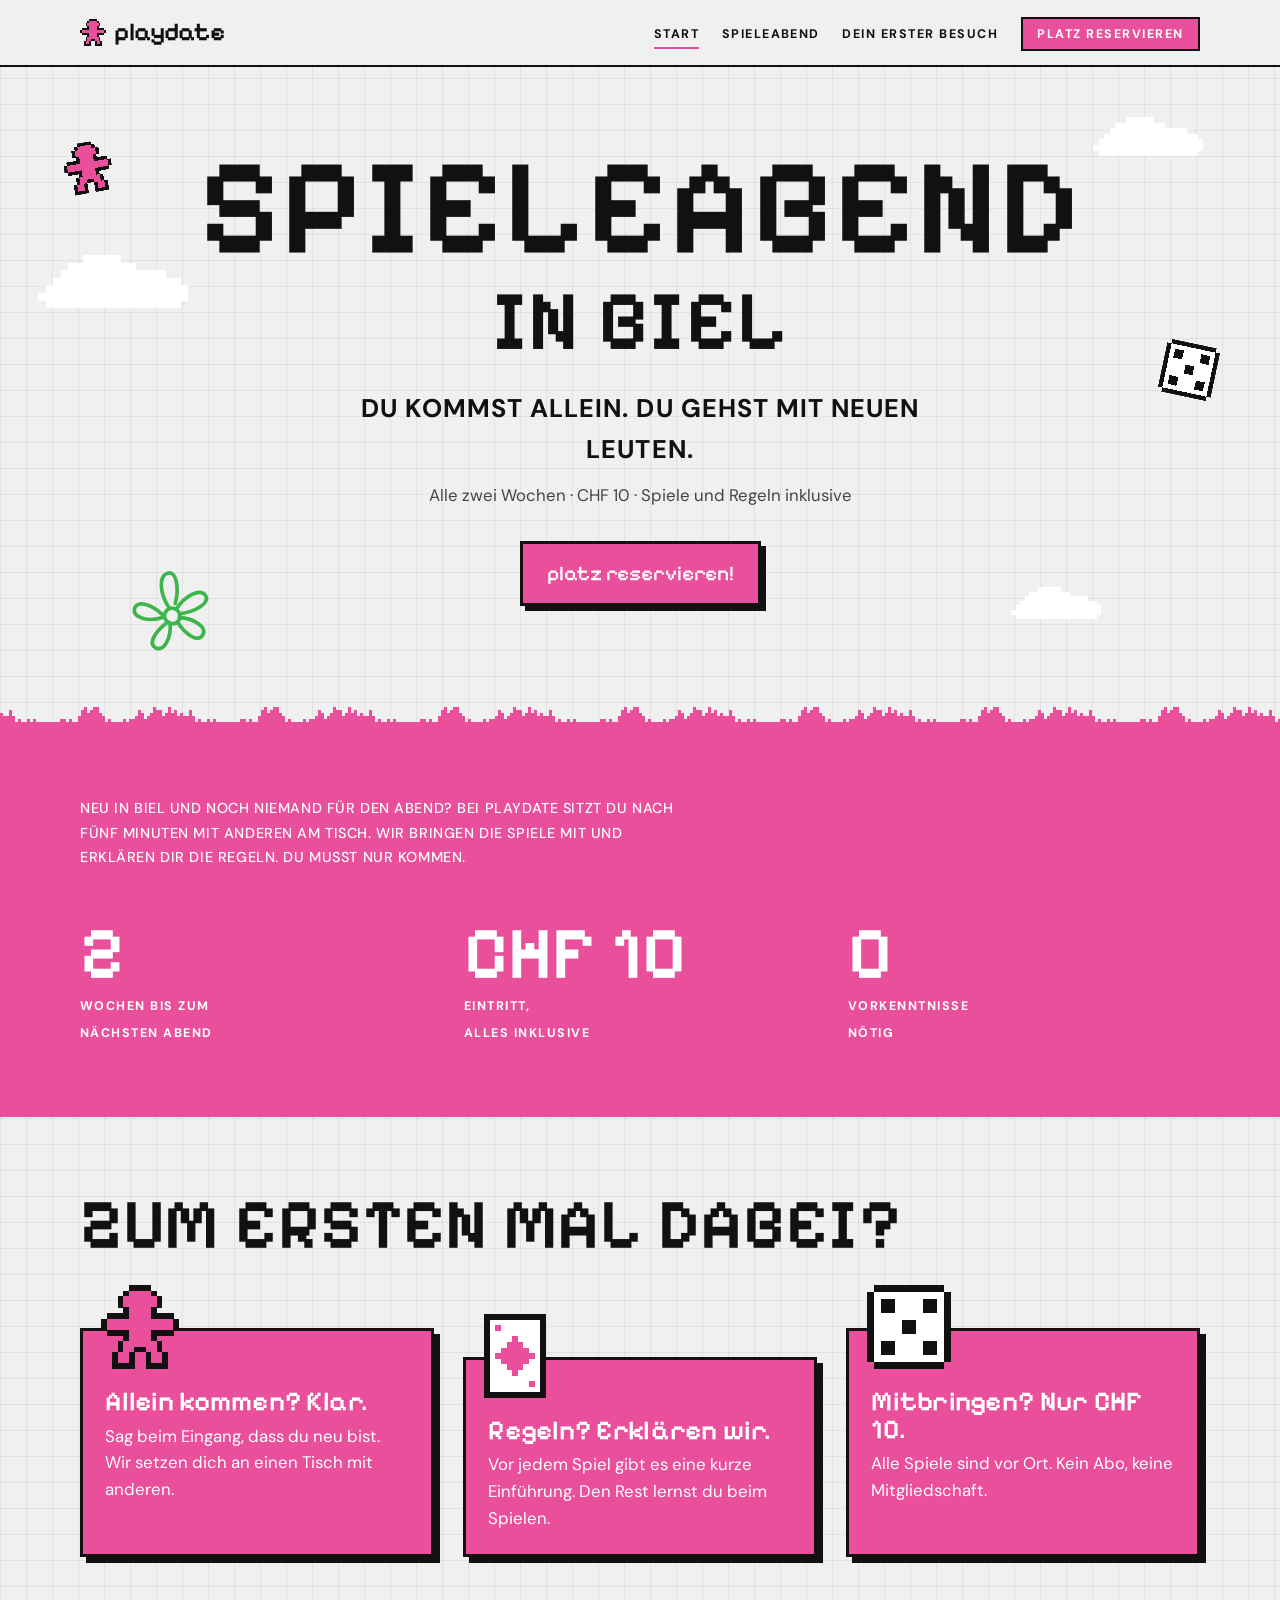
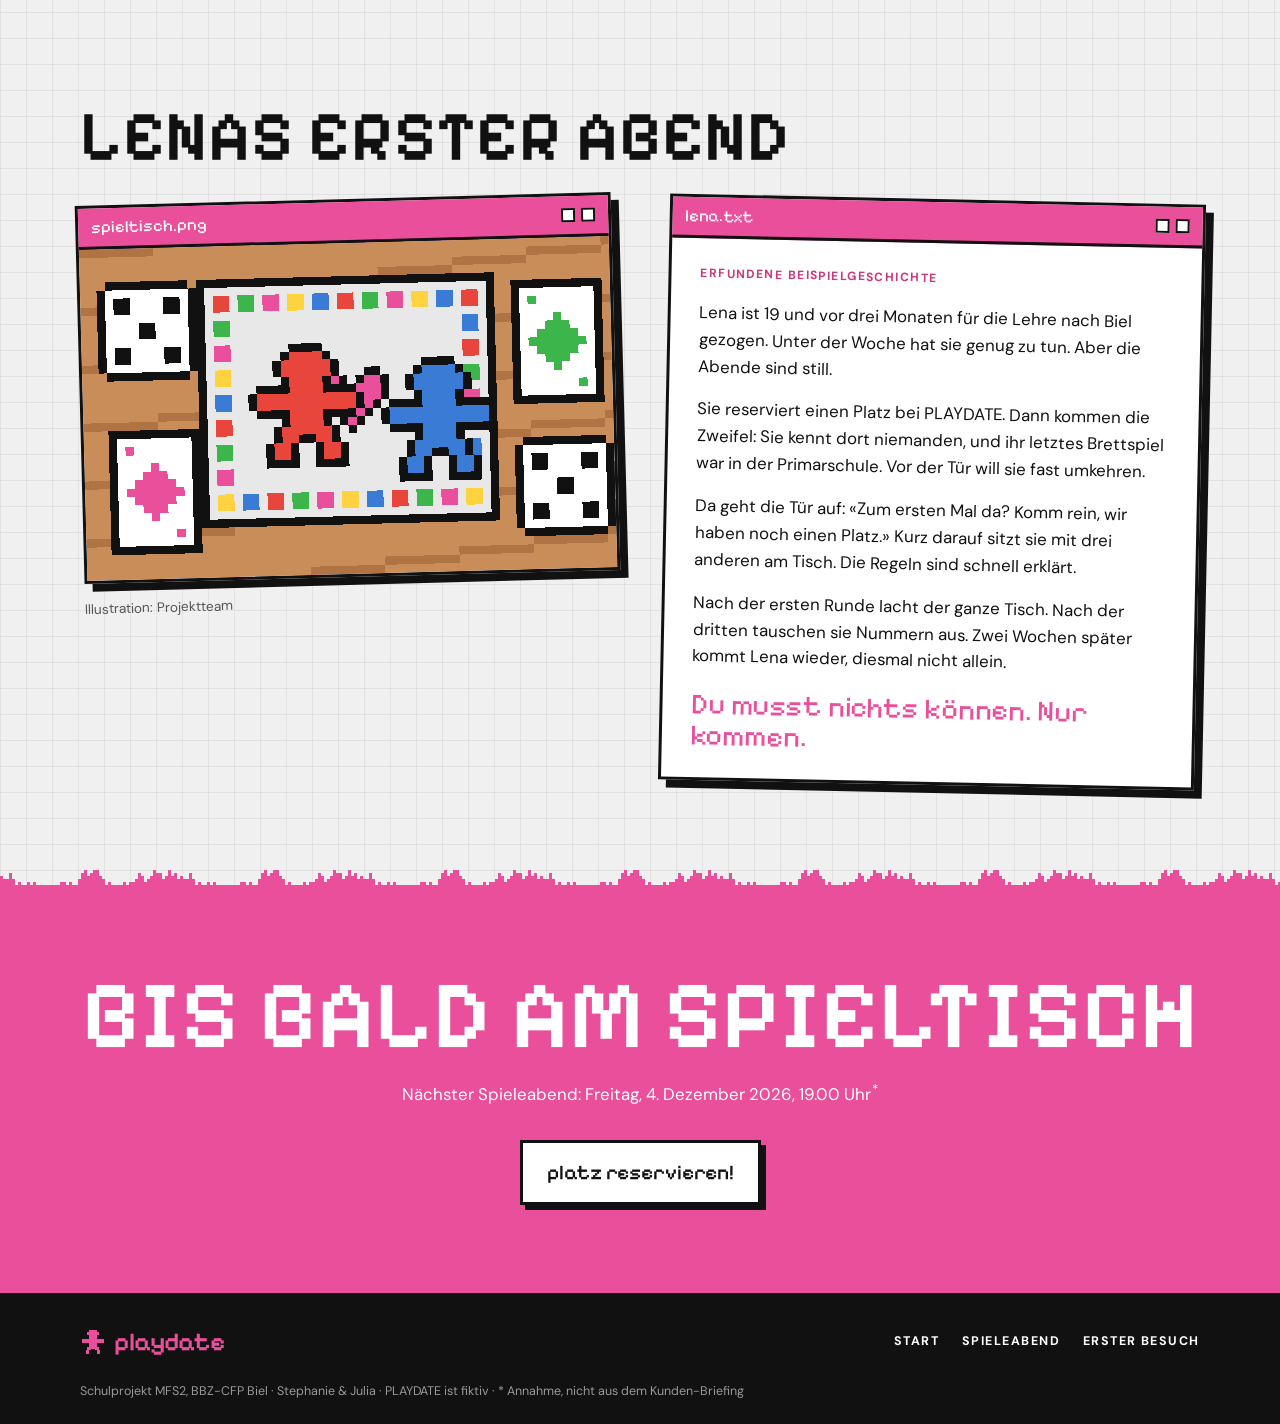
==== commit 8e333283: "Spieltyp-Test, schlanker Footer, Annahmen als Sternchen Co-Authored-By: Claude Opus 5.5 <noreply@ant" ====
--- a/index.html
+++ b/index.html
@@ -8,7 +8,7 @@
   <link rel="preconnect" href="https://fonts.googleapis.com">
   <link rel="preconnect" href="https://fonts.gstatic.com" crossorigin>
   <link href="https://fonts.googleapis.com/css2?family=Pixelify+Sans:wght@400..700&family=DM+Sans:wght@400;500;700&display=swap" rel="stylesheet">
-  <link rel="stylesheet" href="style.css?v=6">
+  <link rel="stylesheet" href="style.css?v=7">
   <link rel="icon" href="img/figur.svg">
 </head>
 <body>
@@ -110,32 +110,18 @@
   <section class="pink-zone final">
     <div class="wrap">
       <h2>Bis bald am Spieltisch</h2>
-      <p>Nächster Spieleabend: Freitag, 4. Dezember 2026, 19.00 Uhr <span class="annahme">(Datum und Zeit: Annahme)</span></p>
+      <p>Nächster Spieleabend: Freitag, 4. Dezember 2026, 19.00 Uhr<span class="annahme" title="Annahme">*</span></p>
       <div class="btn-row"><a class="btn" href="spieleabend.html#reservieren">platz reservieren!</a></div>
     </div>
   </section>
 </main>
 
 <footer class="site-footer">
-  <div class="wrap cols">
-    <div>
-      <h2>playdate</h2>
-      <p>Offene Brettspielabende in Biel. Für alle, auch ohne Vorkenntnisse.</p>
-    </div>
-    <div>
-      <h2>Seiten</h2>
-      <ul>
-        <li><a href="index.html">Start</a></li>
-        <li><a href="spieleabend.html">Spieleabend: Ablauf und Preis</a></li>
-        <li><a href="erster-besuch.html">Dein erster Besuch: Fragen und Antworten</a></li>
-      </ul>
-    </div>
-    <div>
-      <h2>Über dieses Projekt</h2>
-      <p>PLAYDATE ist ein fiktives Unternehmen. Diese Website ist ein Schulprojekt (Marketingfachsprache 2, BBZ-CFP Biel) von Stephanie und Julia, 2026.</p>
-      <p>Angaben mit «Annahme» stammen nicht aus dem Kunden-Briefing.</p>
-    </div>
+  <div class="wrap foot">
+    <a class="logo" href="index.html"><img src="img/figur.svg" alt="">playdate</a>
+    <nav aria-label="Fusszeile"><a href="index.html">Start</a><a href="spieleabend.html">Spieleabend</a><a href="erster-besuch.html">Erster Besuch</a></nav>
   </div>
+  <p class="wrap foot-note">Schulprojekt MFS2, BBZ-CFP Biel · Stephanie &amp; Julia · PLAYDATE ist fiktiv · * Annahme, nicht aus dem Kunden-Briefing</p>
 </footer>
 
 </body>
--- a/style.css
+++ b/style.css
@@ -113,13 +113,13 @@
 .story .punch { font-family: var(--pixel); font-size: 1.8rem; color: var(--pink); margin: 1.2rem 0 0; line-height: 1.1; }
 
 .annahme { font-size: .78em; color: #777; font-style: italic; white-space: nowrap; }
-.pink-zone .annahme { color: #ffe3f0; }
+
 .window .annahme, .card .annahme { color: #777; }
 
 /* Schluss */
 .final { text-align: center; padding-block: 5rem 5.5rem; }
 .final h2 { font-size: clamp(2.6rem, 8vw, 6rem); margin-bottom: 1rem; }
-.final p { margin: 0 auto; max-width: 46ch; }
+.final p { margin: 0 auto; max-width: 60ch; }
 .final .btn { background: #fff; color: var(--ink); }
 .final .btn-row { justify-content: center; }
 
@@ -195,3 +195,30 @@
   .window-body { padding: 1.2rem; }
 }
 .board li .annahme, .faq-list details .annahme { color: #777; }
+
+/* Annahme als Sternchen */
+.annahme { font-style: normal; font-size: .8em; vertical-align: super; line-height: 0; color: var(--pink-dark); margin-left: 1px; }
+.pink-zone .annahme { color: #fff; }
+
+/* schlanker Footer */
+.site-footer { padding-block: 1.8rem 1.4rem; }
+.site-footer .foot { display: flex; flex-wrap: wrap; align-items: center; justify-content: space-between; gap: 1rem; }
+.site-footer .logo { color: var(--pink); }
+.site-footer nav { display: flex; gap: 1.4rem; flex-wrap: wrap; }
+.site-footer nav a { font-size: .78rem; font-weight: 700; letter-spacing: .12em; text-transform: uppercase; text-decoration: none; }
+.site-footer nav a:hover { color: var(--pink); }
+.site-footer .foot-note { font-size: .78rem; color: #999; margin: 1.2rem auto 0; }
+
+/* Spieltyp-Test */
+.quiz-wrap { max-width: 680px; }
+.quiz-step { font-size: .78rem; font-weight: 700; letter-spacing: .12em; text-transform: uppercase; color: var(--pink-dark); margin: 0 0 .4rem; }
+.quiz-q { font-family: var(--pixel); font-size: 1.9rem; line-height: 1.1; margin: 0 0 1.2rem; }
+.quiz-options { display: grid; gap: .7rem; }
+.quiz-options button {
+  text-align: left; font: inherit; font-weight: 500; padding: .85rem 1rem; cursor: pointer;
+  background: #fff; border: 3px solid var(--ink); box-shadow: 4px 4px 0 var(--ink); transition: transform .08s, background .08s;
+}
+.quiz-options button:hover, .quiz-options button:focus-visible { background: var(--pink-light); transform: translate(-2px,-2px); outline: none; }
+.quiz-options button:active { transform: translate(3px,3px); box-shadow: 1px 1px 0 var(--ink); }
+.card.match { background: var(--pink); color: #fff; }
+.card.match .who { color: #fff; }
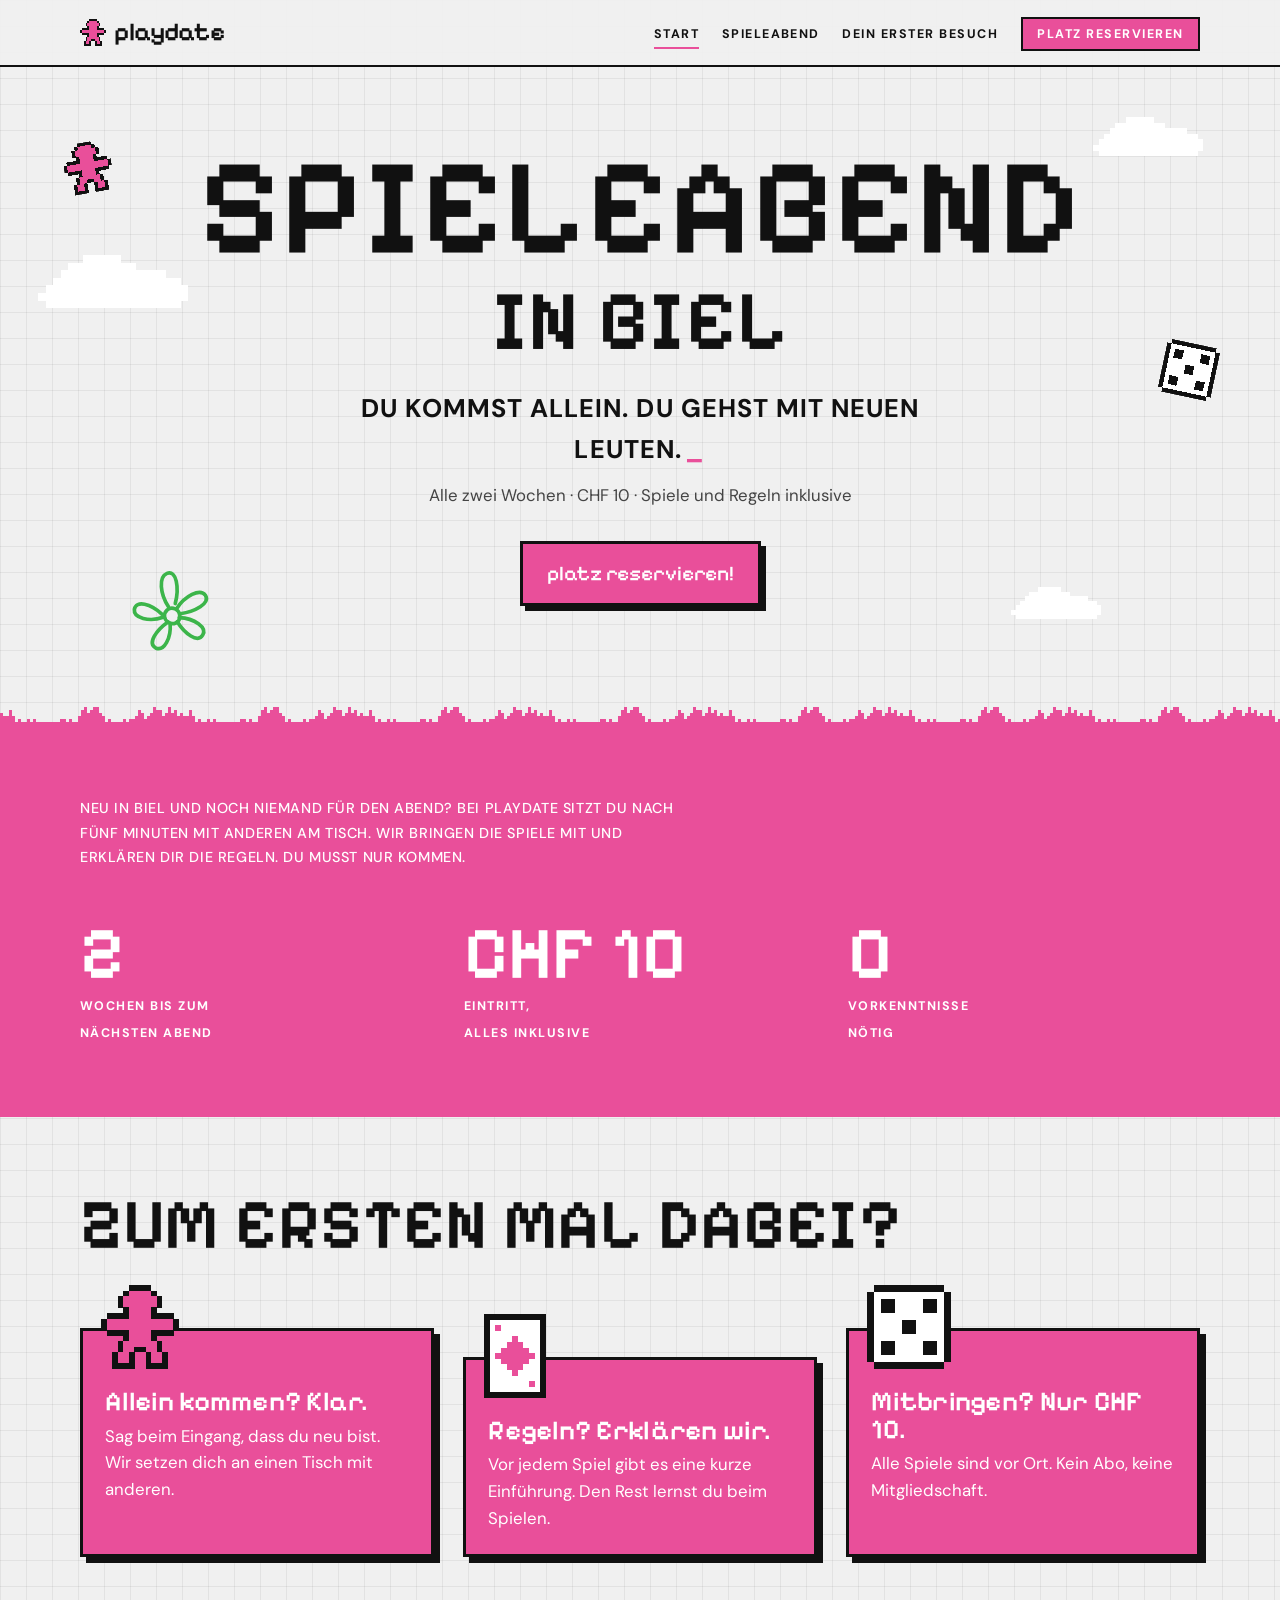
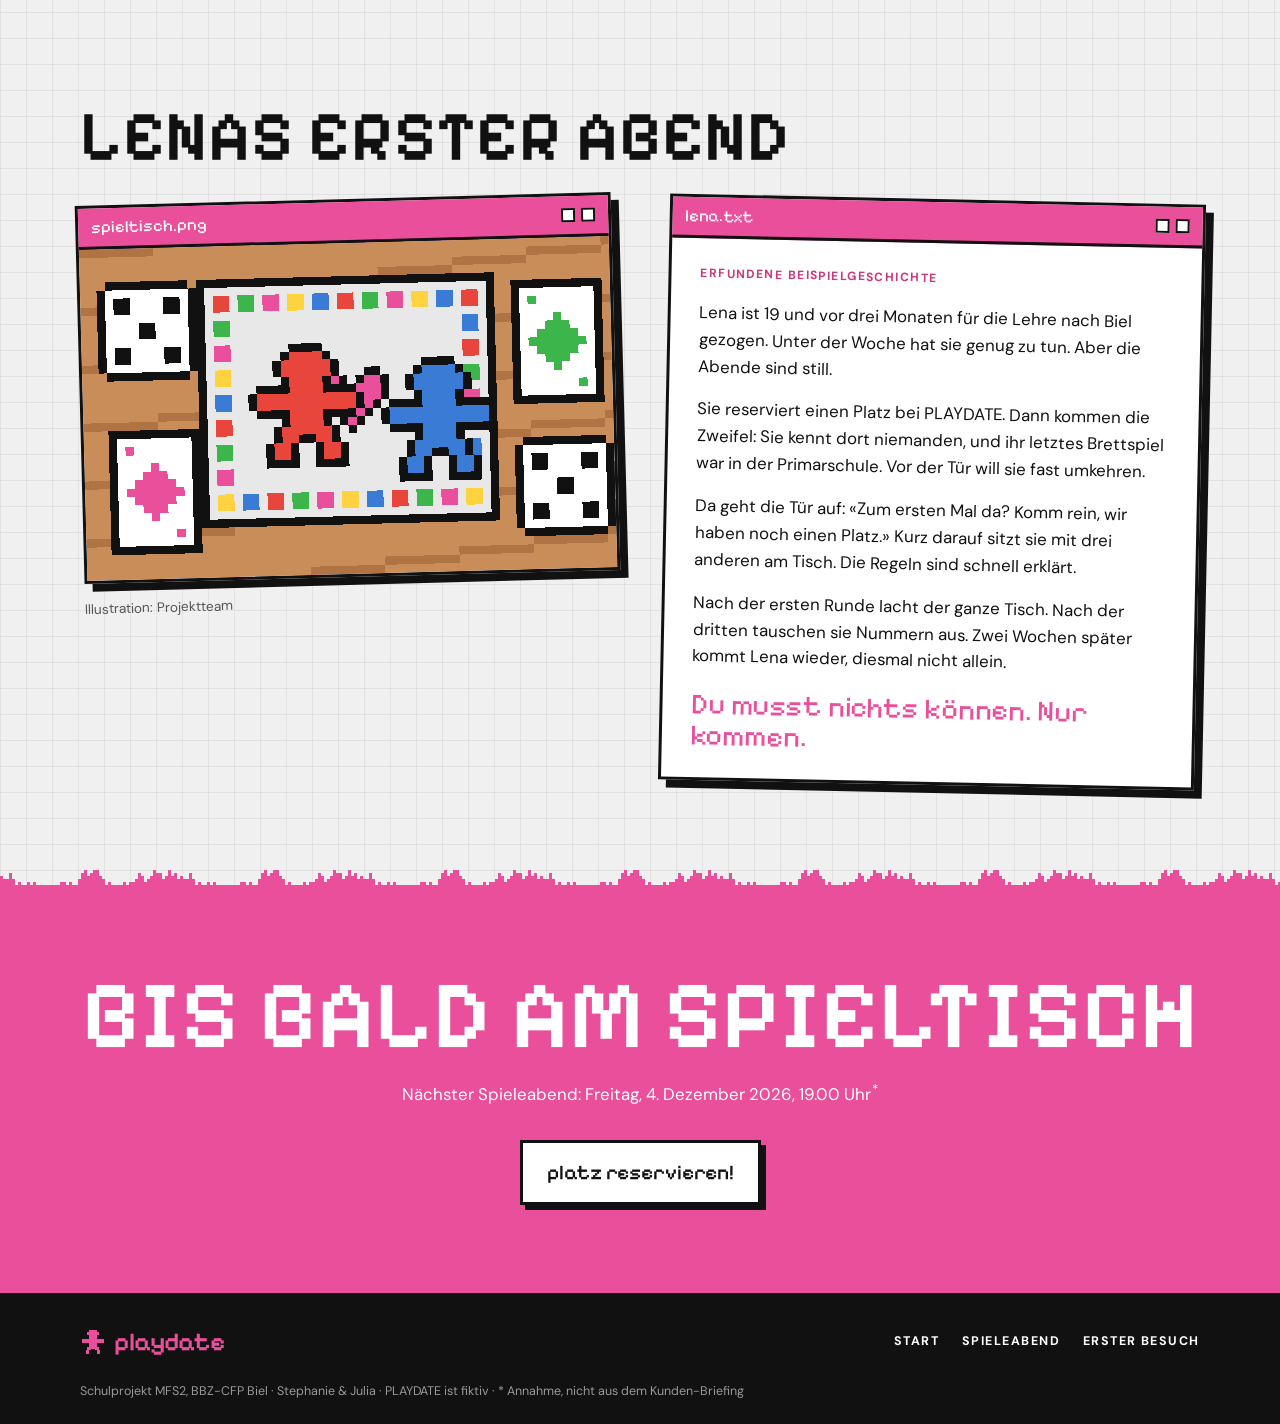
==== commit a9150be7: "Pixel-Animationen auf der Startseite Co-Authored-By: Claude Opus 5.5 <noreply@anthropic.com> Claude-" ====
--- a/index.html
+++ b/index.html
@@ -8,7 +8,7 @@
   <link rel="preconnect" href="https://fonts.googleapis.com">
   <link rel="preconnect" href="https://fonts.gstatic.com" crossorigin>
   <link href="https://fonts.googleapis.com/css2?family=Pixelify+Sans:wght@400..700&family=DM+Sans:wght@400;500;700&display=swap" rel="stylesheet">
-  <link rel="stylesheet" href="style.css?v=7">
+  <link rel="stylesheet" href="style.css?v=8">
   <link rel="icon" href="img/figur.svg">
 </head>
 <body>
--- a/style.css
+++ b/style.css
@@ -222,3 +222,29 @@
 .quiz-options button:active { transform: translate(3px,3px); box-shadow: 1px 1px 0 var(--ink); }
 .card.match { background: var(--pink); color: #fff; }
 .card.match .who { color: #fff; }
+
+/* ---------- Animationen Startseite ---------- */
+@keyframes drift { from { transform: translateX(0); } to { transform: translateX(40px); } }
+@keyframes hop { 0%,100% { transform: translateY(0) rotate(-10deg); } 50% { transform: translateY(-14px) rotate(-10deg); } }
+@keyframes roll { 0%,70%,100% { transform: rotate(12deg); } 80% { transform: rotate(102deg) translateY(-8px); } 90% { transform: rotate(192deg); } }
+@keyframes spin { to { transform: rotate(348deg); } }
+@keyframes pop { from { opacity: 0; transform: translateY(24px); } to { opacity: 1; transform: none; } }
+@keyframes blink { 50% { opacity: 0; } }
+@keyframes nudge { 0%,85%,100% { transform: none; } 90% { transform: translate(-2px,-2px); } 95% { transform: translate(2px,2px); } }
+
+.hero .cloud-1 { animation: drift 7s steps(14) infinite alternate; }
+.hero .cloud-2 { animation: drift 9s steps(18) infinite alternate-reverse; }
+.hero .cloud-3 { animation: drift 6s steps(12) infinite alternate; }
+.hero .meeple-1 { animation: hop 1.2s steps(6) infinite; }
+.hero .die-1 { animation: roll 4s steps(8) infinite; }
+.hero .flower-1 { animation: spin 18s linear infinite; }
+.hero h1 { animation: pop .6s steps(6) both; }
+.hero .hook { animation: pop .6s steps(6) .35s both; }
+.hero .hook::after { content: "_"; margin-left: .15em; color: var(--pink); animation: blink 1s steps(1) infinite; }
+.hero .sub, .hero .btn-row { animation: pop .6s steps(6) .6s both; }
+.hero .btn { animation: nudge 4s 2s infinite; }
+.card-pink:hover .icon { animation: hop .6s steps(4) infinite; }
+
+@media (prefers-reduced-motion: reduce) {
+  *, *::before, *::after { animation: none !important; transition: none !important; }
+}
